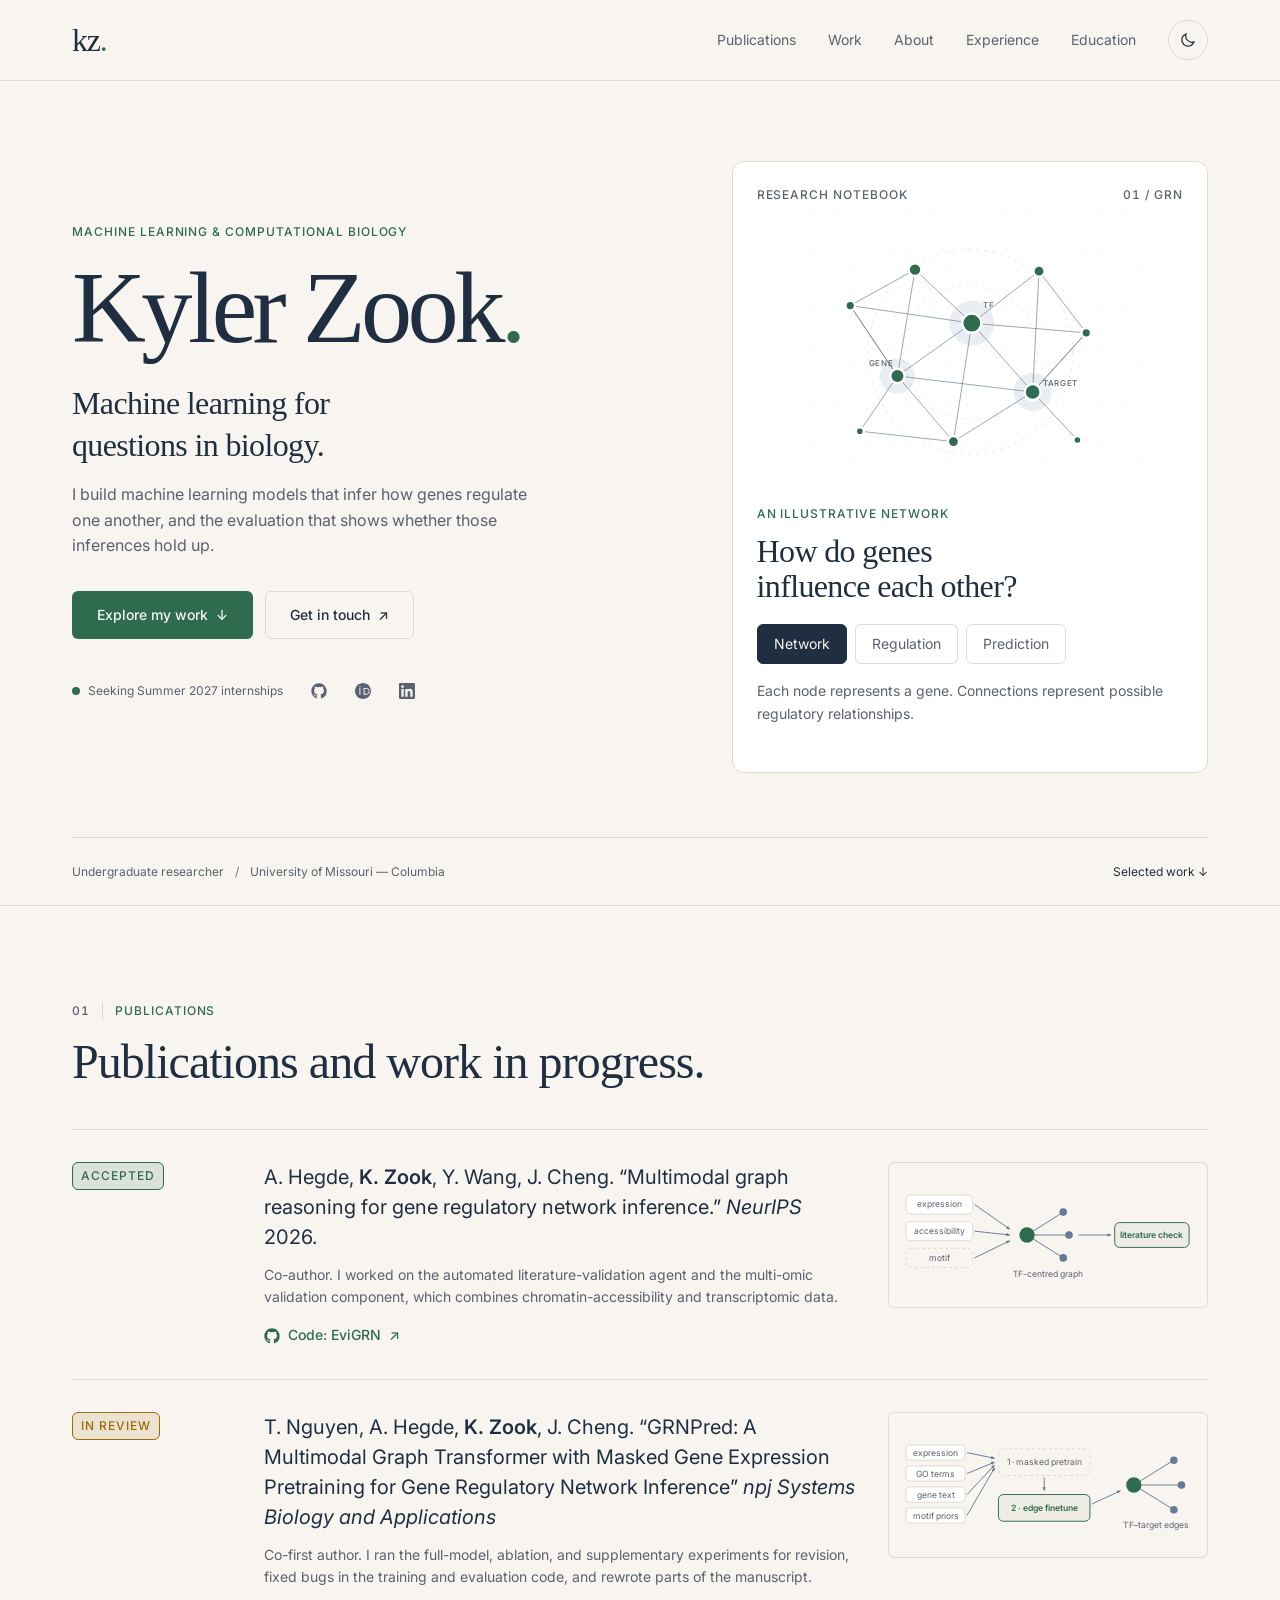
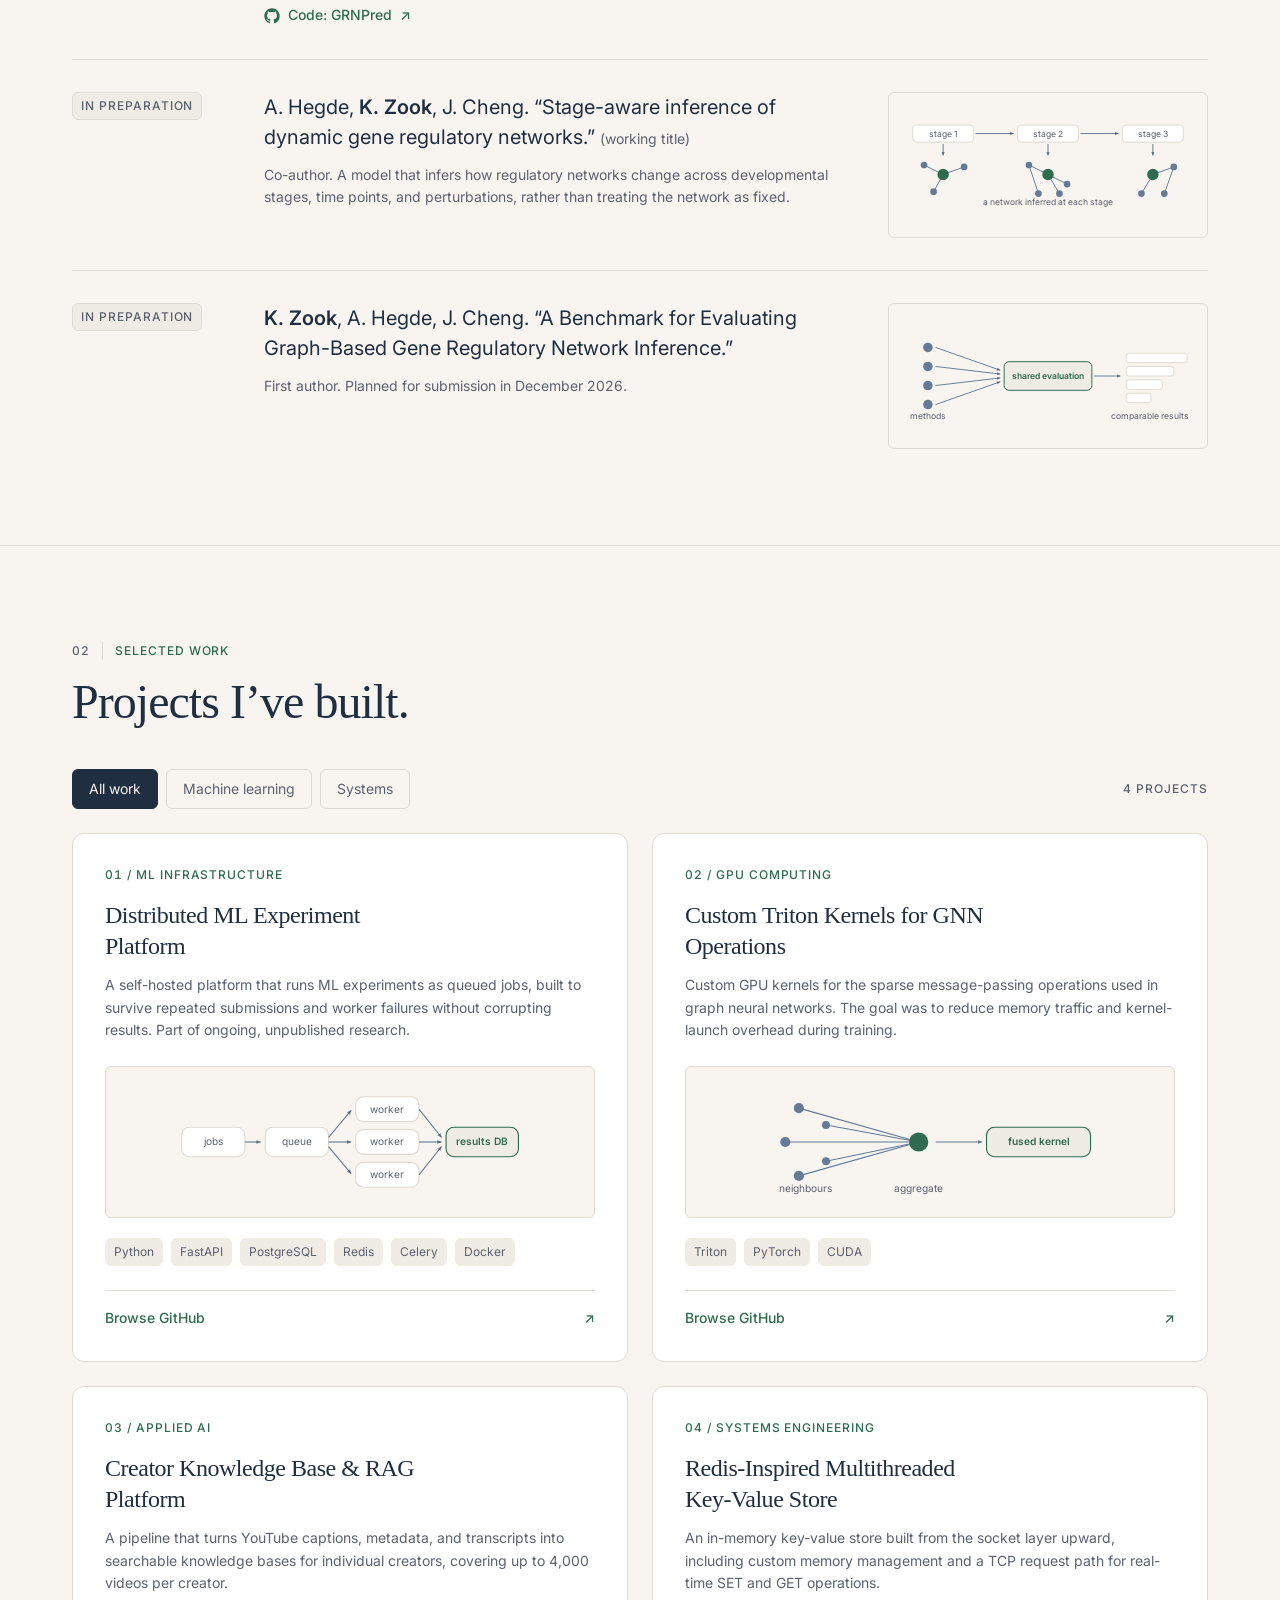
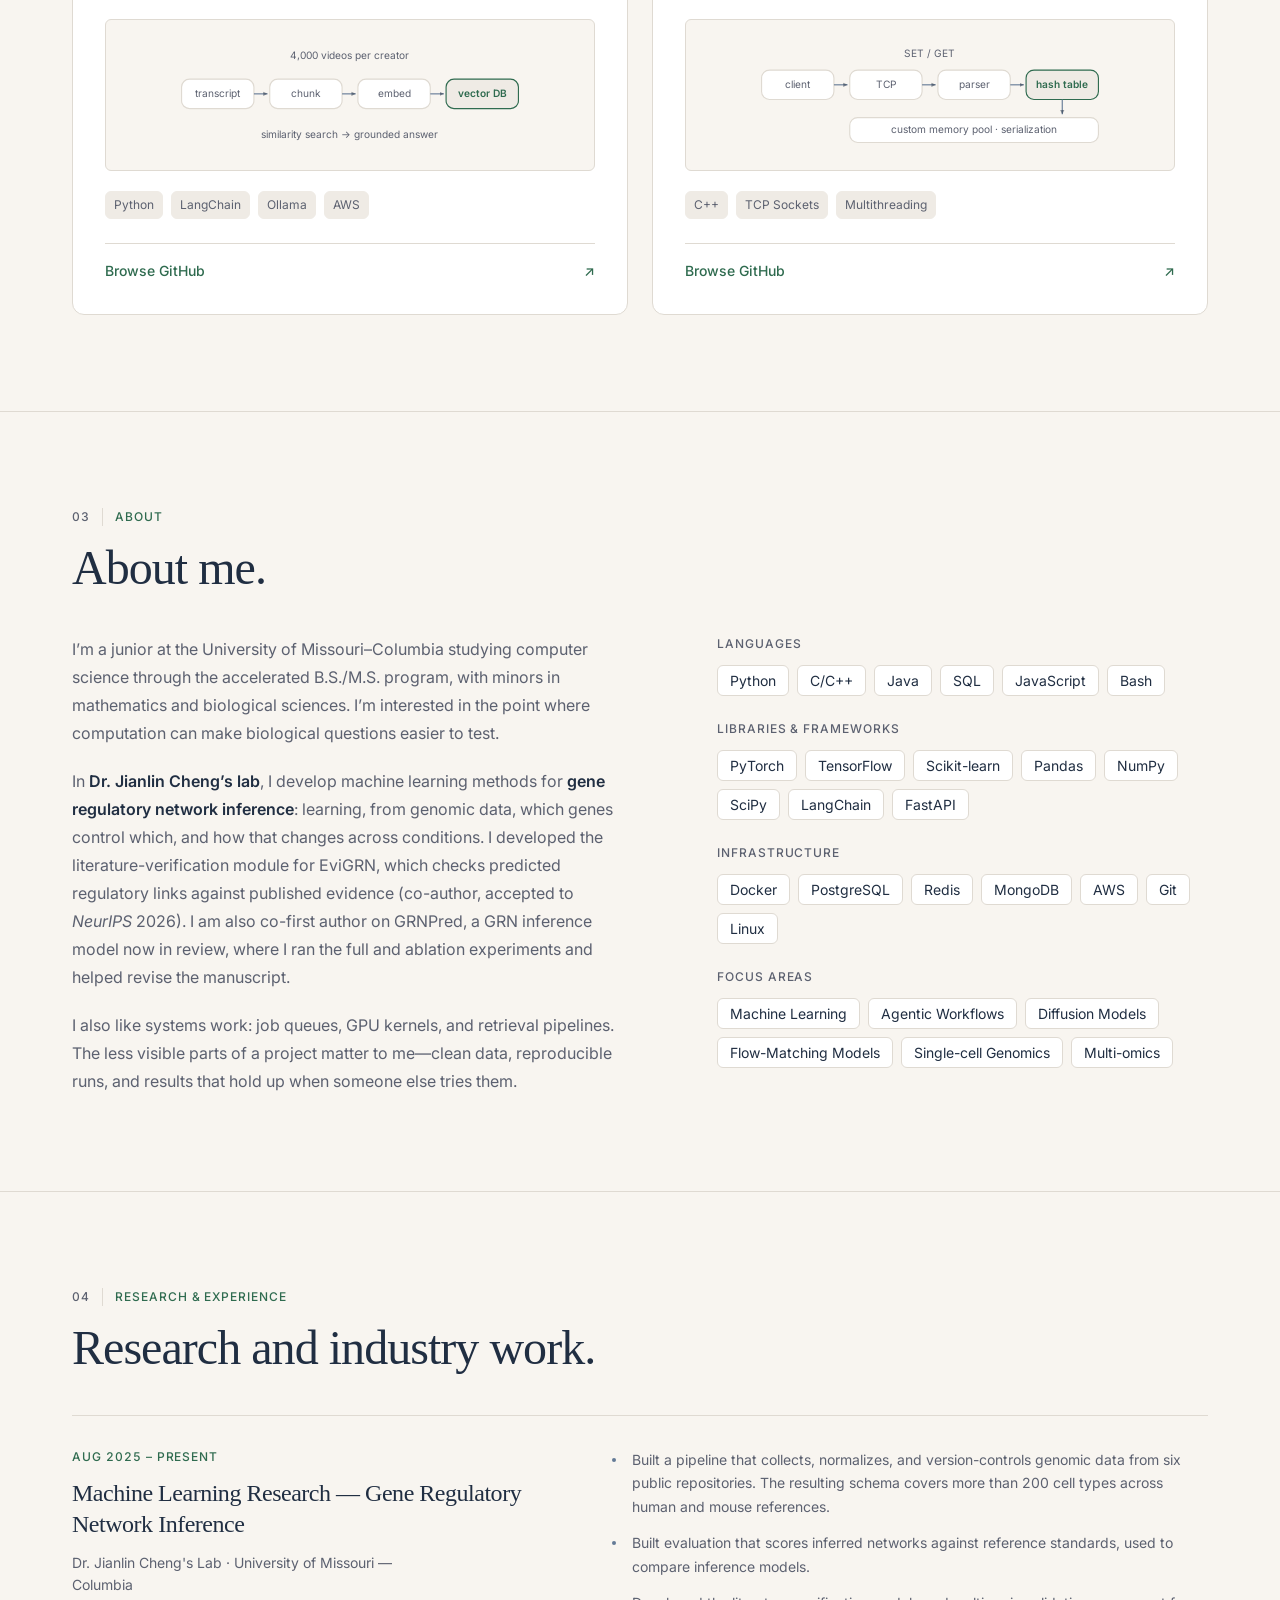
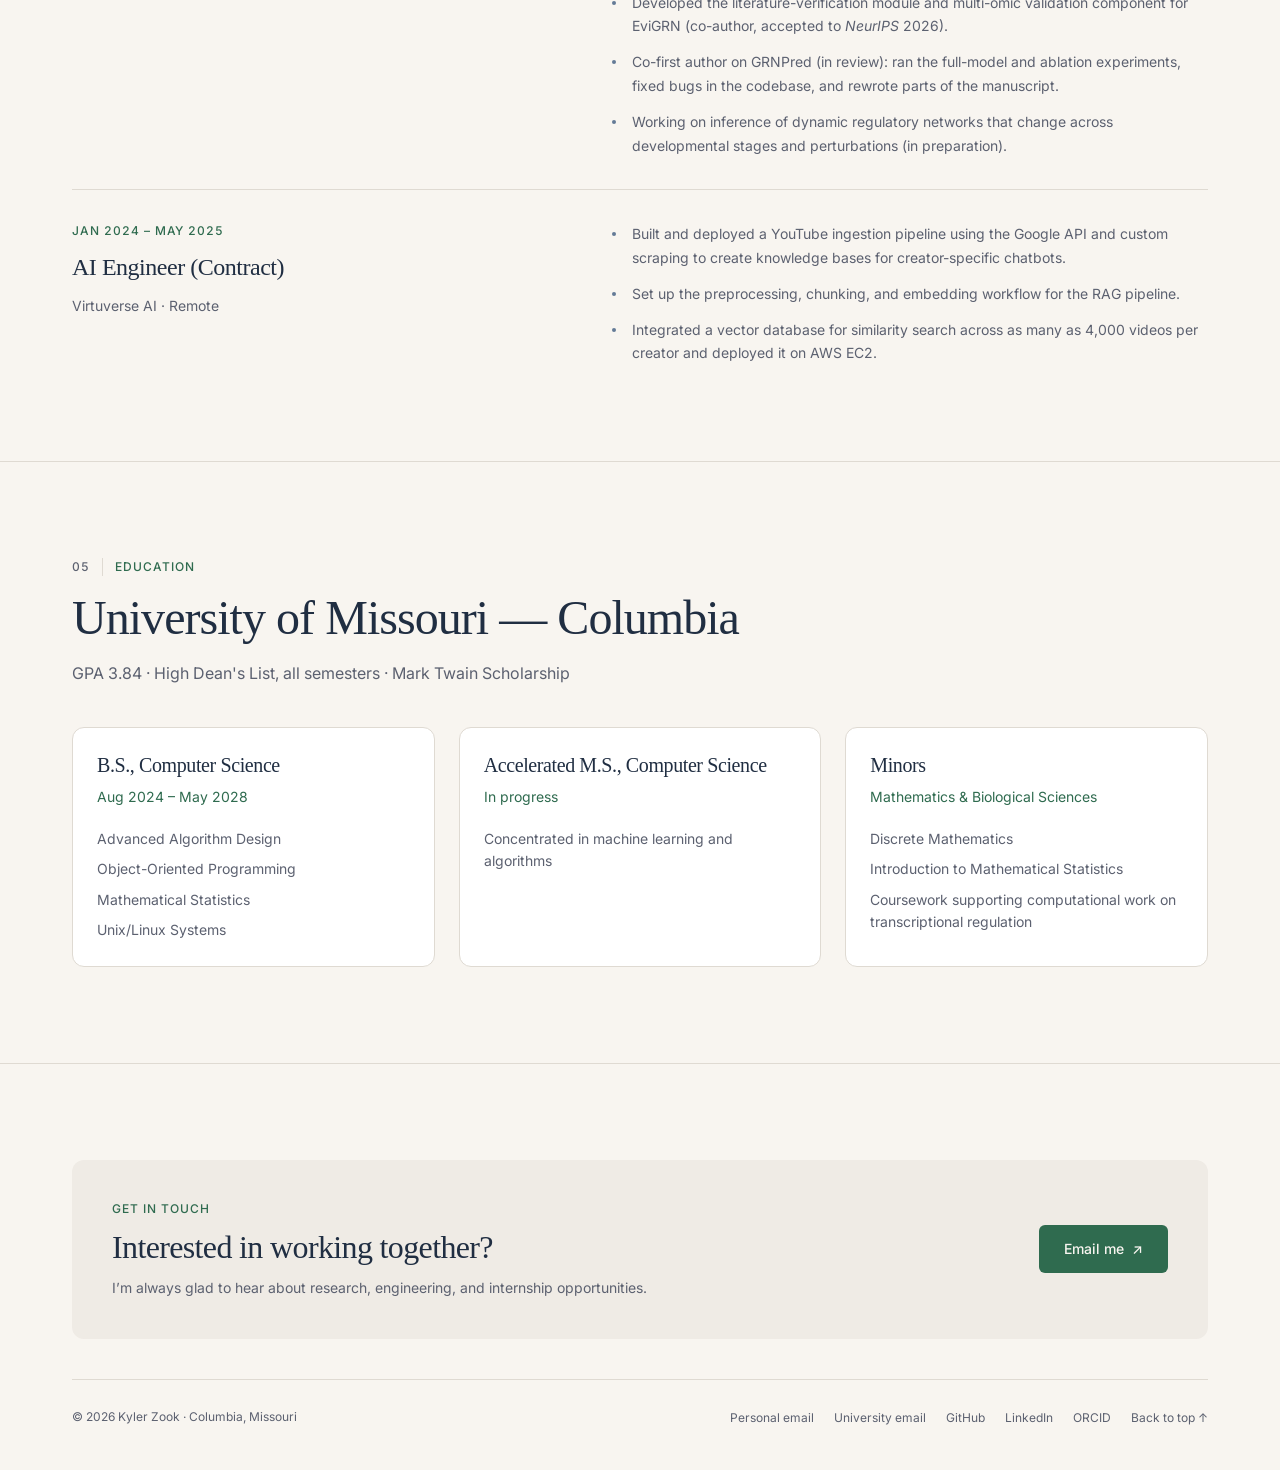
==== index.html @ ded6bf27 "fixes and new project + reframing" ====
<!DOCTYPE html>
<html lang="en">
<head>
<meta charset="UTF-8" />
<meta name="viewport" content="width=device-width, initial-scale=1.0" />
<title>Kyler Zook — Machine Learning &amp; Computational Biology</title>
<meta name="theme-color" content="#f8f5f0" />
<link rel="canonical" href="https://www.kylerzook.com/" />
<script>try{const t=localStorage.getItem("theme");if(t==="light"||t==="dark")document.documentElement.dataset.theme=t;}catch(e){}</script>
<meta name="description" content="Kyler Zook — machine learning for gene regulatory network inference: models that learn how genes regulate one another, and how to tell when they are right." />
<meta name="author" content="Kyler Zook" />
<meta property="og:type" content="website" />
<meta property="og:site_name" content="Kyler Zook" />
<meta property="og:title" content="Kyler Zook — Machine Learning &amp; Computational Biology" />
<meta property="og:description" content="Undergraduate researcher at the University of Missouri building machine learning models for gene regulatory network inference." />
<meta property="og:url" content="https://www.kylerzook.com/" />
<meta property="og:image" content="https://www.kylerzook.com/og-image.png?v=943b0782" />
<meta property="og:image:width" content="1200" />
<meta property="og:image:height" content="630" />
<meta property="og:image:alt" content="Kyler Zook — Machine learning for questions in biology." />
<meta name="twitter:card" content="summary_large_image" />
<meta name="twitter:title" content="Kyler Zook — Machine Learning &amp; Computational Biology" />
<meta name="twitter:description" content="Machine learning for gene regulatory network inference: models that learn how genes regulate one another, and how to tell when they are right." />
<meta name="twitter:image" content="https://www.kylerzook.com/og-image.png?v=943b0782" />
<link rel="icon" href="favicon.svg?v=05bfae7c" type="image/svg+xml" />
<link rel="apple-touch-icon" href="apple-touch-icon.png?v=b8648a87" />
<link rel="preconnect" href="https://fonts.googleapis.com" />
<link rel="preconnect" href="https://fonts.gstatic.com" crossorigin />
<link rel="stylesheet" href="https://fonts.googleapis.com/css2?family=Inter:wght@400;500;600&amp;display=swap" />
<link rel="stylesheet" href="portfolio.css?v=17e50e77" />
</head>
<body>

<a class="skip-link" href="#main">Skip to content</a>
<header class="site-header"><div class="wrap header-inner">
  <a class="wordmark" href="#hero" aria-label="Kyler Zook, home">kz<span>.</span></a>
  <nav class="site-nav" aria-label="Main navigation">
    <a href="#publications">Publications</a><a href="#projects">Work</a><a href="#about">About</a><a href="#research">Experience</a><a href="#education">Education</a>
  </nav>
  <button class="theme-btn" id="themeBtn" type="button" aria-label="Switch colour theme" title="Switch theme"><svg viewBox="0 0 24 24" id="themeIcon" aria-hidden="true"><circle cx="12" cy="12" r="4"/><path d="M12 2v2m0 16v2M2 12h2m16 0h2M5 5l2 2m10 10 2 2M5 19l2-2M17 7l2-2"/></svg></button>
</div><div class="reading-progress" aria-hidden="true"></div></header>

<main id="main" tabindex="-1">

  <section class="page hero" id="hero" aria-labelledby="hero-title">
    <div class="wrap hero-grid">
      <div class="hero-copy">
        <p class="eyebrow">MACHINE LEARNING &amp; COMPUTATIONAL BIOLOGY</p>
        <h1 id="hero-title">Kyler Zook<span class="accent">.</span></h1>
        <p class="hero-statement">Machine learning for<br>questions in biology.</p>
        <p class="hero-description">I build machine learning models that infer how genes regulate one another, and the evaluation that shows whether those inferences hold up.</p>
        <div class="cta-row"><a class="btn btn-primary" href="#projects">Explore my work <span aria-hidden="true">↓</span></a><a class="btn btn-ghost" href="mailto:kylerzook@gmail.com">Get in touch <span aria-hidden="true">↗</span></a></div>
        <div class="hero-meta"><span class="status"><span class="dot" aria-hidden="true"></span>Seeking Summer 2027 internships</span><div class="socials">
          <a href="https://github.com/kylerzook" target="_blank" rel="noopener" aria-label="GitHub" title="GitHub">
            <svg viewBox="0 0 24 24" aria-hidden="true"><path d="M12 .5C5.65.5.5 5.65.5 12c0 5.08 3.29 9.39 7.86 10.91.58.11.79-.25.79-.55 0-.27-.01-1.17-.02-2.12-3.2.7-3.88-1.36-3.88-1.36-.52-1.33-1.28-1.68-1.28-1.68-1.04-.71.08-.7.08-.7 1.15.08 1.76 1.19 1.76 1.19 1.03 1.75 2.69 1.25 3.35.95.1-.74.4-1.25.72-1.54-2.55-.29-5.24-1.28-5.24-5.68 0-1.26.45-2.28 1.19-3.09-.12-.29-.52-1.46.11-3.05 0 0 .97-.31 3.18 1.18a11.1 11.1 0 0 1 2.9-.39c.98 0 1.97.13 2.9.39 2.2-1.49 3.17-1.18 3.17-1.18.63 1.59.23 2.76.11 3.05.74.81 1.19 1.83 1.19 3.09 0 4.41-2.69 5.38-5.25 5.67.41.35.77 1.05.77 2.12 0 1.53-.01 2.76-.01 3.14 0 .31.2.67.8.55A11.51 11.51 0 0 0 23.5 12C23.5 5.65 18.35.5 12 .5z"/></svg>
          </a>
          <a href="https://orcid.org/0009-0006-4837-5372" target="_blank" rel="noopener" aria-label="ORCID" title="ORCID">
            <svg viewBox="0 0 256 256" aria-hidden="true"><path d="M128 0C57.3 0 0 57.3 0 128s57.3 128 128 128 128-57.3 128-128S198.7 0 128 0zM86.3 186.2H70.9V79.1h15.4v107.1zm-7.7-116.8c-5.5 0-10-4.5-10-10s4.5-10 10-10 10 4.5 10 10-4.5 10-10 10zm101.1 116.8h-42.8V79.1h41.6c39.6 0 57 28.3 57 53.6 0 27.5-21.5 53.5-55.8 53.5zm-1.2-93.2h-26.2v79.3h25.6c34.9 0 42.9-26.5 42.9-39.7 0-21.5-13.7-39.6-42.3-39.6z"/></svg>
          </a>
          <a href="https://www.linkedin.com/in/kylerzook" target="_blank" rel="noopener" aria-label="LinkedIn" title="LinkedIn">
            <svg viewBox="0 0 24 24" aria-hidden="true"><path d="M20.45 20.45h-3.55v-5.57c0-1.33-.03-3.04-1.85-3.04-1.85 0-2.14 1.45-2.14 2.94v5.67H9.35V9h3.41v1.56h.05c.48-.9 1.64-1.85 3.37-1.85 3.6 0 4.27 2.37 4.27 5.46v6.28zM5.34 7.43a2.06 2.06 0 1 1 0-4.12 2.06 2.06 0 0 1 0 4.12zM7.12 20.45H3.56V9h3.56v11.45zM22.22 0H1.77C.79 0 0 .77 0 1.72v20.55C0 23.23.79 24 1.77 24h20.45c.98 0 1.78-.77 1.78-1.73V1.72C24 .77 23.2 0 22.22 0z"/></svg>
          </a>
        </div></div>
      </div>
      <figure class="network-panel" data-view="network">
        <div class="panel-heading"><span>RESEARCH NOTEBOOK</span><span>01 / GRN</span></div>
        <svg class="network-art" viewBox="0 0 440 350" role="img" aria-labelledby="network-title"><title id="network-title">An illustrative gene regulatory network, connecting genes across biological pathways</title>
          <defs><pattern id="grid" width="24" height="24" patternUnits="userSpaceOnUse"><circle cx="1" cy="1" r="1" fill="currentColor" opacity=".14"/></pattern></defs>
          <rect width="440" height="350" fill="url(#grid)"/>
          <g class="network-orbits" fill="none"><circle cx="220" cy="175" r="128"/><circle cx="220" cy="175" r="84"/></g>
          <g class="network-lines"><path d="M70 117 151 72 222 139 306 74 365 151 298 225 354 285M70 117 129 205 82 274 199 287 298 225 222 139 129 205 199 287M151 72 129 205 298 225 306 74M70 117 222 139 365 151M199 287 222 139M129 205 70 117M298 225 365 151"/></g>
          <g class="network-focus" aria-hidden="true"><path d="M151 72 222 139 365 151M70 117 222 139 298 225M222 139 199 287M222 139 129 205"/></g>
          <g class="network-halos"><circle cx="222" cy="139" r="28"/><circle cx="129" cy="205" r="22"/><circle cx="298" cy="225" r="24"/></g>
          <g class="network-nodes"><circle cx="70" cy="117" r="6"/><circle cx="151" cy="72" r="8"/><circle cx="222" cy="139" r="12"/><circle cx="306" cy="74" r="7"/><circle cx="365" cy="151" r="6"/><circle cx="129" cy="205" r="9"/><circle cx="82" cy="274" r="5"/><circle cx="199" cy="287" r="7"/><circle cx="298" cy="225" r="10"/><circle cx="354" cy="285" r="5"/></g>
          <g class="network-labels"><text x="236" y="120">TF</text><text x="93" y="192">GENE</text><text x="311" y="218">TARGET</text></g>
        </svg>
        <figcaption><span class="figure-index">AN ILLUSTRATIVE NETWORK</span><strong>How do genes<br>influence each other?</strong></figcaption>
        <div class="network-controls" role="group" aria-label="Explore the network illustration" hidden>
          <button type="button" data-view="network" aria-pressed="true">Network</button>
          <button type="button" data-view="regulation" aria-pressed="false">Regulation</button>
          <button type="button" data-view="prediction" aria-pressed="false">Prediction</button>
        </div>
        <p class="network-note" id="network-note" aria-live="polite">Each node represents a gene. Connections represent possible regulatory relationships.</p>
      </figure>
    </div>
    <div class="wrap hero-bottom"><span>Undergraduate researcher <span aria-hidden="true">/</span> University of Missouri — Columbia</span><a href="#projects">Selected work <span aria-hidden="true">↓</span></a></div>
  </section>

  <!-- Publications -->
  <section class="page" id="publications">
    <div class="wrap">
      <div class="section-head">
        <p class="eyebrow"><span class="idx">01</span> Publications</p>
        <h2 class="section-title"><span>Publications and work in progress.</span></h2>
      </div>
      <div class="pub">
        <span class="pub-status is-accepted">Accepted</span>
        <p class="pub-cite">A. Hegde, <strong>K. Zook</strong>, Y. Wang, J. Cheng. “Multimodal graph reasoning for gene regulatory network inference.” <em>NeurIPS</em> 2026.</p>
        <p class="pub-note">Co-author. I worked on the automated literature-validation agent and the multi-omic validation component, which combines chromatin-accessibility and transcriptomic data.</p>
        <div class="pub-links"><a class="pub-link" href="https://github.com/BioinfoMachineLearning/EviGRN" target="_blank" rel="noopener"><svg viewBox="0 0 24 24" aria-hidden="true"><path d="M12 .5C5.65.5.5 5.65.5 12c0 5.08 3.29 9.39 7.86 10.91.58.11.79-.25.79-.55 0-.27-.01-1.17-.02-2.12-3.2.7-3.88-1.36-3.88-1.36-.52-1.33-1.28-1.68-1.28-1.68-1.04-.71.08-.7.08-.7 1.15.08 1.76 1.19 1.76 1.19 1.03 1.75 2.69 1.25 3.35.95.1-.74.4-1.25.72-1.54-2.55-.29-5.24-1.28-5.24-5.68 0-1.26.45-2.28 1.19-3.09-.12-.29-.52-1.46.11-3.05 0 0 .97-.31 3.18 1.18a11.1 11.1 0 0 1 2.9-.39c.98 0 1.97.13 2.9.39 2.2-1.49 3.17-1.18 3.17-1.18.63 1.59.23 2.76.11 3.05.74.81 1.19 1.83 1.19 3.09 0 4.41-2.69 5.38-5.25 5.67.41.35.77 1.05.77 2.12 0 1.53-.01 2.76-.01 3.14 0 .31.2.67.8.55A11.51 11.51 0 0 0 23.5 12C23.5 5.65 18.35.5 12 .5z"/></svg>Code: EviGRN <span aria-hidden="true">↗</span></a></div>
        <figure class="card-vis pub-fig">
          <svg class="diagram" viewBox="0 0 300 92" role="img" aria-label="Expression, accessibility, and motif evidence feed a transcription-factor-centred graph model; predictions are then checked against the literature">
            <defs><marker id="a5" viewBox="0 0 8 8" refX="6" refY="4" markerWidth="5" markerHeight="5" orient="auto"><path d="M0 1 L6 4 L0 7 z" fill="currentColor" opacity=".5"/></marker></defs>
            <g color="var(--muted)">
              <rect class="bx" x="1" y="4" width="70" height="20" rx="5"/><rect class="bx" x="1" y="32" width="70" height="20" rx="5"/><rect class="bx bx-miss" x="1" y="60" width="70" height="20" rx="5"/>
              <text class="lbl" x="36" y="17" text-anchor="middle">expression</text><text class="lbl" x="36" y="45" text-anchor="middle">accessibility</text><text class="lbl" x="36" y="73" text-anchor="middle">motif</text>
              <line class="arw-l" x1="73" y1="14" x2="110" y2="40" marker-end="url(#a5)"/><line class="arw-l" x1="73" y1="42" x2="110" y2="46" marker-end="url(#a5)"/><line class="arw-l" x1="73" y1="70" x2="110" y2="52" marker-end="url(#a5)"/>
              <line class="edge" x1="128" y1="46" x2="166" y2="22"/><line class="edge" x1="128" y1="46" x2="172" y2="46"/><line class="edge" x1="128" y1="46" x2="166" y2="70"/>
              <circle class="nd-a" cx="128" cy="46" r="8"/><circle class="nd" cx="166" cy="22" r="4"/><circle class="nd" cx="172" cy="46" r="4"/><circle class="nd" cx="166" cy="70" r="4"/>
              <text class="lbl" x="150" y="90" text-anchor="middle">TF-centred graph</text>
              <line class="arw-l" x1="182" y1="46" x2="216" y2="46" marker-end="url(#a5)"/>
              <rect class="bx-a" x="220" y="33" width="78" height="26" rx="5"/>
              <text class="lbl-a" x="259" y="49" text-anchor="middle">literature check</text>
            </g>
          </svg>
        </figure>
      </div>
      <div class="pub">
        <span class="pub-status in-review">In Review</span>
        <p class="pub-cite">T. Nguyen, A. Hegde, <strong>K. Zook</strong>, J. Cheng. “GRNPred: A Multimodal Graph Transformer with Masked Gene Expression Pretraining for Gene Regulatory Network Inference” <em>npj Systems Biology and Applications</em></p>
        <p class="pub-note">Co-first author. I ran the full-model, ablation, and supplementary experiments for revision, fixed bugs in the training and evaluation code, and rewrote parts of the manuscript.</p>
        <div class="pub-links"><a class="pub-link" href="https://github.com/jianlin-cheng/GRNPred/" target="_blank" rel="noopener"><svg viewBox="0 0 24 24" aria-hidden="true"><path d="M12 .5C5.65.5.5 5.65.5 12c0 5.08 3.29 9.39 7.86 10.91.58.11.79-.25.79-.55 0-.27-.01-1.17-.02-2.12-3.2.7-3.88-1.36-3.88-1.36-.52-1.33-1.28-1.68-1.28-1.68-1.04-.71.08-.7.08-.7 1.15.08 1.76 1.19 1.76 1.19 1.03 1.75 2.69 1.25 3.35.95.1-.74.4-1.25.72-1.54-2.55-.29-5.24-1.28-5.24-5.68 0-1.26.45-2.28 1.19-3.09-.12-.29-.52-1.46.11-3.05 0 0 .97-.31 3.18 1.18a11.1 11.1 0 0 1 2.9-.39c.98 0 1.97.13 2.9.39 2.2-1.49 3.17-1.18 3.17-1.18.63 1.59.23 2.76.11 3.05.74.81 1.19 1.83 1.19 3.09 0 4.41-2.69 5.38-5.25 5.67.41.35.77 1.05.77 2.12 0 1.53-.01 2.76-.01 3.14 0 .31.2.67.8.55A11.51 11.51 0 0 0 23.5 12C23.5 5.65 18.35.5 12 .5z"/></svg>Code: GRNPred <span aria-hidden="true">↗</span></a></div>
        <figure class="card-vis pub-fig">
          <svg class="diagram" viewBox="0 0 300 92" role="img" aria-label="Expression, GO annotations, gene descriptions, and motif priors feed a graph transformer that is pretrained by masked expression reconstruction, then finetuned to predict TF–target edges">
            <defs><marker id="a7" viewBox="0 0 8 8" refX="6" refY="4" markerWidth="5" markerHeight="5" orient="auto"><path d="M0 1 L6 4 L0 7 z" fill="currentColor" opacity=".5"/></marker></defs>
            <g color="var(--muted)">
              <rect class="bx" x="1" y="4" width="62" height="16" rx="4"/><rect class="bx" x="1" y="26" width="62" height="16" rx="4"/><rect class="bx" x="1" y="48" width="62" height="16" rx="4"/><rect class="bx" x="1" y="70" width="62" height="16" rx="4"/>
              <text class="lbl" x="32" y="15.5" text-anchor="middle">expression</text><text class="lbl" x="32" y="37.5" text-anchor="middle">GO terms</text><text class="lbl" x="32" y="59.5" text-anchor="middle">gene text</text><text class="lbl" x="32" y="81.5" text-anchor="middle">motif priors</text>
              <line class="arw-l" x1="65" y1="12" x2="94" y2="18" marker-end="url(#a7)"/><line class="arw-l" x1="65" y1="34" x2="94" y2="22" marker-end="url(#a7)"/><line class="arw-l" x1="65" y1="56" x2="94" y2="25" marker-end="url(#a7)"/><line class="arw-l" x1="65" y1="78" x2="94" y2="28" marker-end="url(#a7)"/>
              <rect class="bx bx-miss" x="98" y="8" width="96" height="28" rx="5"/>
              <text class="lbl" x="146" y="25" text-anchor="middle">1 · masked pretrain</text>
              <line class="arw-l" x1="146" y1="38" x2="146" y2="52" marker-end="url(#a7)"/>
              <rect class="bx-a" x="98" y="56" width="96" height="28" rx="5"/>
              <text class="lbl-a" x="146" y="73" text-anchor="middle">2 · edge finetune</text>
              <line class="arw-l" x1="196" y1="66" x2="226" y2="52" marker-end="url(#a7)"/>
              <line class="edge" x1="240" y1="46" x2="282" y2="20"/><line class="edge" x1="240" y1="46" x2="290" y2="46"/><line class="edge" x1="240" y1="46" x2="282" y2="72"/>
              <circle class="nd-a" cx="240" cy="46" r="8"/><circle class="nd" cx="282" cy="20" r="4"/><circle class="nd" cx="290" cy="46" r="4"/><circle class="nd" cx="282" cy="72" r="4"/>
              <text class="lbl" x="298" y="91" text-anchor="end">TF–target edges</text>
            </g>
          </svg>
        </figure>
      </div>
      <div class="pub">
        <span class="pub-status">In Preparation</span>
        <p class="pub-cite">A. Hegde, <strong>K. Zook</strong>, J. Cheng. “Stage-aware inference of dynamic gene regulatory networks.” <span class="pub-wt">(working title)</span></p>
        <p class="pub-note">Co-author. A model that infers how regulatory networks change across developmental stages, time points, and perturbations, rather than treating the network as fixed.</p>
        <figure class="card-vis pub-fig">
          <svg class="diagram" viewBox="0 0 300 92" role="img" aria-label="Expression snapshots at three successive stages each yield their own inferred network, with context carried forward from one stage to the next">
            <defs><marker id="a8" viewBox="0 0 8 8" refX="6" refY="4" markerWidth="5" markerHeight="5" orient="auto"><path d="M0 1 L6 4 L0 7 z" fill="currentColor" opacity=".5"/></marker></defs>
            <g color="var(--muted)">
              <rect class="bx" x="8" y="4" width="64" height="18" rx="4"/><rect class="bx" x="118" y="4" width="64" height="18" rx="4"/><rect class="bx" x="228" y="4" width="64" height="18" rx="4"/>
              <text class="lbl" x="40" y="16.5" text-anchor="middle">stage 1</text><text class="lbl" x="150" y="16.5" text-anchor="middle">stage 2</text><text class="lbl" x="260" y="16.5" text-anchor="middle">stage 3</text>
              <line class="arw-l" x1="74" y1="13" x2="114" y2="13" marker-end="url(#a8)"/><line class="arw-l" x1="184" y1="13" x2="224" y2="13" marker-end="url(#a8)"/>
              <line class="arw-l" x1="40" y1="24" x2="40" y2="36" marker-end="url(#a8)"/><line class="arw-l" x1="150" y1="24" x2="150" y2="36" marker-end="url(#a8)"/><line class="arw-l" x1="260" y1="24" x2="260" y2="36" marker-end="url(#a8)"/>
              <line class="edge" x1="40" y1="56" x2="20" y2="46"/><line class="edge" x1="40" y1="56" x2="62" y2="48"/><line class="edge" x1="40" y1="56" x2="30" y2="74"/>
              <line class="edge" x1="150" y1="56" x2="130" y2="46"/><line class="edge" x1="150" y1="56" x2="170" y2="66"/><line class="edge" x1="150" y1="56" x2="162" y2="76"/><line class="edge" x1="130" y1="46" x2="140" y2="76"/>
              <line class="edge" x1="260" y1="56" x2="282" y2="48"/><line class="edge" x1="260" y1="56" x2="248" y2="76"/><line class="edge" x1="282" y1="48" x2="272" y2="76"/>
              <circle class="nd-a" cx="40" cy="56" r="6"/><circle class="nd" cx="20" cy="46" r="3.5"/><circle class="nd" cx="62" cy="48" r="3.5"/><circle class="nd" cx="30" cy="74" r="3.5"/>
              <circle class="nd-a" cx="150" cy="56" r="6"/><circle class="nd" cx="130" cy="46" r="3.5"/><circle class="nd" cx="170" cy="66" r="3.5"/><circle class="nd" cx="162" cy="76" r="3.5"/><circle class="nd" cx="140" cy="76" r="3.5"/>
              <circle class="nd-a" cx="260" cy="56" r="6"/><circle class="nd" cx="282" cy="48" r="3.5"/><circle class="nd" cx="248" cy="76" r="3.5"/><circle class="nd" cx="272" cy="76" r="3.5"/>
              <text class="lbl" x="150" y="88" text-anchor="middle">a network inferred at each stage</text>
            </g>
          </svg>
        </figure>
      </div>
      <div class="pub">
        <span class="pub-status">In Preparation</span>
        <p class="pub-cite"><strong>K. Zook</strong>, A. Hegde, J. Cheng. “A Benchmark for Evaluating Graph-Based Gene Regulatory Network Inference.”</p>
        <p class="pub-note">First author. Planned for submission in December 2026.</p>
        <figure class="card-vis pub-fig">
          <svg class="diagram" viewBox="0 0 300 92" role="img" aria-label="Several inference methods pass through one shared evaluation and come out as comparable results">
            <defs><marker id="a6" viewBox="0 0 8 8" refX="6" refY="4" markerWidth="5" markerHeight="5" orient="auto"><path d="M0 1 L6 4 L0 7 z" fill="currentColor" opacity=".5"/></marker></defs>
            <g color="var(--muted)">
              <circle class="nd" cx="24" cy="16" r="5"/><circle class="nd" cx="24" cy="36" r="5"/><circle class="nd" cx="24" cy="56" r="5"/><circle class="nd" cx="24" cy="76" r="5"/>
              <line class="arw-l" x1="32" y1="16" x2="100" y2="40" marker-end="url(#a6)"/><line class="arw-l" x1="32" y1="36" x2="100" y2="44" marker-end="url(#a6)"/><line class="arw-l" x1="32" y1="56" x2="100" y2="48" marker-end="url(#a6)"/><line class="arw-l" x1="32" y1="76" x2="100" y2="52" marker-end="url(#a6)"/>
              <rect class="bx-a" x="104" y="31" width="92" height="30" rx="5"/>
              <text class="lbl-a" x="150" y="49" text-anchor="middle">shared evaluation</text>
              <line class="arw-l" x1="198" y1="46" x2="226" y2="46" marker-end="url(#a6)"/>
              <rect class="bx" x="232" y="22" width="64" height="10" rx="3"/><rect class="bx" x="232" y="36" width="50" height="10" rx="3"/><rect class="bx" x="232" y="50" width="38" height="10" rx="3"/><rect class="bx" x="232" y="64" width="26" height="10" rx="3"/>
              <text class="lbl" x="24" y="91" text-anchor="middle">methods</text><text class="lbl" x="298" y="91" text-anchor="end">comparable results</text>
            </g>
          </svg>
        </figure>
      </div>
    </div>
  </section>

  <!-- Selected work -->
  <section class="page" id="projects">
    <div class="wrap">
      <div class="section-head">
        <p class="eyebrow"><span class="idx">02</span> Selected Work</p>
        <h2 class="section-title"><span>Projects I’ve built.</span></h2>
      </div>
      <div class="project-toolbar" hidden>
        <div class="project-filters" role="group" aria-label="Filter projects">
          <button type="button" data-filter="all" aria-pressed="true">All work</button>
          <button type="button" data-filter="ml" aria-pressed="false">Machine learning</button>
          <button type="button" data-filter="systems" aria-pressed="false">Systems</button>
        </div>
        <p class="project-count" role="status">4 projects</p>
      </div>
      <div class="project-grid" id="project-grid">

        <article class="card" data-category="ml systems">
          <p class="num">01 / ML INFRASTRUCTURE</p>
          <h3>Distributed ML Experiment Platform</h3>
          <p>A self-hosted platform that runs ML experiments as queued jobs, built to survive repeated submissions and worker failures without corrupting results. Part of ongoing, unpublished research.</p>
          <div class="card-vis">
            <svg class="diagram" viewBox="0 0 300 92" role="img" aria-label="Jobs enter a queue, are picked up by parallel workers, and results are written to one store">
              <defs><marker id="a1" viewBox="0 0 8 8" refX="6" refY="4" markerWidth="5" markerHeight="5" orient="auto"><path d="M0 1 L6 4 L0 7 z" fill="currentColor" opacity=".5"/></marker></defs>
              <g color="var(--muted)">
                <rect class="bx" x="1" y="33" width="56" height="26" rx="7"/><text class="lbl" x="29" y="49" text-anchor="middle">jobs</text>
                <line class="arw-l" x1="57" y1="46" x2="71" y2="46" marker-end="url(#a1)"/>
                <rect class="bx" x="75" y="33" width="56" height="26" rx="7"/><text class="lbl" x="103" y="49" text-anchor="middle">queue</text>
                <line class="arw-l" x1="131" y1="42" x2="151" y2="18" marker-end="url(#a1)"/><line class="arw-l" x1="131" y1="46" x2="151" y2="46" marker-end="url(#a1)"/><line class="arw-l" x1="131" y1="50" x2="151" y2="74" marker-end="url(#a1)"/>
                <rect class="bx" x="155" y="6" width="56" height="22" rx="7"/><rect class="bx" x="155" y="35" width="56" height="22" rx="7"/><rect class="bx" x="155" y="64" width="56" height="22" rx="7"/>
                <text class="lbl" x="183" y="20" text-anchor="middle">worker</text><text class="lbl" x="183" y="49" text-anchor="middle">worker</text><text class="lbl" x="183" y="78" text-anchor="middle">worker</text>
                <line class="arw-l" x1="211" y1="17" x2="231" y2="42" marker-end="url(#a1)"/><line class="arw-l" x1="211" y1="46" x2="231" y2="46" marker-end="url(#a1)"/><line class="arw-l" x1="211" y1="75" x2="231" y2="50" marker-end="url(#a1)"/>
                <rect class="bx-a" x="235" y="33" width="64" height="26" rx="7"/><text class="lbl-a" x="267" y="49" text-anchor="middle">results DB</text>
              </g>
            </svg>
          </div>
          <ul class="stack"><li>Python</li><li>FastAPI</li><li>PostgreSQL</li><li>Redis</li><li>Celery</li><li>Docker</li></ul>
          <a class="btn-text card-link" href="https://github.com/kylerzook" target="_blank" rel="noopener">Browse GitHub <span class="arw" aria-hidden="true">↗</span></a>
        </article>

        <article class="card" data-category="ml systems">
          <p class="num">02 / GPU COMPUTING</p>
          <h3>Custom Triton Kernels for GNN Operations</h3>
          <p>Custom GPU kernels for the sparse message-passing operations used in graph neural networks. The goal was to reduce memory traffic and kernel-launch overhead during training.</p>
          <div class="card-vis">
            <svg class="diagram" viewBox="0 0 300 92" role="img" aria-label="Neighbour features gathered into a target node, then a fused kernel">
              <defs><marker id="a2" viewBox="0 0 8 8" refX="6" refY="4" markerWidth="5" markerHeight="5" orient="auto"><path d="M0 1 L6 4 L0 7 z" fill="currentColor" opacity=".5"/></marker></defs>
              <g color="var(--text-3)">
                <line class="edge" x1="34" y1="16" x2="140" y2="46"/><line class="edge" x1="22" y1="46" x2="140" y2="46"/>
                <line class="edge" x1="34" y1="76" x2="140" y2="46"/><line class="edge" x1="58" y1="31" x2="140" y2="46"/>
                <line class="edge" x1="58" y1="63" x2="140" y2="46"/>
                <circle class="nd" cx="34" cy="16" r="4.5"/><circle class="nd" cx="22" cy="46" r="4.5"/>
                <circle class="nd" cx="34" cy="76" r="4.5"/><circle class="nd" cx="58" cy="31" r="3.5"/>
                <circle class="nd" cx="58" cy="63" r="3.5"/><circle class="nd-a" cx="140" cy="46" r="8.5"/>
                <line class="arw-l flow" x1="155" y1="46" x2="196" y2="46" marker-end="url(#a2)"/>
                <rect class="bx-a" x="200" y="33" width="92" height="26" rx="7"/>
                <text class="lbl-a" x="246" y="49" text-anchor="middle">fused kernel</text>
                <text class="lbl" x="40" y="90" text-anchor="middle">neighbours</text>
                <text class="lbl" x="140" y="90" text-anchor="middle">aggregate</text>
              </g>
            </svg>
          </div>
          <ul class="stack"><li>Triton</li><li>PyTorch</li><li>CUDA</li></ul>
          <a class="btn-text card-link" href="https://github.com/kylerzook" target="_blank" rel="noopener">Browse GitHub <span class="arw" aria-hidden="true">↗</span></a>
        </article>

        <article class="card" data-category="ml">
          <p class="num">03 / APPLIED AI</p>
          <h3>Creator Knowledge Base &amp; RAG Platform</h3>
          <p>A pipeline that turns YouTube captions, metadata, and transcripts into searchable knowledge bases for individual creators, covering up to 4,000 videos per creator.</p>
          <div class="card-vis">
            <svg class="diagram" viewBox="0 0 300 92" role="img" aria-label="Pipeline: transcript, chunk, embed, vector database">
              <defs><marker id="a3" viewBox="0 0 8 8" refX="6" refY="4" markerWidth="5" markerHeight="5" orient="auto"><path d="M0 1 L6 4 L0 7 z" fill="currentColor" opacity=".5"/></marker></defs>
              <g color="var(--text-3)">
                <text class="lbl" x="150" y="14" text-anchor="middle">4,000 videos per creator</text>
                <rect class="bx" x="1" y="32" width="64" height="26" rx="7"/><rect class="bx" x="79" y="32" width="64" height="26" rx="7"/>
                <rect class="bx" x="157" y="32" width="64" height="26" rx="7"/><rect class="bx-a" x="235" y="32" width="64" height="26" rx="7"/>
                <text class="lbl" x="33" y="48" text-anchor="middle">transcript</text><text class="lbl" x="111" y="48" text-anchor="middle">chunk</text>
                <text class="lbl" x="189" y="48" text-anchor="middle">embed</text><text class="lbl-a" x="267" y="48" text-anchor="middle">vector DB</text>
                <line class="arw-l flow" x1="65" y1="45" x2="77" y2="45" marker-end="url(#a3)"/>
                <line class="arw-l flow" x1="143" y1="45" x2="155" y2="45" marker-end="url(#a3)"/>
                <line class="arw-l flow" x1="221" y1="45" x2="233" y2="45" marker-end="url(#a3)"/>
                <text class="lbl" x="150" y="84" text-anchor="middle">similarity search → grounded answer</text>
              </g>
            </svg>
          </div>
          <ul class="stack"><li>Python</li><li>LangChain</li><li>Ollama</li><li>AWS</li></ul>
          <a class="btn-text card-link" href="https://github.com/kylerzook" target="_blank" rel="noopener">Browse GitHub <span class="arw" aria-hidden="true">↗</span></a>
        </article>

        <article class="card" data-category="systems">
          <p class="num">04 / SYSTEMS ENGINEERING</p>
          <h3>Redis-Inspired Multithreaded Key-Value Store</h3>
          <p>An in-memory key-value store built from the socket layer upward, including custom memory management and a TCP request path for real-time SET and GET operations.</p>
          <div class="card-vis">
            <svg class="diagram" viewBox="0 0 300 92" role="img" aria-label="Request path: client, TCP, parser, hash table over a memory pool">
              <defs><marker id="a4" viewBox="0 0 8 8" refX="6" refY="4" markerWidth="5" markerHeight="5" orient="auto"><path d="M0 1 L6 4 L0 7 z" fill="currentColor" opacity=".5"/></marker></defs>
              <g color="var(--text-3)">
                <text class="lbl" x="150" y="12" text-anchor="middle">SET / GET</text>
                <rect class="bx" x="1" y="24" width="64" height="26" rx="7"/><rect class="bx" x="79" y="24" width="64" height="26" rx="7"/>
                <rect class="bx" x="157" y="24" width="64" height="26" rx="7"/><rect class="bx-a" x="235" y="24" width="64" height="26" rx="7"/>
                <text class="lbl" x="33" y="40" text-anchor="middle">client</text><text class="lbl" x="111" y="40" text-anchor="middle">TCP</text>
                <text class="lbl" x="189" y="40" text-anchor="middle">parser</text><text class="lbl-a" x="267" y="40" text-anchor="middle">hash table</text>
                <line class="arw-l flow" x1="65" y1="37" x2="77" y2="37" marker-end="url(#a4)"/>
                <line class="arw-l flow" x1="143" y1="37" x2="155" y2="37" marker-end="url(#a4)"/>
                <line class="arw-l flow" x1="221" y1="37" x2="233" y2="37" marker-end="url(#a4)"/>
                <line class="arw-l" x1="267" y1="50" x2="267" y2="63" marker-end="url(#a4)"/>
                <rect class="bx" x="79" y="66" width="220" height="22" rx="7"/>
                <text class="lbl" x="189" y="80" text-anchor="middle">custom memory pool · serialization</text>
              </g>
            </svg>
          </div>
          <ul class="stack"><li>C++</li><li>TCP Sockets</li><li>Multithreading</li></ul>
          <a class="btn-text card-link" href="https://github.com/kylerzook" target="_blank" rel="noopener">Browse GitHub <span class="arw" aria-hidden="true">↗</span></a>
        </article>

      </div>
    </div>
  </section>

  <!-- About -->
  <section class="page" id="about">
    <div class="wrap">
      <div class="section-head">
        <p class="eyebrow"><span class="idx">03</span> About</p>
        <h2 class="section-title"><span>About me.</span></h2>
      </div>
      <div class="about-grid">
        <div>
          <p>I’m a junior at the University of Missouri–Columbia studying computer science through the accelerated B.S./M.S. program, with minors in mathematics and biological sciences. I’m interested in the point where computation can make biological questions easier to test.</p>
          <p>In <strong>Dr. Jianlin Cheng’s lab</strong>, I develop machine learning methods for <strong>gene regulatory network inference</strong>: learning, from genomic data, which genes control which, and how that changes across conditions. I developed the literature-verification module for EviGRN, which checks predicted regulatory links against published evidence (co-author, accepted to <em>NeurIPS</em> 2026). I am also co-first author on GRNPred, a GRN inference model now in review, where I ran the full and ablation experiments and helped revise the manuscript.</p>
          <p>I also like systems work: job queues, GPU kernels, and retrieval pipelines. The less visible parts of a project matter to me—clean data, reproducible runs, and results that hold up when someone else tries them.</p>
        </div>
        <div>
          <div class="skill-block"><h3>Languages</h3>
            <ul class="pills"><li>Python</li><li>C/C++</li><li>Java</li><li>SQL</li><li>JavaScript</li><li>Bash</li></ul></div>
          <div class="skill-block"><h3>Libraries &amp; Frameworks</h3>
            <ul class="pills"><li>PyTorch</li><li>TensorFlow</li><li>Scikit-learn</li><li>Pandas</li><li>NumPy</li><li>SciPy</li><li>LangChain</li><li>FastAPI</li></ul></div>
          <div class="skill-block"><h3>Infrastructure</h3>
            <ul class="pills"><li>Docker</li><li>PostgreSQL</li><li>Redis</li><li>MongoDB</li><li>AWS</li><li>Git</li><li>Linux</li></ul></div>
          <div class="skill-block"><h3>Focus Areas</h3>
            <ul class="pills"><li>Machine Learning</li><li>Agentic Workflows</li><li>Diffusion Models</li><li>Flow-Matching Models</li><li>Single-cell Genomics</li><li>Multi-omics</li></ul></div>
        </div>
      </div>
    </div>
  </section>

  <!-- Research and experience -->
  <section class="page" id="research">
    <div class="wrap">
      <div class="section-head">
        <p class="eyebrow"><span class="idx">04</span> Research &amp; Experience</p>
        <h2 class="section-title"><span>Research and industry work.</span></h2>
      </div>
      <div class="timeline">
        <div class="t-item">
          <span class="marker" aria-hidden="true"></span>
          <div class="t-head">
            <h3>Machine Learning Research — Gene Regulatory Network Inference</h3>
            <span class="t-date">Aug 2025 – Present</span>
            <span class="t-org">Dr. Jianlin Cheng's Lab · University of Missouri — Columbia</span>
          </div>
          <ul>
            <li>Built a pipeline that collects, normalizes, and version-controls genomic data from six public repositories. The resulting schema covers more than 200 cell types across human and mouse references.</li>
            <li>Built evaluation that scores inferred networks against reference standards, used to compare inference models.</li>
            <li>Developed the literature-verification module and multi-omic validation component for EviGRN (co-author, accepted to <em>NeurIPS</em> 2026).</li>
            <li>Co-first author on GRNPred (in review): ran the full-model and ablation experiments, fixed bugs in the codebase, and rewrote parts of the manuscript.</li>
            <li>Working on inference of dynamic regulatory networks that change across developmental stages and perturbations (in preparation).</li>
          </ul>
        </div>
        <div class="t-item">
          <span class="marker" aria-hidden="true"></span>
          <div class="t-head">
            <h3>AI Engineer (Contract)</h3>
            <span class="t-date">Jan 2024 – May 2025</span>
            <span class="t-org">Virtuverse AI · Remote</span>
          </div>
          <ul>
            <li>Built and deployed a YouTube ingestion pipeline using the Google API and custom scraping to create knowledge bases for creator-specific chatbots.</li>
            <li>Set up the preprocessing, chunking, and embedding workflow for the RAG pipeline.</li>
            <li>Integrated a vector database for similarity search across as many as 4,000 videos per creator and deployed it on AWS EC2.</li>
          </ul>
        </div>
      </div>
    </div>
  </section>

  <!-- Education -->
  <section class="page" id="education">
    <div class="wrap">
      <div class="section-head">
        <p class="eyebrow"><span class="idx">05</span> Education</p>
        <h2 class="section-title"><span>University of Missouri — Columbia</span></h2>
        <p class="section-lede">GPA 3.84 · High Dean's List, all semesters · Mark Twain Scholarship</p>
      </div>
      <div class="edu-grid">
        <article class="edu">
          <h3>B.S., Computer Science</h3>
          <p class="org">Aug 2024 – May 2028</p>
          <ul><li>Advanced Algorithm Design</li><li>Object-Oriented Programming</li><li>Mathematical Statistics</li><li>Unix/Linux Systems</li></ul>
        </article>
        <article class="edu">
          <h3>Accelerated M.S., Computer Science</h3>
          <p class="org">In progress</p>
          <ul><li>Concentrated in machine learning and algorithms</li></ul>
        </article>
        <article class="edu">
          <h3>Minors</h3>
          <p class="org">Mathematics &amp; Biological Sciences</p>
          <ul><li>Discrete Mathematics</li><li>Introduction to Mathematical Statistics</li><li>Coursework supporting computational work on transcriptional regulation</li></ul>
        </article>
      </div>
    </div>
  </section>

</main>

<footer class="site-footer">
  <div class="wrap">
    <div class="contact-banner">
      <div>
        <p class="eyebrow">Get in touch</p>
        <h2>Interested in working together?</h2>
        <p>I’m always glad to hear about research, engineering, and internship opportunities.</p>
      </div>
      <a class="btn btn-primary" href="mailto:kylerzook@gmail.com">Email me <span aria-hidden="true">↗</span></a>
    </div>
    <div class="foot-note">
      <span class="small">© 2026 Kyler Zook · Columbia, Missouri</span>
      <ul class="foot-links">
        <li><a href="mailto:kylerzook@gmail.com">Personal email</a></li>
        <li><a href="mailto:kjz6f3@umsystem.edu">University email</a></li>
        <li><a href="https://github.com/kylerzook" target="_blank" rel="noopener">GitHub</a></li>
        <li><a href="https://www.linkedin.com/in/kylerzook" target="_blank" rel="noopener">LinkedIn</a></li>
        <li><a href="https://orcid.org/0009-0006-4837-5372" target="_blank" rel="noopener">ORCID</a></li>
        <li><a href="#hero">Back to top ↑</a></li>
      </ul>
    </div>
  </div>
</footer>

<script src="portfolio.js?v=3a30e4c8" defer></script>
</body>
</html>
---- portfolio.css ----
/* ==========================================================================
   Design tokens
   Spacing: 4pt scale. Type: Georgia headings, Inter body. Radii: 6 / 12 / full.
   ========================================================================== */

:root {
  color-scheme:light;

  --bg:#f8f5f0;
  --surface:#fff;
  --surface-2:#efebe5;
  --text:#202e42;
  --muted:#5c6170;
  --accent:#2f6b4f;
  --review:#9a6a0b;
  --accent-hover:#24563f;
  --line:#dfdad2;
  --graph:#647a96;

  --space-1:4px;
  --space-2:8px;
  --space-3:12px;
  --space-4:16px;
  --space-5:20px;
  --space-6:24px;
  --space-8:32px;
  --space-10:40px;
  --space-12:48px;
  --space-16:64px;
  --space-20:80px;
  --space-24:96px;

  --font-heading:Georgia,"Times New Roman",serif;
  --font-body:Inter,-apple-system,BlinkMacSystemFont,"Segoe UI",sans-serif;

  --fs-xs:12px;
  --fs-sm:14px;
  --fs-md:16px;
  --fs-lg:20px;
  --fs-xl:24px;
  --fs-2xl:32px;
  --fs-3xl:clamp(32px,4vw,48px);
  --fs-display:clamp(56px,8vw,104px);

  --lh-tight:1.1;
  --lh-snug:1.3;
  --lh-body:1.6;

  --r-sm:6px;
  --r-lg:12px;
  --r-full:999px;

  --ease:cubic-bezier(.2,0,0,1);
  --dur:.2s;

  --header-h:80px;
}

:root[data-theme=dark] {
  color-scheme:dark;
  --bg:#111b2b;
  --surface:#182538;
  --surface-2:#1d2b40;
  --text:#f3ede3;
  --muted:#b5bfcd;
  --accent:#8fcaa9;
  --review:#f8de7e;
  --accent-hover:#b0dcc3;
  --line:#344055;
  --graph:#91aac9;
}

@media(prefers-color-scheme:dark) {
  :root:not([data-theme=light]) {
    color-scheme:dark;
    --bg:#111b2b;
    --surface:#182538;
    --surface-2:#1d2b40;
    --text:#f3ede3;
    --muted:#b5bfcd;
    --accent:#8fcaa9;
    --review:#f8de7e;
    --accent-hover:#b0dcc3;
    --line:#344055;
    --graph:#91aac9;
  }
}

/* ==========================================================================
   Base
   ========================================================================== */

* {
  box-sizing:border-box;
  margin:0;
  padding:0;
}

html {
  scroll-behavior:smooth;
  scroll-padding-top:calc(var(--header-h) + var(--space-6));
  -webkit-text-size-adjust:100%;
}

body {
  font-family:var(--font-body);
  font-size:var(--fs-md);
  line-height:var(--lh-body);
  background:var(--bg);
  color:var(--text);
  -webkit-font-smoothing:antialiased;
}

a {
  color:inherit;
  text-decoration:none;
}

button {
  font:inherit;
}

svg {
  display:block;
}

ul {
  list-style:none;
}

[hidden] {
  display:none !important;
}

::selection {
  background:var(--accent);
  color:var(--bg);
}

:focus-visible {
  outline:2px solid var(--accent);
  outline-offset:4px;
  border-radius:var(--r-sm);
}

h1,h2,h3 {
  font-family:var(--font-heading);
  font-weight:400;
  line-height:var(--lh-tight);
  letter-spacing:-.02em;
}

h1 {
  font-size:var(--fs-display);
  line-height:1;
  letter-spacing:-.045em;
}

h2 {
  font-size:var(--fs-3xl);
}

h3 {
  font-size:var(--fs-xl);
  line-height:var(--lh-snug);
}

strong {
  font-weight:600;
}

.wrap {
  width:min(1136px,100% - 2 * var(--space-12));
  margin-inline:auto;
}

/* Label style: eyebrows, indices, dates, status tags */
.eyebrow,.panel-heading,.figure-index,.num,.t-date,.pub-status,.project-count,.skill-block h3 {
  font-family:var(--font-body);
  font-size:var(--fs-xs);
  font-weight:500;
  line-height:1.5;
  letter-spacing:.08em;
  text-transform:uppercase;
  font-variant-numeric:tabular-nums;
}

.accent {
  color:var(--accent);
}

/* ==========================================================================
   Header
   ========================================================================== */

.skip-link {
  position:fixed;
  top:var(--space-2);
  left:var(--space-3);
  z-index:100;
  padding:var(--space-2) var(--space-4);
  border-radius:var(--r-sm);
  background:var(--text);
  color:var(--bg);
  font-size:var(--fs-sm);
  transform:translateY(-200%);
}

.skip-link:focus {
  transform:none;
}

.site-header {
  position:sticky;
  top:0;
  z-index:20;
  background:var(--bg);
  border-bottom:1px solid var(--line);
}

.header-inner {
  height:var(--header-h);
  display:flex;
  align-items:center;
  gap:var(--space-8);
}

.wordmark {
  font-family:var(--font-heading);
  font-size:var(--fs-2xl);
  line-height:1;
  letter-spacing:-.04em;
}

.wordmark span {
  color:var(--accent);
}

.site-nav {
  margin-left:auto;
  display:flex;
  align-items:center;
  gap:var(--space-8);
}

.site-nav a {
  position:relative;
  padding:var(--space-3) 0;
  font-size:var(--fs-sm);
  color:var(--muted);
  white-space:nowrap;
  transition:color var(--dur) var(--ease);
}

.site-nav a:hover,.site-nav a[aria-current] {
  color:var(--text);
}

.site-nav a[aria-current]::after {
  content:"";
  position:absolute;
  left:0;
  right:0;
  bottom:var(--space-1);
  height:2px;
  background:var(--accent);
}

.theme-btn {
  width:40px;
  height:40px;
  flex:none;
  display:grid;
  place-items:center;
  border:1px solid var(--line);
  border-radius:var(--r-full);
  background:transparent;
  color:var(--text);
  cursor:pointer;
  transition:background var(--dur) var(--ease);
}

.theme-btn:hover {
  background:var(--surface-2);
}

.theme-btn svg {
  width:18px;
  height:18px;
  fill:none;
  stroke:currentColor;
  stroke-width:1.6;
  stroke-linecap:round;
}

.reading-progress {
  position:absolute;
  left:0;
  bottom:-1px;
  width:100%;
  height:2px;
  background:var(--accent);
  transform:scaleX(var(--reading-progress,0));
  transform-origin:left;
  pointer-events:none;
}

/* ==========================================================================
   Sections
   ========================================================================== */

.page {
  padding:var(--space-24) 0;
  border-bottom:1px solid var(--line);
}

.section-head {
  margin-bottom:var(--space-10);
}

.eyebrow {
  display:flex;
  align-items:center;
  gap:var(--space-3);
  margin-bottom:var(--space-4);
  color:var(--accent);
}

.idx {
  padding-right:var(--space-3);
  border-right:1px solid var(--line);
  color:var(--muted);
}

.section-lede {
  max-width:64ch;
  margin-top:var(--space-4);
  font-size:var(--fs-md);
  color:var(--muted);
}

/* ==========================================================================
   Buttons
   ========================================================================== */

.btn {
  min-height:48px;
  display:inline-flex;
  align-items:center;
  justify-content:center;
  gap:var(--space-2);
  padding:var(--space-3) var(--space-6);
  border:1px solid transparent;
  border-radius:var(--r-sm);
  font-size:var(--fs-sm);
  font-weight:500;
  line-height:1;
  transition:background var(--dur) var(--ease),border-color var(--dur) var(--ease),color var(--dur) var(--ease);
}

.btn-primary {
  background:var(--accent);
  color:var(--bg);
}

.btn-primary:hover {
  background:var(--accent-hover);
}

.btn-ghost {
  border-color:var(--line);
  color:var(--text);
}

.btn-ghost:hover {
  background:var(--surface-2);
}

/* Segmented controls (network views, project filters) */
.network-controls button,.project-filters button {
  min-height:40px;
  padding:var(--space-2) var(--space-4);
  border:1px solid var(--line);
  border-radius:var(--r-sm);
  background:transparent;
  color:var(--muted);
  font-size:var(--fs-sm);
  cursor:pointer;
  transition:background var(--dur) var(--ease),color var(--dur) var(--ease),border-color var(--dur) var(--ease);
}

.network-controls button:hover,.project-filters button:hover {
  border-color:var(--text);
  color:var(--text);
}

.network-controls button[aria-pressed=true],.project-filters button[aria-pressed=true] {
  background:var(--text);
  border-color:var(--text);
  color:var(--bg);
}

/* ==========================================================================
   Hero
   ========================================================================== */

.hero {
  padding:var(--space-20) 0 0;
}

.hero-grid {
  display:grid;
  grid-template-columns:1.25fr 1fr;
  gap:var(--space-16);
  align-items:center;
}

.hero-statement {
  margin-top:var(--space-6);
  font-family:var(--font-heading);
  font-size:var(--fs-2xl);
  line-height:var(--lh-snug);
  letter-spacing:-.02em;
}

.hero-description {
  max-width:48ch;
  margin-top:var(--space-4);
  color:var(--muted);
}

.cta-row {
  display:flex;
  flex-wrap:wrap;
  gap:var(--space-3);
  margin-top:var(--space-8);
}

.hero-meta {
  display:flex;
  flex-wrap:wrap;
  align-items:center;
  gap:var(--space-4);
  margin-top:var(--space-8);
}

.status {
  display:flex;
  align-items:center;
  gap:var(--space-2);
  font-size:var(--fs-xs);
  color:var(--muted);
}

.dot {
  width:8px;
  height:8px;
  flex:none;
  border-radius:var(--r-full);
  background:var(--accent);
}

.socials {
  display:flex;
  gap:var(--space-1);
}

.socials a {
  width:40px;
  height:40px;
  display:grid;
  place-items:center;
  border-radius:var(--r-full);
  color:var(--muted);
  transition:background var(--dur) var(--ease),color var(--dur) var(--ease);
}

.socials a:hover {
  background:var(--surface-2);
  color:var(--text);
}

.socials svg {
  width:16px;
  height:16px;
  fill:currentColor;
}

.network-panel {
  min-width:0;
  padding:var(--space-6);
  background:var(--surface);
  border:1px solid var(--line);
  border-radius:var(--r-lg);
}

.panel-heading {
  display:flex;
  justify-content:space-between;
  color:var(--muted);
}

.network-art {
  width:100%;
  height:auto;
  max-height:280px;
  margin:var(--space-2) 0;
  color:var(--graph);
}

.network-orbits {
  stroke:var(--graph);
  stroke-dasharray:3 7;
  opacity:.22;
}

.network-lines {
  fill:none;
  stroke:var(--graph);
  stroke-width:1.25;
  opacity:.65;
  transition:opacity .3s var(--ease);
}

.network-focus {
  fill:none;
  stroke:var(--accent);
  stroke-width:2;
  opacity:0;
  transition:opacity .3s var(--ease);
}

.network-halos {
  fill:var(--graph);
  opacity:.13;
  transition:opacity .3s var(--ease);
}

.network-nodes {
  fill:var(--accent);
  stroke:var(--surface);
  stroke-width:3;
}

.network-labels {
  fill:var(--muted);
  font:500 10px var(--font-body);
  letter-spacing:.08em;
}

.network-panel[data-view=regulation] .network-focus,
.network-panel[data-view=prediction] .network-focus {
  opacity:1;
}

.network-panel[data-view=regulation] .network-lines,
.network-panel[data-view=prediction] .network-lines {
  opacity:.16;
}

.network-panel[data-view=prediction] .network-focus {
  stroke-dasharray:5 7;
}

.network-panel[data-view=regulation] .network-halos {
  opacity:.3;
}

.figure-index {
  color:var(--accent);
}

.network-panel strong {
  display:block;
  margin-top:var(--space-2);
  font-family:var(--font-heading);
  font-size:var(--fs-2xl);
  font-weight:400;
  line-height:var(--lh-tight);
  letter-spacing:-.02em;
}

.network-controls {
  display:flex;
  flex-wrap:wrap;
  gap:var(--space-2);
  margin-top:var(--space-5);
}

.network-note {
  min-height:calc(3 * var(--fs-sm) * var(--lh-body));
  margin-top:var(--space-4);
  font-size:var(--fs-sm);
  color:var(--muted);
}

.hero-bottom {
  display:flex;
  justify-content:space-between;
  gap:var(--space-6);
  margin-top:var(--space-16);
  padding-block:var(--space-6);
  border-top:1px solid var(--line);
  font-size:var(--fs-xs);
  color:var(--muted);
}

.hero-bottom span span {
  margin-inline:var(--space-2);
  color:var(--graph);
}

.hero-bottom a {
  color:var(--text);
  white-space:nowrap;
}

.hero-bottom a:hover {
  color:var(--accent);
}

/* ==========================================================================
   Projects
   ========================================================================== */

.project-toolbar {
  display:flex;
  align-items:center;
  justify-content:space-between;
  gap:var(--space-4);
  margin-bottom:var(--space-6);
}

.project-filters {
  display:flex;
  flex-wrap:wrap;
  gap:var(--space-2);
}

.project-count {
  color:var(--muted);
  white-space:nowrap;
}

.project-grid {
  display:grid;
  grid-template-columns:repeat(2,minmax(0,1fr));
  gap:var(--space-6);
}

.card {
  min-width:0;
  display:flex;
  flex-direction:column;
  padding:var(--space-8);
  background:var(--surface);
  border:1px solid var(--line);
  border-radius:var(--r-lg);
  transition:border-color var(--dur) var(--ease);
  animation:fade-in var(--dur) var(--ease);
}

.card:hover,.card:focus-within {
  border-color:var(--graph);
}

@keyframes fade-in {
  from { opacity:0; }
}

.card .num {
  margin-bottom:var(--space-4);
  color:var(--accent);
}

.card h3 {
  max-width:26ch;
  margin-bottom:var(--space-3);
}

.card>p:not(.num) {
  margin-bottom:var(--space-6);
  font-size:var(--fs-sm);
  color:var(--muted);
}

.card-vis,.mini-stats {
  min-height:152px;
  margin-top:auto;
  padding:var(--space-5) var(--space-4);
  background:var(--bg);
  border:1px solid var(--line);
  border-radius:var(--r-sm);
}

.card-vis {
  display:flex;
  align-items:center;
}

.diagram {
  width:100%;
  height:104px;
}

.diagram .bx {
  fill:var(--surface);
  stroke:var(--line);
  stroke-width:1;
}

.diagram .bx-a {
  fill:var(--surface-2);
  stroke:var(--accent);
  stroke-width:1;
}

.diagram .lbl,.diagram .lbl-a {
  fill:var(--muted);
  font:9px var(--font-body);
}

.diagram .lbl-a {
  fill:var(--accent);
  font-weight:600;
}

.diagram .arw-l,.diagram .edge {
  fill:none;
  stroke:var(--graph);
  stroke-width:1;
}

.diagram .nd {
  fill:var(--graph);
}

.diagram .nd-a {
  fill:var(--accent);
}

.mini-stats {
  display:grid;
  grid-template-columns:repeat(2,1fr);
  gap:var(--space-4);
  padding:var(--space-5) var(--space-6);
}

.n {
  display:block;
  font-size:var(--fs-2xl);
  font-weight:500;
  line-height:var(--lh-tight);
  letter-spacing:-.03em;
  font-variant-numeric:tabular-nums;
}

.l {
  display:block;
  margin-top:var(--space-1);
  font-size:var(--fs-xs);
  color:var(--muted);
}

.stack {
  display:flex;
  flex-wrap:wrap;
  gap:var(--space-2);
  margin-top:var(--space-5);
}

.stack li,.pills li {
  padding:var(--space-1) var(--space-2);
  border:1px solid var(--line);
  border-radius:var(--r-sm);
  font-size:var(--fs-xs);
  line-height:1.5;
  color:var(--muted);
}

.stack li {
  background:var(--surface-2);
  border-color:var(--surface-2);
}

.card-link {
  display:flex;
  align-items:center;
  justify-content:space-between;
  margin-top:var(--space-6);
  padding-top:var(--space-4);
  border-top:1px solid var(--line);
  font-size:var(--fs-sm);
  font-weight:500;
  color:var(--accent);
}

.card-link:hover {
  color:var(--accent-hover);
  text-decoration:underline;
  text-underline-offset:4px;
}

/* ==========================================================================
   About
   ========================================================================== */

.about-grid {
  display:grid;
  grid-template-columns:1.15fr 1fr;
  gap:var(--space-20);
}

.about-grid p {
  color:var(--muted);
  line-height:1.75;
}

.about-grid p+p {
  margin-top:var(--space-5);
}

.about-grid strong {
  color:var(--text);
}

.skill-block+.skill-block {
  margin-top:var(--space-6);
}

.skill-block h3 {
  margin-bottom:var(--space-3);
  color:var(--muted);
}

.pills {
  display:flex;
  flex-wrap:wrap;
  gap:var(--space-2);
}

.pills li {
  padding:var(--space-1) var(--space-3);
  background:var(--surface);
  font-size:var(--fs-sm);
  color:var(--text);
}

/* ==========================================================================
   Experience
   ========================================================================== */

.t-item {
  display:grid;
  grid-template-columns:1fr 1.25fr;
  gap:var(--space-16);
  padding:var(--space-8) 0;
  border-top:1px solid var(--line);
}

.t-item:last-child {
  padding-bottom:0;
}

.t-head {
  display:flex;
  flex-direction:column;
  align-items:flex-start;
  gap:var(--space-3);
}

.t-head h3 {
  order:1;
}

.t-date {
  color:var(--accent);
}

.t-org {
  order:2;
  max-width:36ch;
  font-size:var(--fs-sm);
  color:var(--muted);
}

.t-item ul {
  display:grid;
  gap:var(--space-3);
}

.t-item li {
  position:relative;
  padding-left:var(--space-5);
  font-size:var(--fs-sm);
  line-height:1.7;
  color:var(--muted);
}

.t-item li::before {
  content:"";
  position:absolute;
  top:10px;
  left:0;
  width:4px;
  height:4px;
  border-radius:var(--r-full);
  background:var(--graph);
}

.marker {
  display:none;
}

/* ==========================================================================
   Publications
   ========================================================================== */

.pub {
  display:grid;
  grid-template-columns:160px minmax(0,1fr) 320px;
  column-gap:var(--space-8);
  align-items:start;
  padding:var(--space-8) 0;
  border-top:1px solid var(--line);
}

.pub:last-child {
  padding-bottom:0;
}

.pub-status {
  justify-self:start;
  padding:var(--space-1) var(--space-2);
  border:1px solid var(--line);
  border-radius:var(--r-sm);
  background:var(--surface-2);
  color:var(--muted);
}
.pub-status.in-review {
  border-color:var(--review);
  background:color-mix(in srgb, var(--review) 14%, transparent);
  color:var(--review);
}

.pub-status.is-accepted {
  border-color:var(--accent);
  background:color-mix(in srgb, var(--accent) 14%, transparent);
  color:var(--accent);
}

.pub-cite {
  grid-column:2;
  font-size:var(--fs-lg);
  line-height:1.5;
}

.pub-note {
  grid-column:2;
  max-width:80ch;
  margin-top:var(--space-3);
  font-size:var(--fs-sm);
  color:var(--muted);
}

.pub-links {
  grid-column:2;
  display:flex;
  flex-wrap:wrap;
  gap:var(--space-5);
  margin-top:var(--space-4);
}

.pub-link {
  display:inline-flex;
  align-items:center;
  gap:var(--space-2);
  font-size:var(--fs-sm);
  font-weight:500;
  color:var(--accent);
}

.pub-link:hover {
  color:var(--accent-hover);
  text-decoration:underline;
  text-underline-offset:4px;
}

.pub-link svg {
  width:16px;
  height:16px;
  fill:currentColor;
}

.pub-fig {
  grid-column:3;
  grid-row:1 / span 4;
  min-height:0;
  margin-top:0;
}

.diagram .bx-miss {
  stroke-dasharray:3 3;
  fill:transparent;
}

/* ==========================================================================
   Education
   ========================================================================== */

.edu-grid {
  display:grid;
  grid-template-columns:repeat(3,minmax(0,1fr));
  gap:var(--space-6);
}

.edu {
  padding:var(--space-6);
  background:var(--surface);
  border:1px solid var(--line);
  border-radius:var(--r-lg);
}

.edu h3 {
  font-size:var(--fs-lg);
}

.edu .org {
  margin:var(--space-2) 0 var(--space-5);
  font-size:var(--fs-sm);
  color:var(--accent);
}

.edu ul {
  display:grid;
  gap:var(--space-2);
}

.edu li {
  font-size:var(--fs-sm);
  color:var(--muted);
}

/* ==========================================================================
   Footer
   ========================================================================== */

.site-footer {
  padding:var(--space-24) 0 var(--space-10);
}

.contact-banner {
  display:flex;
  align-items:center;
  justify-content:space-between;
  gap:var(--space-8);
  padding:var(--space-10);
  background:var(--surface-2);
  border-radius:var(--r-lg);
}

.contact-banner .eyebrow {
  margin-bottom:var(--space-3);
}

.contact-banner h2 {
  font-size:var(--fs-2xl);
}

.contact-banner p:not(.eyebrow) {
  margin-top:var(--space-3);
  font-size:var(--fs-sm);
  color:var(--muted);
}

.contact-banner .btn {
  flex:none;
}

.foot-note {
  display:flex;
  align-items:center;
  justify-content:space-between;
  gap:var(--space-6);
  margin-top:var(--space-10);
  padding-top:var(--space-6);
  border-top:1px solid var(--line);
}

.small {
  font-size:var(--fs-xs);
  color:var(--muted);
}

.foot-links {
  display:flex;
  flex-wrap:wrap;
  gap:var(--space-5);
}

.foot-links a {
  font-size:var(--fs-xs);
  color:var(--muted);
  transition:color var(--dur) var(--ease);
}

.foot-links a:hover {
  color:var(--text);
}

/* ==========================================================================
   Responsive
   ========================================================================== */

@media(max-width:1050px) {
  .wrap {
    width:calc(100% - 2 * var(--space-8));
  }
  .header-inner {
    gap:var(--space-6);
  }
  .site-nav {
    gap:var(--space-5);
  }
  .hero-grid {
    gap:var(--space-10);
  }
  .about-grid {
    gap:var(--space-10);
  }
  .t-item {
    gap:var(--space-8);
  }
  .edu-grid {
    grid-template-columns:repeat(2,minmax(0,1fr));
  }
  .pub {
    grid-template-columns:160px minmax(0,1fr);
  }
  .pub-fig {
    grid-column:2;
    grid-row:auto;
    max-width:440px;
    margin-top:var(--space-5);
  }
}

@media(max-width:760px) {
  :root {
    --header-h:112px;
    --fs-2xl:28px;
  }
  .wrap {
    width:calc(100% - 2 * var(--space-5));
  }
  .header-inner {
    height:auto;
    flex-wrap:wrap;
    justify-content:space-between;
    gap:0;
    padding-top:var(--space-4);
  }
  .site-nav {
    order:3;
    flex-basis:100%;
    justify-content:space-between;
    gap:var(--space-4);
    margin-top:var(--space-2);
    overflow-x:auto;
    scrollbar-width:none;
  }
  .site-nav a {
    font-size:var(--fs-xs);
  }
  .page {
    padding:var(--space-16) 0;
  }
  .hero {
    padding-top:var(--space-12);
  }
  .hero-grid,.project-grid,.about-grid,.edu-grid,.t-item {
    grid-template-columns:1fr;
  }
  .hero-grid {
    gap:var(--space-10);
  }
  .network-art {
    max-height:240px;
  }
  .hero-bottom {
    flex-direction:column;
    gap:var(--space-3);
    margin-top:var(--space-12);
  }
  .section-head {
    margin-bottom:var(--space-8);
  }
  .project-toolbar {
    flex-direction:column;
    align-items:flex-start;
  }
  .card {
    padding:var(--space-6);
  }
  .card h3 {
    max-width:none;
  }
  .card-vis,.mini-stats {
    min-height:0;
  }
  .about-grid {
    gap:var(--space-10);
  }
  .t-item {
    gap:var(--space-5);
    padding:var(--space-6) 0;
  }
  .t-org {
    max-width:none;
  }
  .pub {
    grid-template-columns:1fr;
    row-gap:var(--space-4);
    padding:var(--space-6) 0;
  }
  .pub-cite,.pub-note,.pub-links,.pub-fig {
    grid-column:1;
  }
  .pub-note,.pub-links,.pub-fig {
    margin-top:0;
  }
  .pub-fig {
    max-width:none;
  }
  .edu-grid {
    gap:var(--space-4);
  }
  .site-footer {
    padding-top:var(--space-16);
  }
  .contact-banner {
    flex-direction:column;
    align-items:flex-start;
    gap:var(--space-6);
    padding:var(--space-6);
  }
  .foot-note {
    flex-direction:column;
    align-items:flex-start;
    gap:var(--space-3);
  }
}

@media(max-width:380px) {
  .btn {
    padding-inline:var(--space-4);
  }
  .network-panel,.card {
    padding:var(--space-5);
  }
}

@media(prefers-reduced-motion:reduce) {
  html {
    scroll-behavior:auto;
  }
  *,*::before,*::after {
    transition:none !important;
    animation:none !important;
  }
}

.pub-wt {
  color:var(--muted);
  font-size:var(--fs-sm);
}
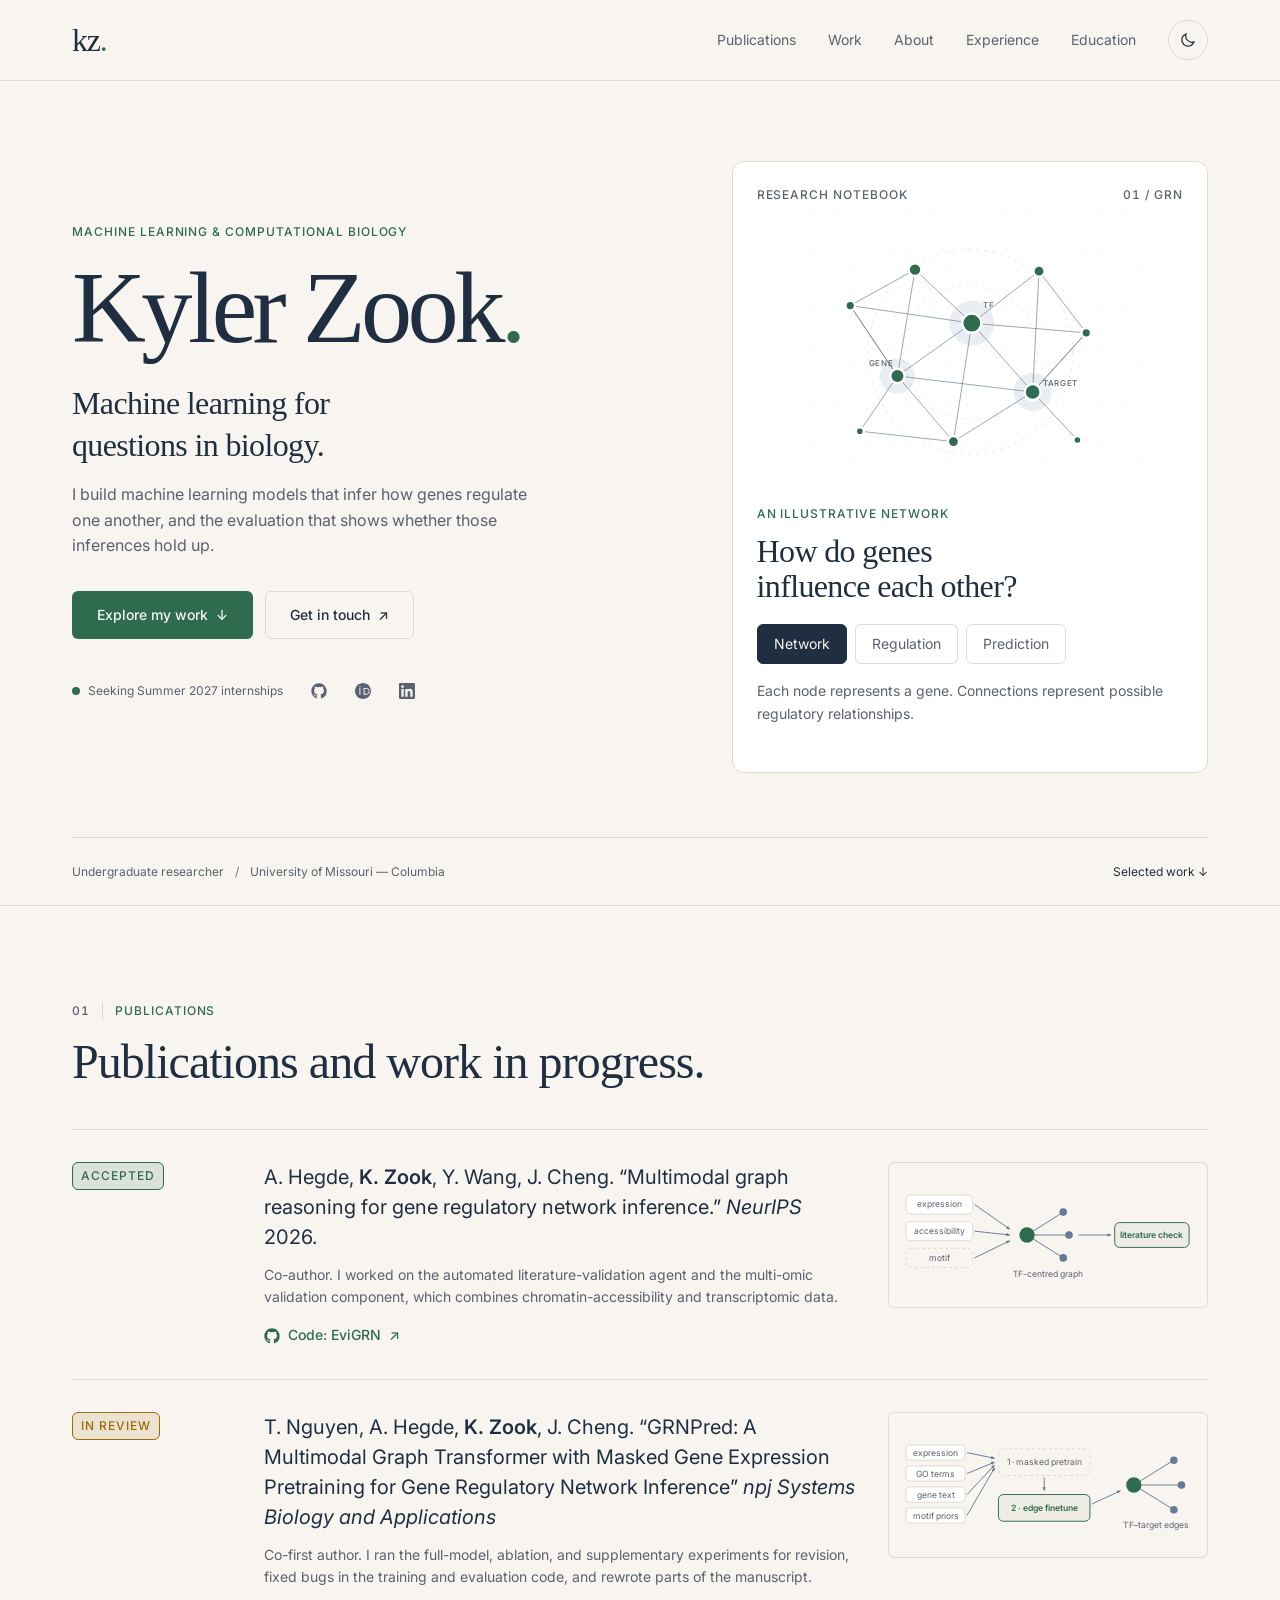
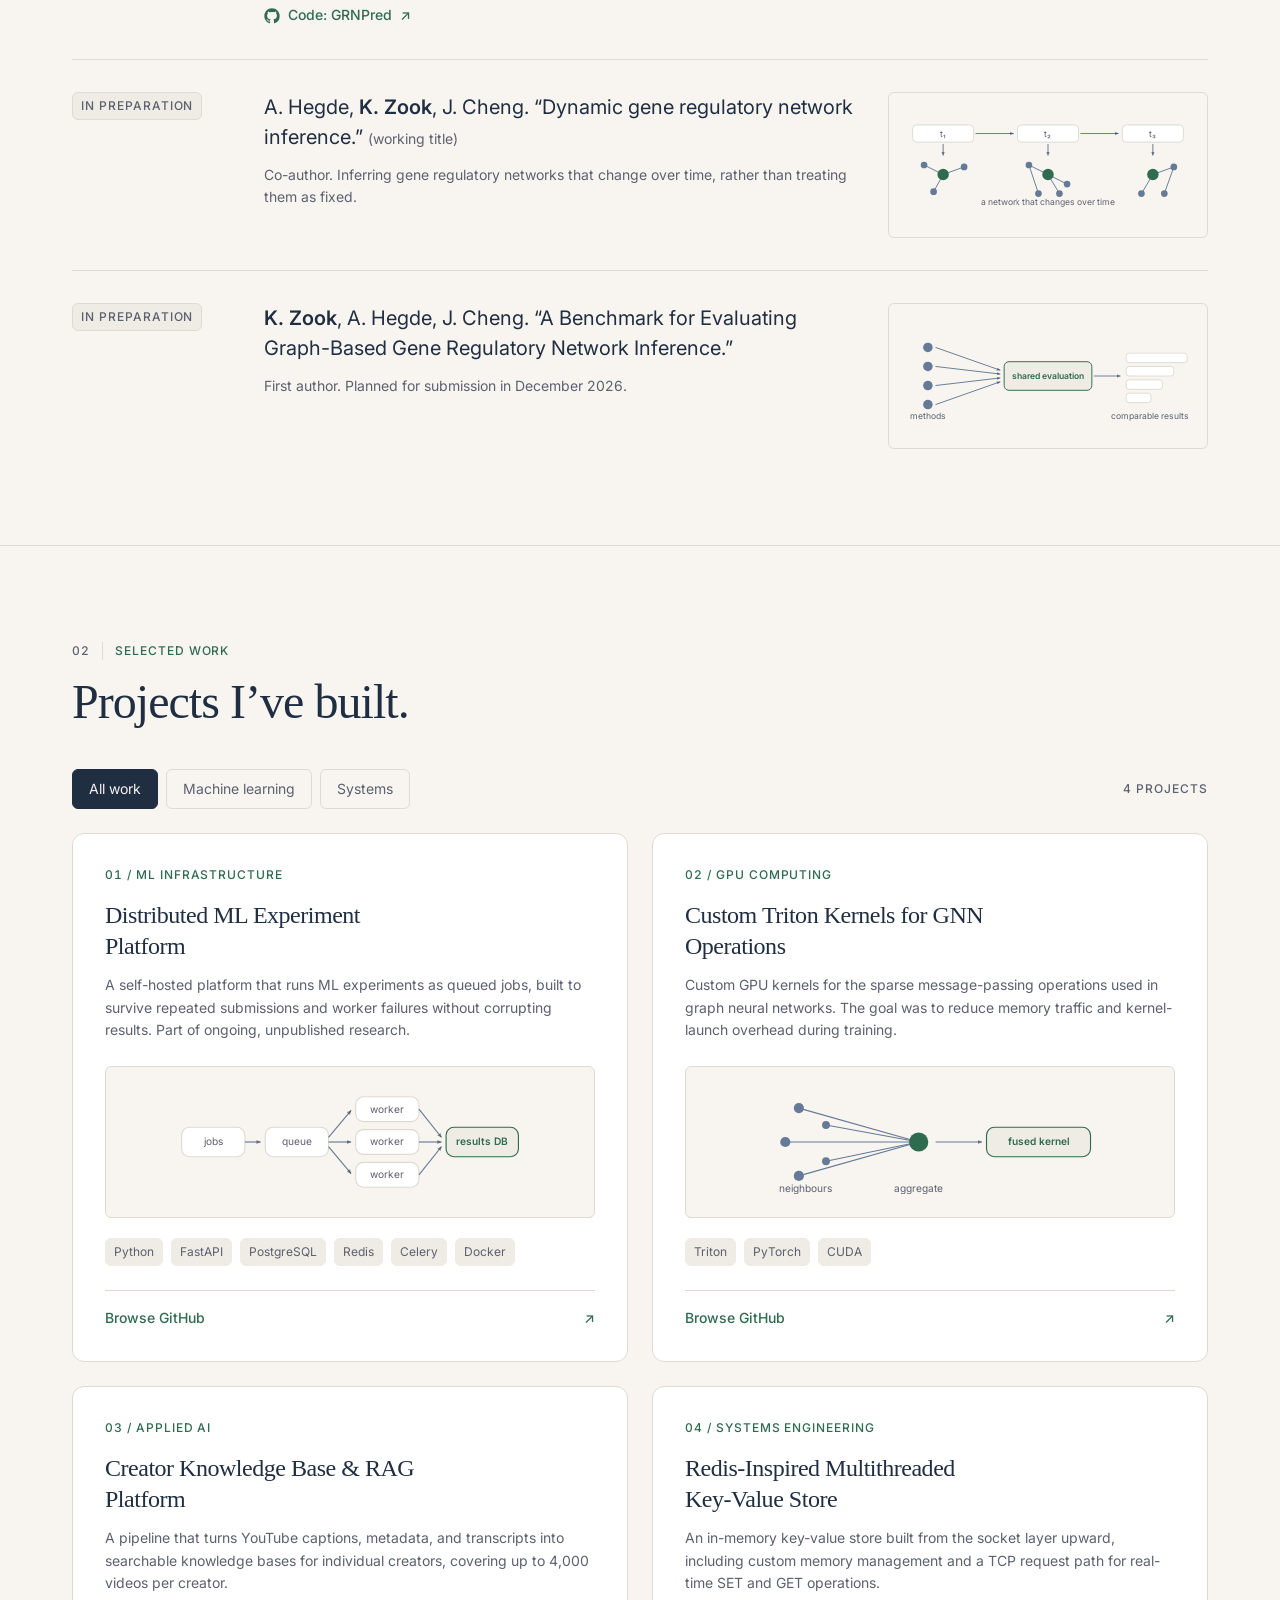
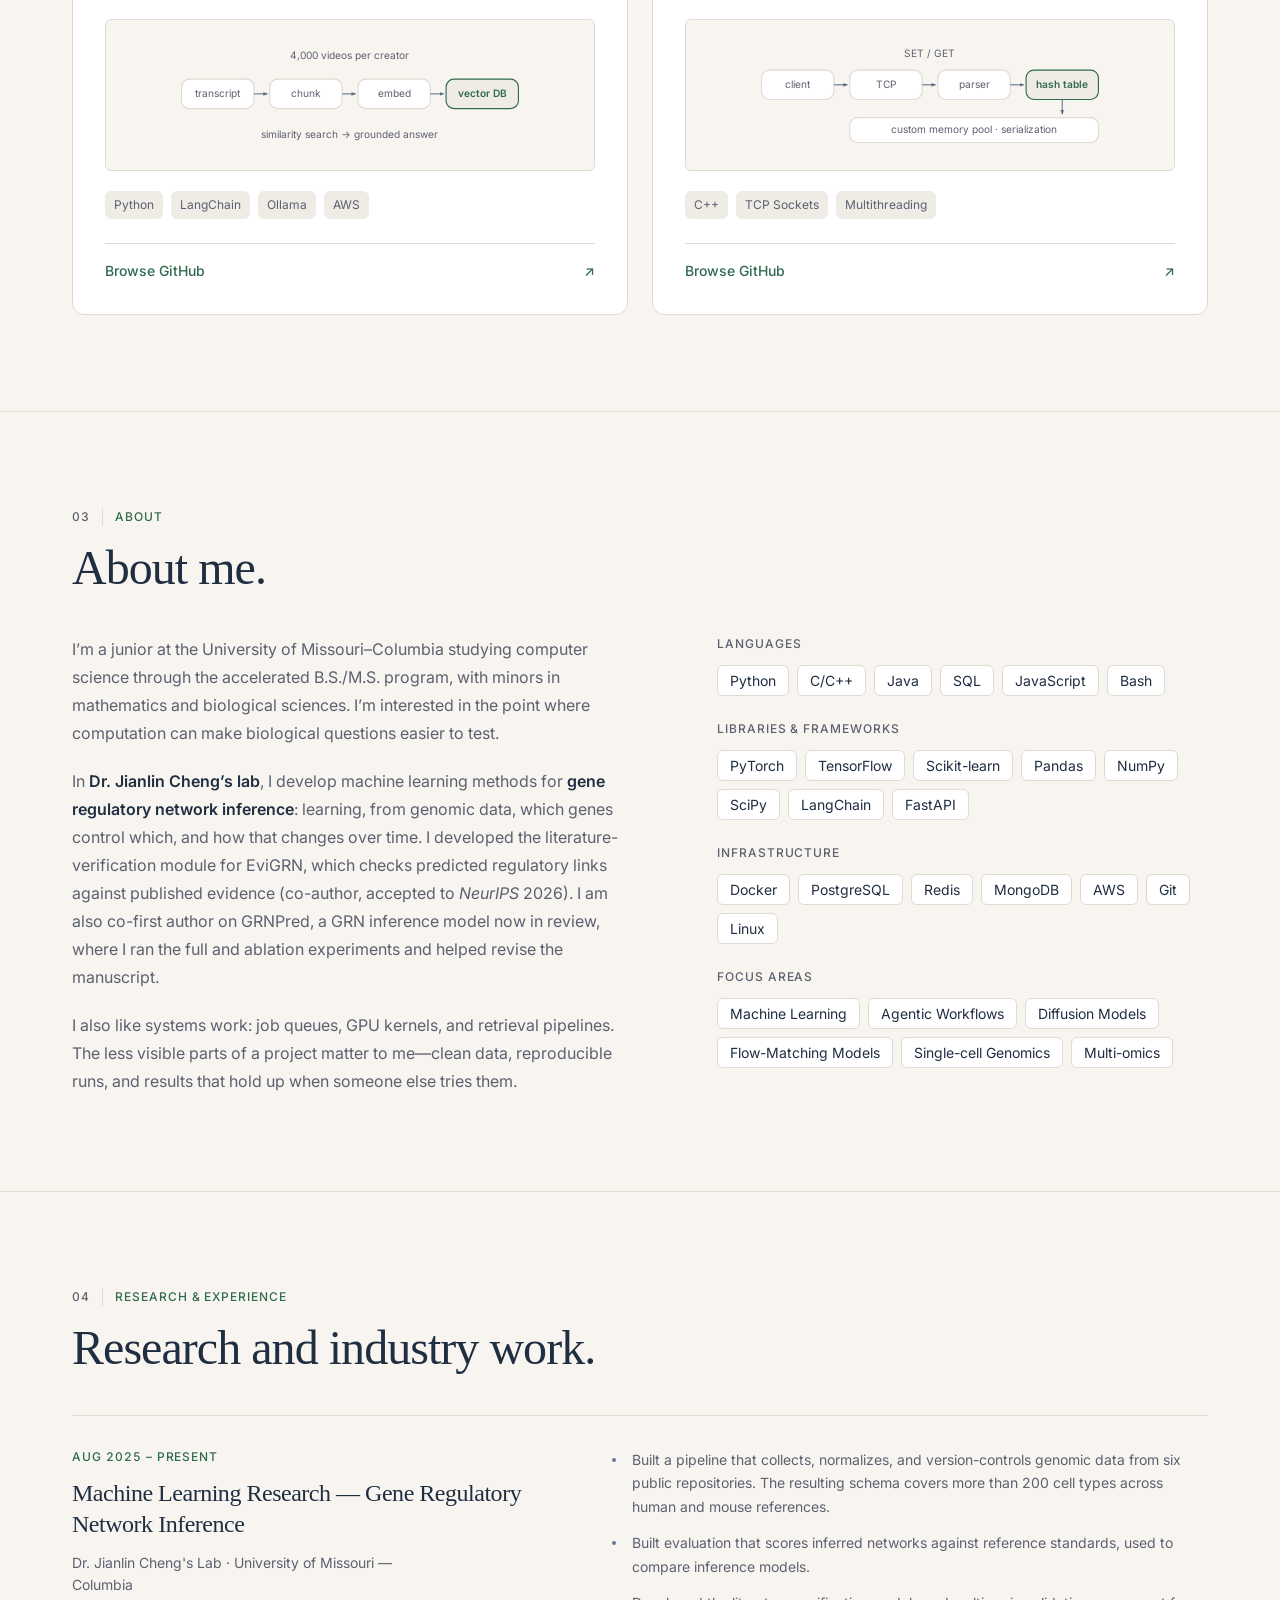
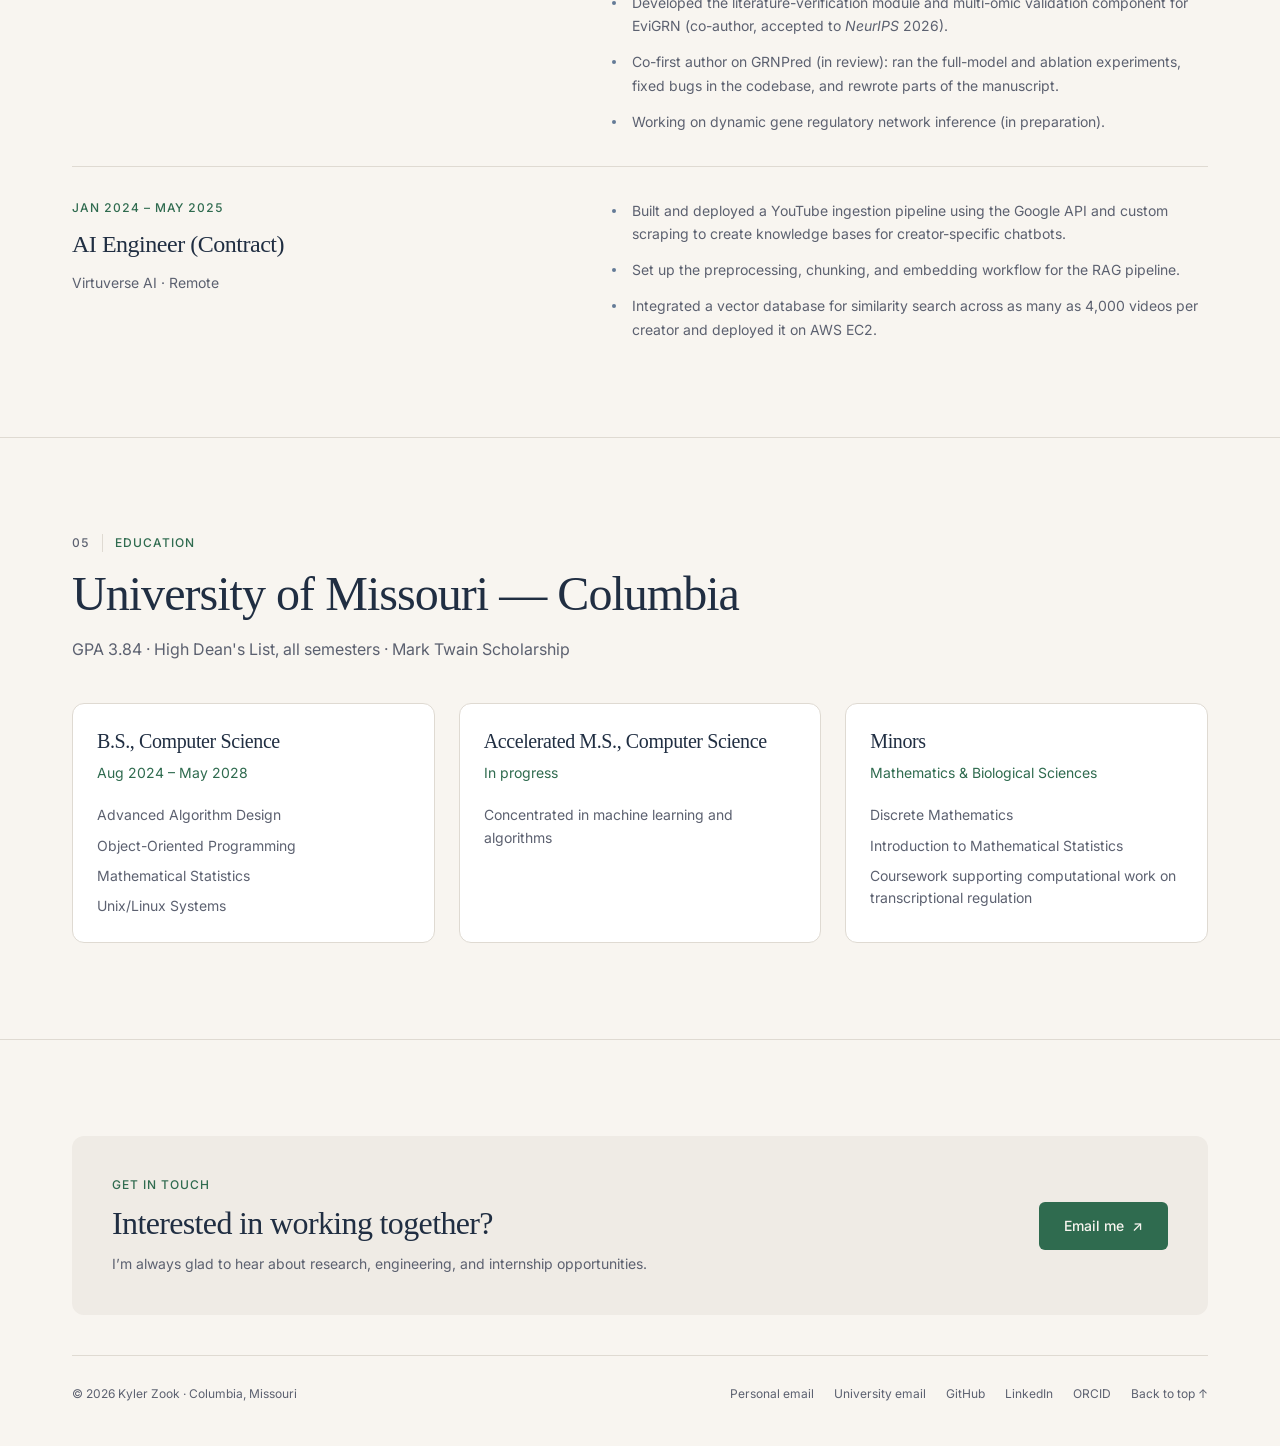
==== commit ac86166f: "reframming" ====
--- a/index.html
+++ b/index.html
@@ -142,14 +142,14 @@
       </div>
       <div class="pub">
         <span class="pub-status">In Preparation</span>
-        <p class="pub-cite">A. Hegde, <strong>K. Zook</strong>, J. Cheng. “Stage-aware inference of dynamic gene regulatory networks.” <span class="pub-wt">(working title)</span></p>
-        <p class="pub-note">Co-author. A model that infers how regulatory networks change across developmental stages, time points, and perturbations, rather than treating the network as fixed.</p>
+        <p class="pub-cite">A. Hegde, <strong>K. Zook</strong>, J. Cheng. “Dynamic gene regulatory network inference.” <span class="pub-wt">(working title)</span></p>
+        <p class="pub-note">Co-author. Inferring gene regulatory networks that change over time, rather than treating them as fixed.</p>
         <figure class="card-vis pub-fig">
-          <svg class="diagram" viewBox="0 0 300 92" role="img" aria-label="Expression snapshots at three successive stages each yield their own inferred network, with context carried forward from one stage to the next">
+          <svg class="diagram" viewBox="0 0 300 92" role="img" aria-label="A gene regulatory network that changes over time">
             <defs><marker id="a8" viewBox="0 0 8 8" refX="6" refY="4" markerWidth="5" markerHeight="5" orient="auto"><path d="M0 1 L6 4 L0 7 z" fill="currentColor" opacity=".5"/></marker></defs>
             <g color="var(--muted)">
               <rect class="bx" x="8" y="4" width="64" height="18" rx="4"/><rect class="bx" x="118" y="4" width="64" height="18" rx="4"/><rect class="bx" x="228" y="4" width="64" height="18" rx="4"/>
-              <text class="lbl" x="40" y="16.5" text-anchor="middle">stage 1</text><text class="lbl" x="150" y="16.5" text-anchor="middle">stage 2</text><text class="lbl" x="260" y="16.5" text-anchor="middle">stage 3</text>
+              <text class="lbl" x="40" y="16.5" text-anchor="middle">t₁</text><text class="lbl" x="150" y="16.5" text-anchor="middle">t₂</text><text class="lbl" x="260" y="16.5" text-anchor="middle">t₃</text>
               <line class="arw-l" x1="74" y1="13" x2="114" y2="13" marker-end="url(#a8)"/><line class="arw-l" x1="184" y1="13" x2="224" y2="13" marker-end="url(#a8)"/>
               <line class="arw-l" x1="40" y1="24" x2="40" y2="36" marker-end="url(#a8)"/><line class="arw-l" x1="150" y1="24" x2="150" y2="36" marker-end="url(#a8)"/><line class="arw-l" x1="260" y1="24" x2="260" y2="36" marker-end="url(#a8)"/>
               <line class="edge" x1="40" y1="56" x2="20" y2="46"/><line class="edge" x1="40" y1="56" x2="62" y2="48"/><line class="edge" x1="40" y1="56" x2="30" y2="74"/>
@@ -158,7 +158,7 @@
               <circle class="nd-a" cx="40" cy="56" r="6"/><circle class="nd" cx="20" cy="46" r="3.5"/><circle class="nd" cx="62" cy="48" r="3.5"/><circle class="nd" cx="30" cy="74" r="3.5"/>
               <circle class="nd-a" cx="150" cy="56" r="6"/><circle class="nd" cx="130" cy="46" r="3.5"/><circle class="nd" cx="170" cy="66" r="3.5"/><circle class="nd" cx="162" cy="76" r="3.5"/><circle class="nd" cx="140" cy="76" r="3.5"/>
               <circle class="nd-a" cx="260" cy="56" r="6"/><circle class="nd" cx="282" cy="48" r="3.5"/><circle class="nd" cx="248" cy="76" r="3.5"/><circle class="nd" cx="272" cy="76" r="3.5"/>
-              <text class="lbl" x="150" y="88" text-anchor="middle">a network inferred at each stage</text>
+              <text class="lbl" x="150" y="88" text-anchor="middle">a network that changes over time</text>
             </g>
           </svg>
         </figure>
@@ -315,7 +315,7 @@
       <div class="about-grid">
         <div>
           <p>I’m a junior at the University of Missouri–Columbia studying computer science through the accelerated B.S./M.S. program, with minors in mathematics and biological sciences. I’m interested in the point where computation can make biological questions easier to test.</p>
-          <p>In <strong>Dr. Jianlin Cheng’s lab</strong>, I develop machine learning methods for <strong>gene regulatory network inference</strong>: learning, from genomic data, which genes control which, and how that changes across conditions. I developed the literature-verification module for EviGRN, which checks predicted regulatory links against published evidence (co-author, accepted to <em>NeurIPS</em> 2026). I am also co-first author on GRNPred, a GRN inference model now in review, where I ran the full and ablation experiments and helped revise the manuscript.</p>
+          <p>In <strong>Dr. Jianlin Cheng’s lab</strong>, I develop machine learning methods for <strong>gene regulatory network inference</strong>: learning, from genomic data, which genes control which, and how that changes over time. I developed the literature-verification module for EviGRN, which checks predicted regulatory links against published evidence (co-author, accepted to <em>NeurIPS</em> 2026). I am also co-first author on GRNPred, a GRN inference model now in review, where I ran the full and ablation experiments and helped revise the manuscript.</p>
           <p>I also like systems work: job queues, GPU kernels, and retrieval pipelines. The less visible parts of a project matter to me—clean data, reproducible runs, and results that hold up when someone else tries them.</p>
         </div>
         <div>
@@ -352,7 +352,7 @@
             <li>Built evaluation that scores inferred networks against reference standards, used to compare inference models.</li>
             <li>Developed the literature-verification module and multi-omic validation component for EviGRN (co-author, accepted to <em>NeurIPS</em> 2026).</li>
             <li>Co-first author on GRNPred (in review): ran the full-model and ablation experiments, fixed bugs in the codebase, and rewrote parts of the manuscript.</li>
-            <li>Working on inference of dynamic regulatory networks that change across developmental stages and perturbations (in preparation).</li>
+            <li>Working on dynamic gene regulatory network inference (in preparation).</li>
           </ul>
         </div>
         <div class="t-item">
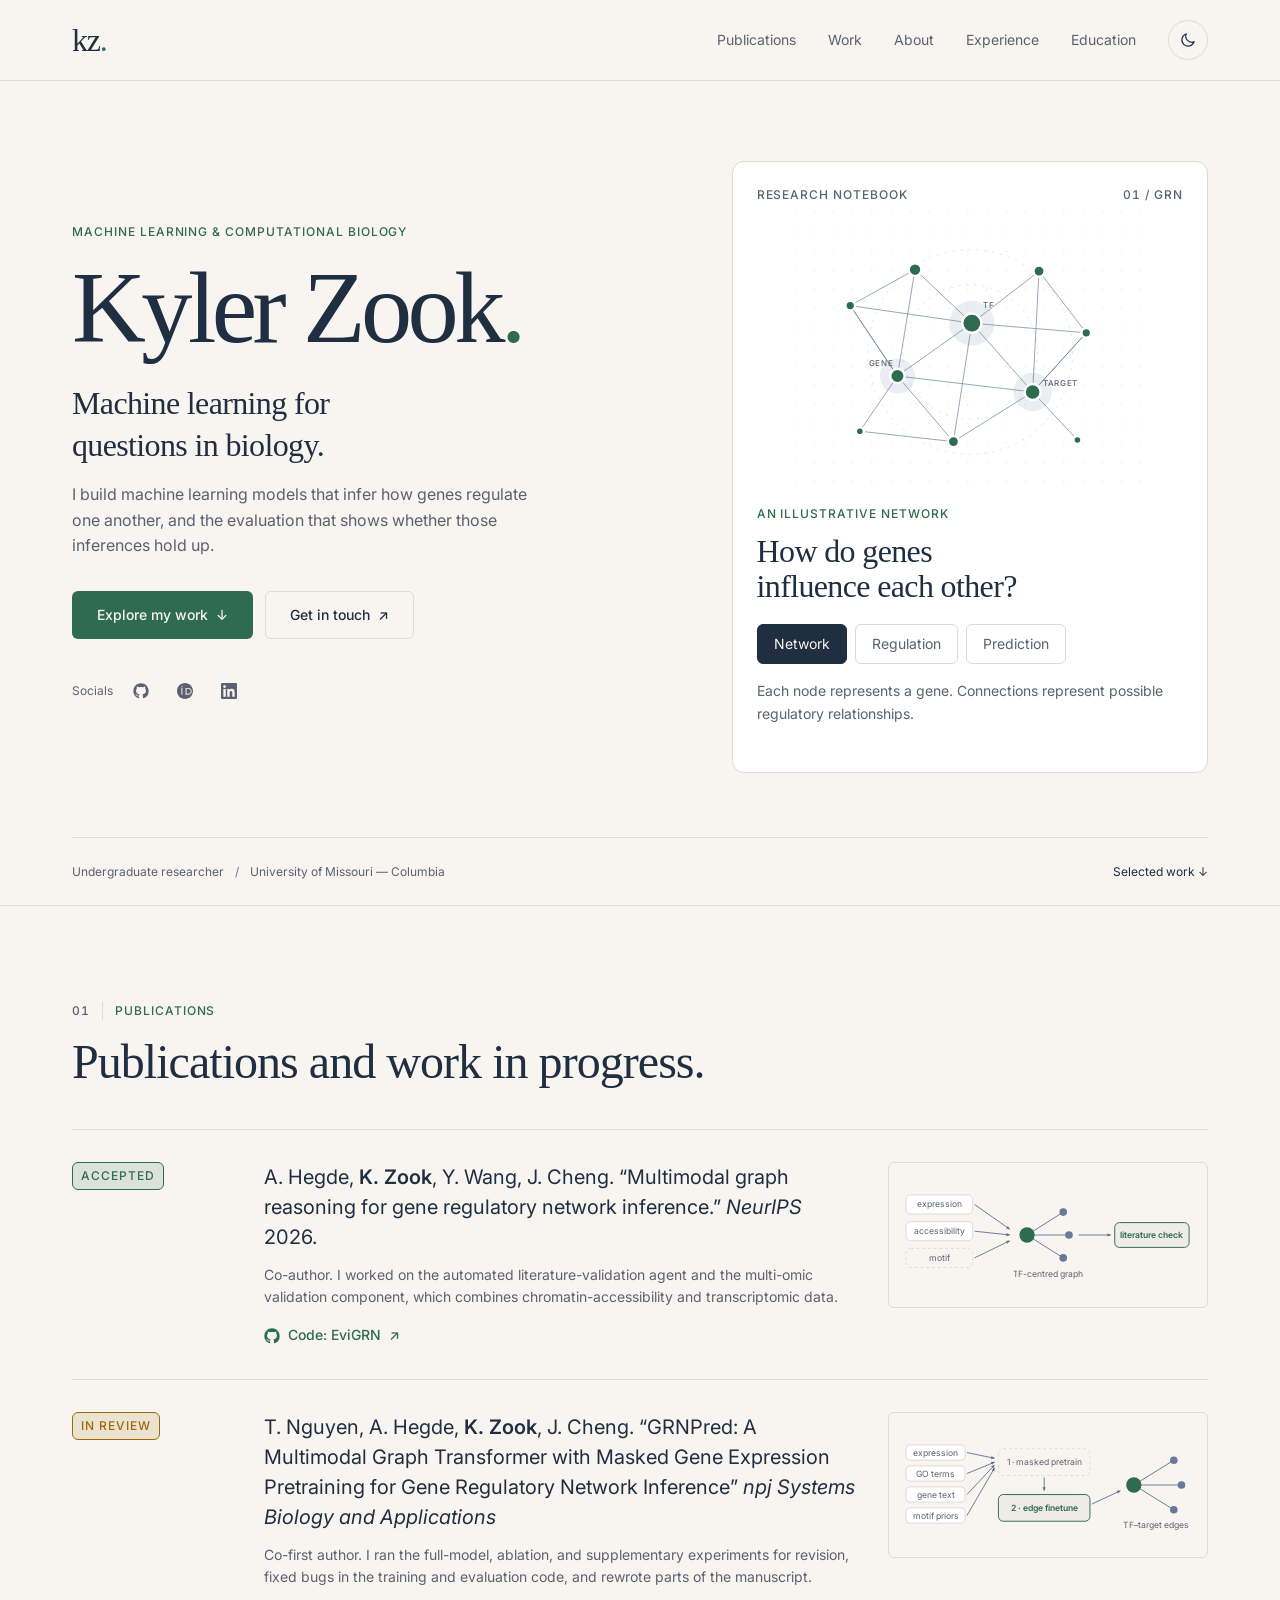
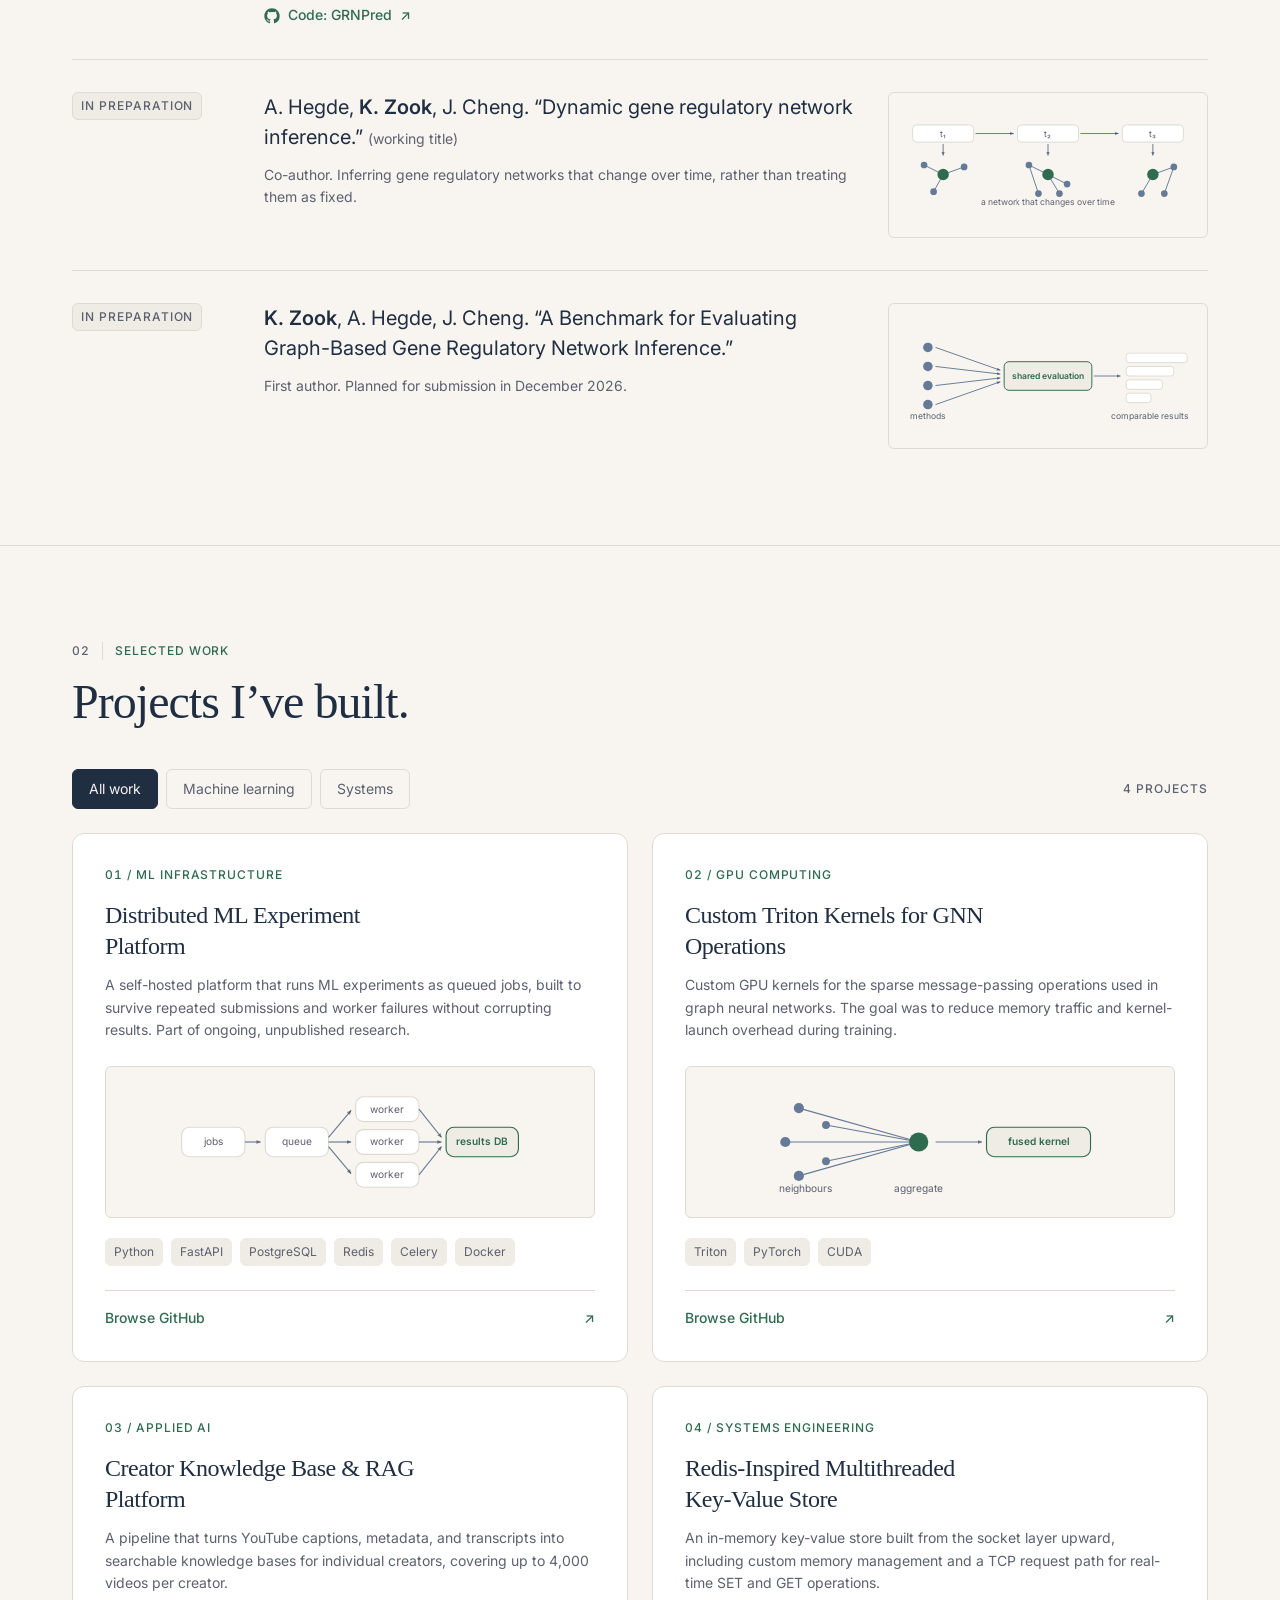
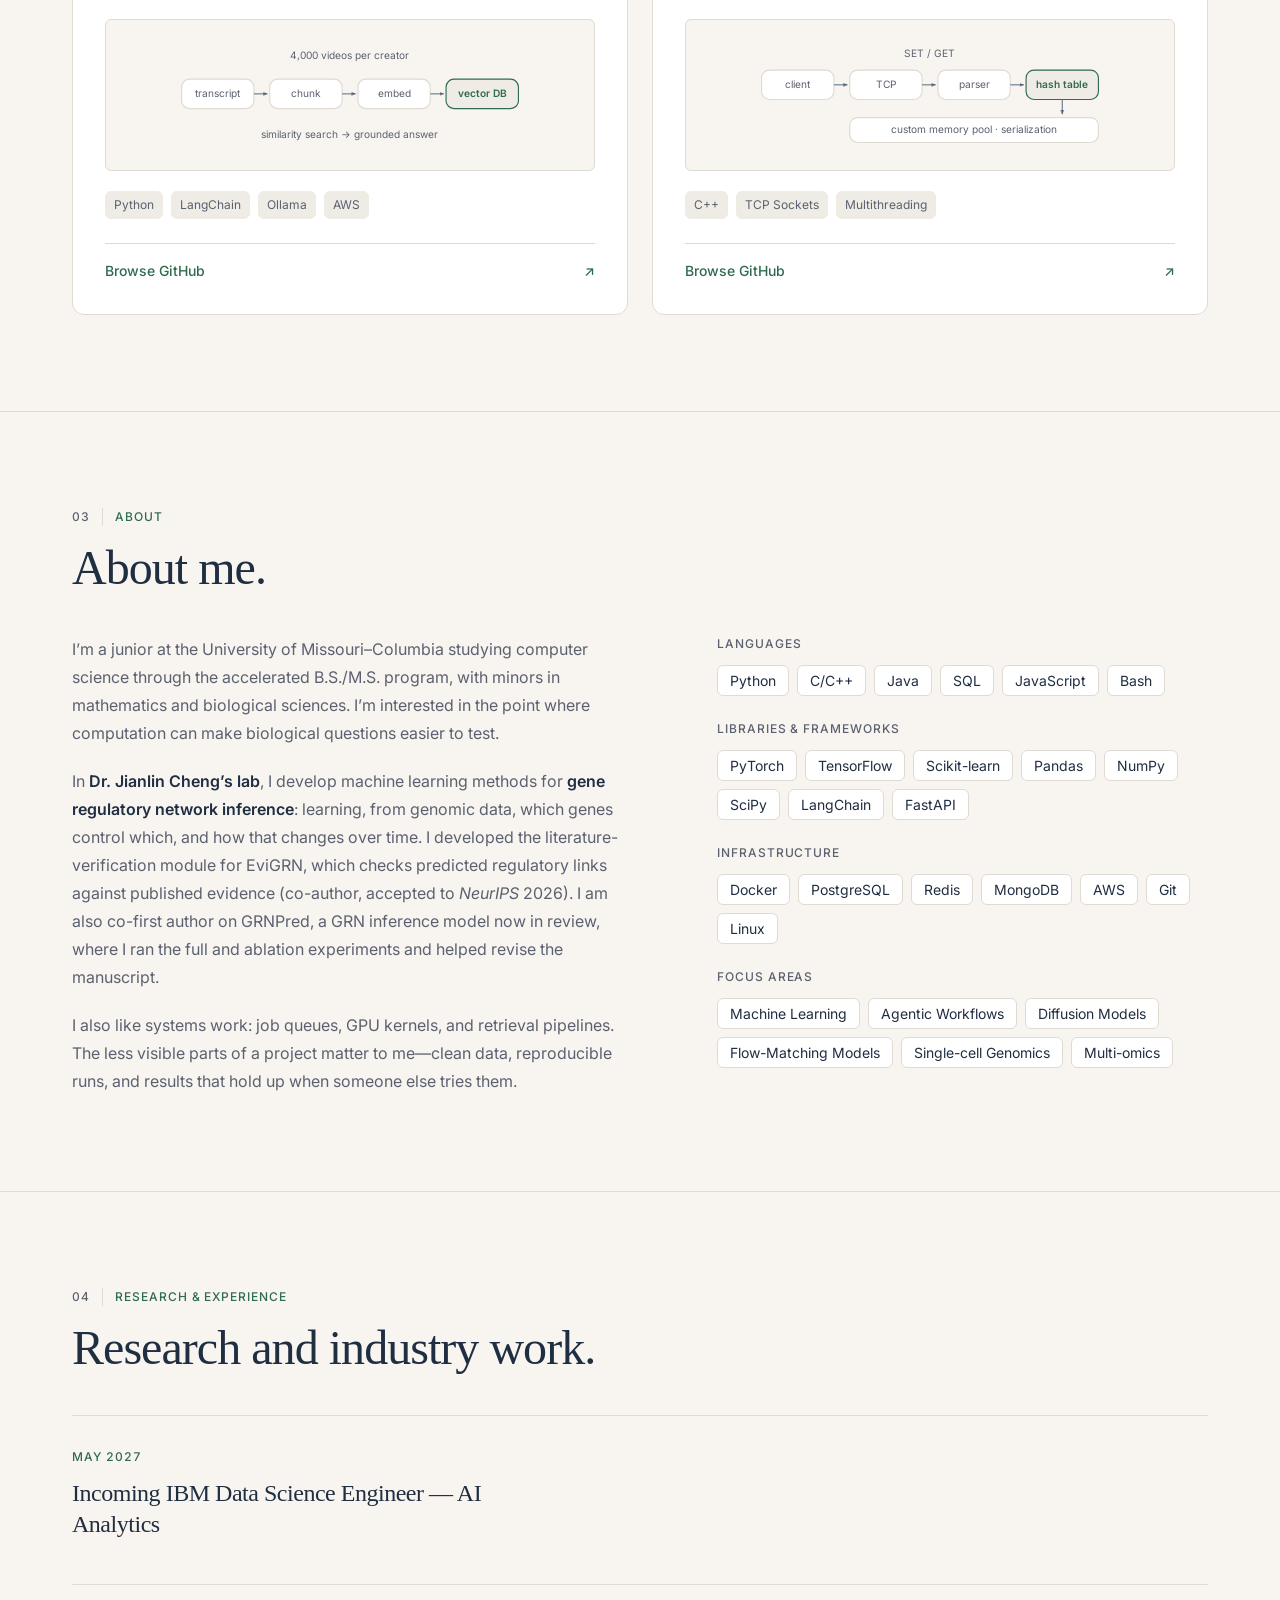
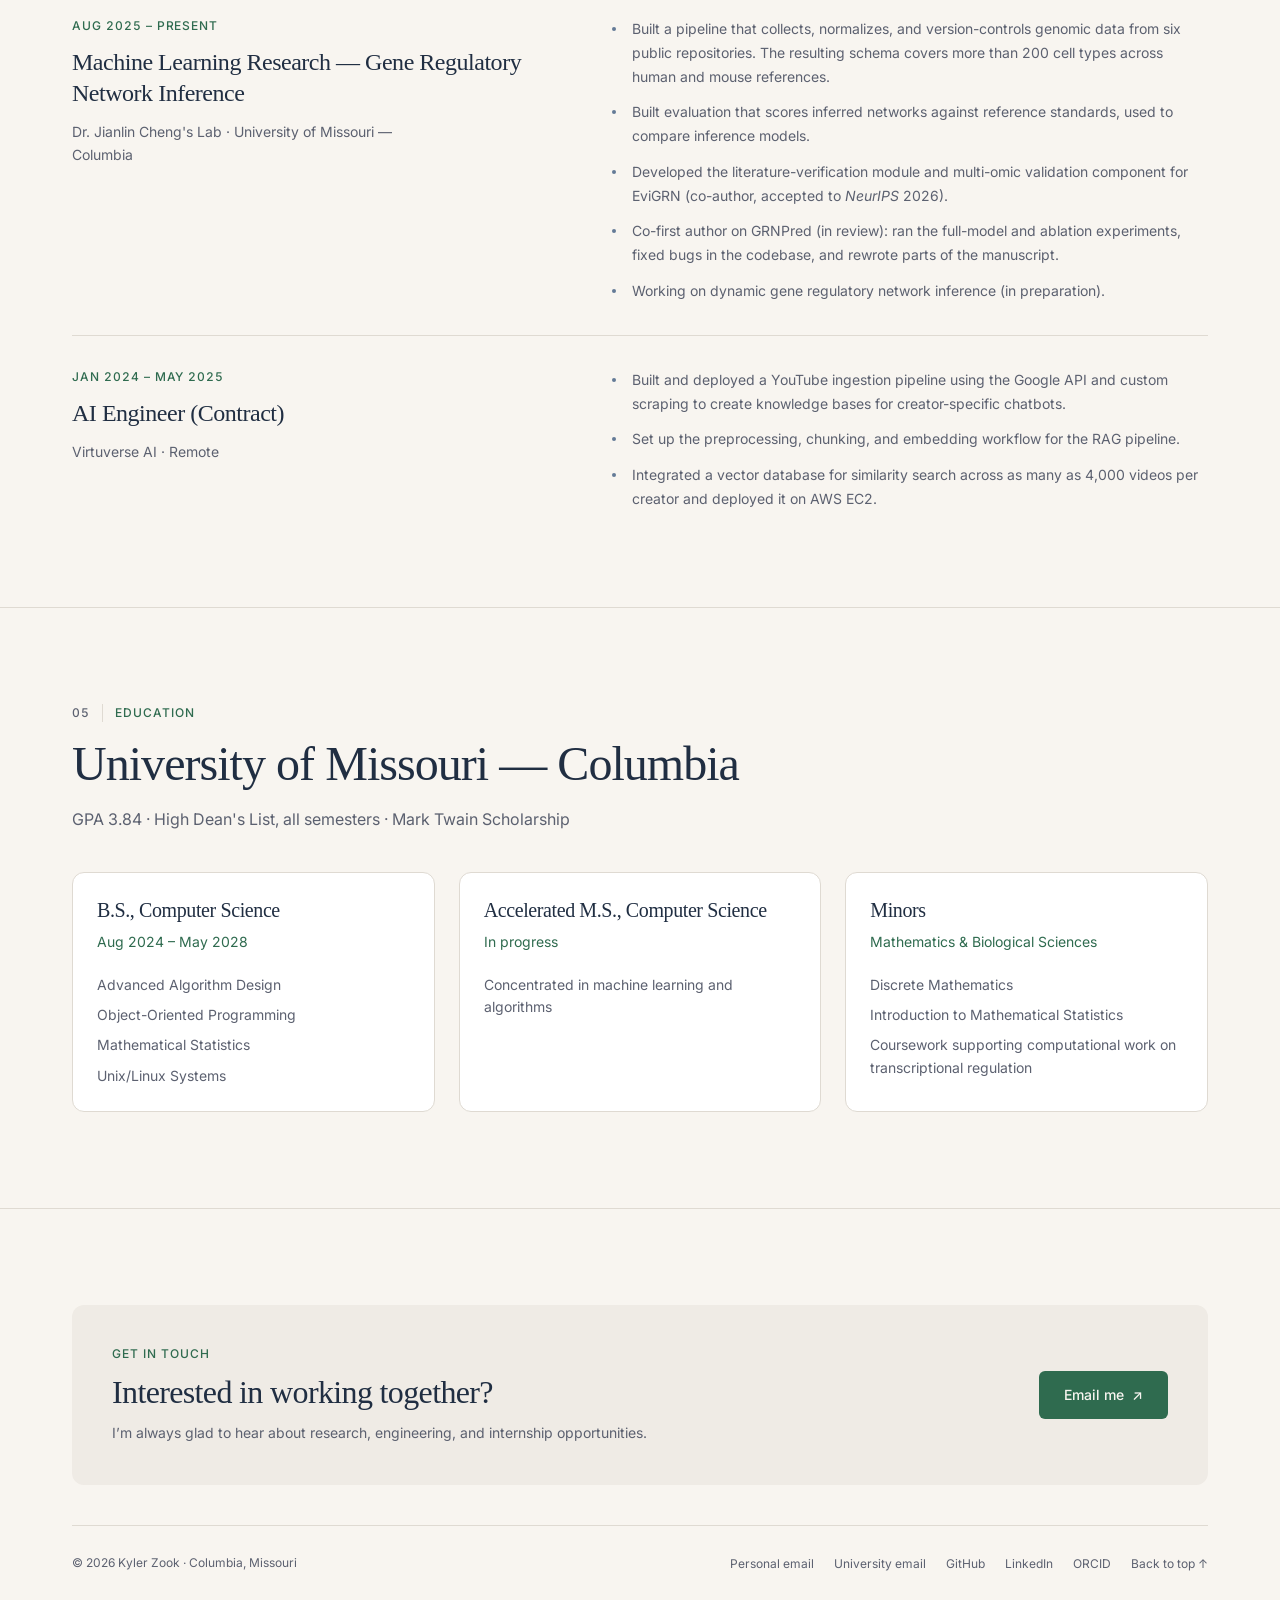
==== commit f96b59f3: "updated experience section" ====
--- a/index.html
+++ b/index.html
@@ -50,7 +50,7 @@
         <p class="hero-statement">Machine learning for<br>questions in biology.</p>
         <p class="hero-description">I build machine learning models that infer how genes regulate one another, and the evaluation that shows whether those inferences hold up.</p>
         <div class="cta-row"><a class="btn btn-primary" href="#projects">Explore my work <span aria-hidden="true">↓</span></a><a class="btn btn-ghost" href="mailto:kylerzook@gmail.com">Get in touch <span aria-hidden="true">↗</span></a></div>
-        <div class="hero-meta"><span class="status"><span class="dot" aria-hidden="true"></span>Seeking Summer 2027 internships</span><div class="socials">
+        <div class="hero-meta"><span class="status"><span>Socials</span><div class="socials">
           <a href="https://github.com/kylerzook" target="_blank" rel="noopener" aria-label="GitHub" title="GitHub">
             <svg viewBox="0 0 24 24" aria-hidden="true"><path d="M12 .5C5.65.5.5 5.65.5 12c0 5.08 3.29 9.39 7.86 10.91.58.11.79-.25.79-.55 0-.27-.01-1.17-.02-2.12-3.2.7-3.88-1.36-3.88-1.36-.52-1.33-1.28-1.68-1.28-1.68-1.04-.71.08-.7.08-.7 1.15.08 1.76 1.19 1.76 1.19 1.03 1.75 2.69 1.25 3.35.95.1-.74.4-1.25.72-1.54-2.55-.29-5.24-1.28-5.24-5.68 0-1.26.45-2.28 1.19-3.09-.12-.29-.52-1.46.11-3.05 0 0 .97-.31 3.18 1.18a11.1 11.1 0 0 1 2.9-.39c.98 0 1.97.13 2.9.39 2.2-1.49 3.17-1.18 3.17-1.18.63 1.59.23 2.76.11 3.05.74.81 1.19 1.83 1.19 3.09 0 4.41-2.69 5.38-5.25 5.67.41.35.77 1.05.77 2.12 0 1.53-.01 2.76-.01 3.14 0 .31.2.67.8.55A11.51 11.51 0 0 0 23.5 12C23.5 5.65 18.35.5 12 .5z"/></svg>
           </a>
@@ -343,6 +343,16 @@
         <div class="t-item">
           <span class="marker" aria-hidden="true"></span>
           <div class="t-head">
+            <h3>Incoming IBM Data Science Engineer — AI Analytics</h3>
+            <span class="t-date">May 2027</span>
+            <span class="t-org"></span>
+          </div>
+          <ul>
+          </ul>
+        </div>
+        <div class="t-item">
+          <span class="marker" aria-hidden="true"></span>
+          <div class="t-head">
             <h3>Machine Learning Research — Gene Regulatory Network Inference</h3>
             <span class="t-date">Aug 2025 – Present</span>
             <span class="t-org">Dr. Jianlin Cheng's Lab · University of Missouri — Columbia</span>
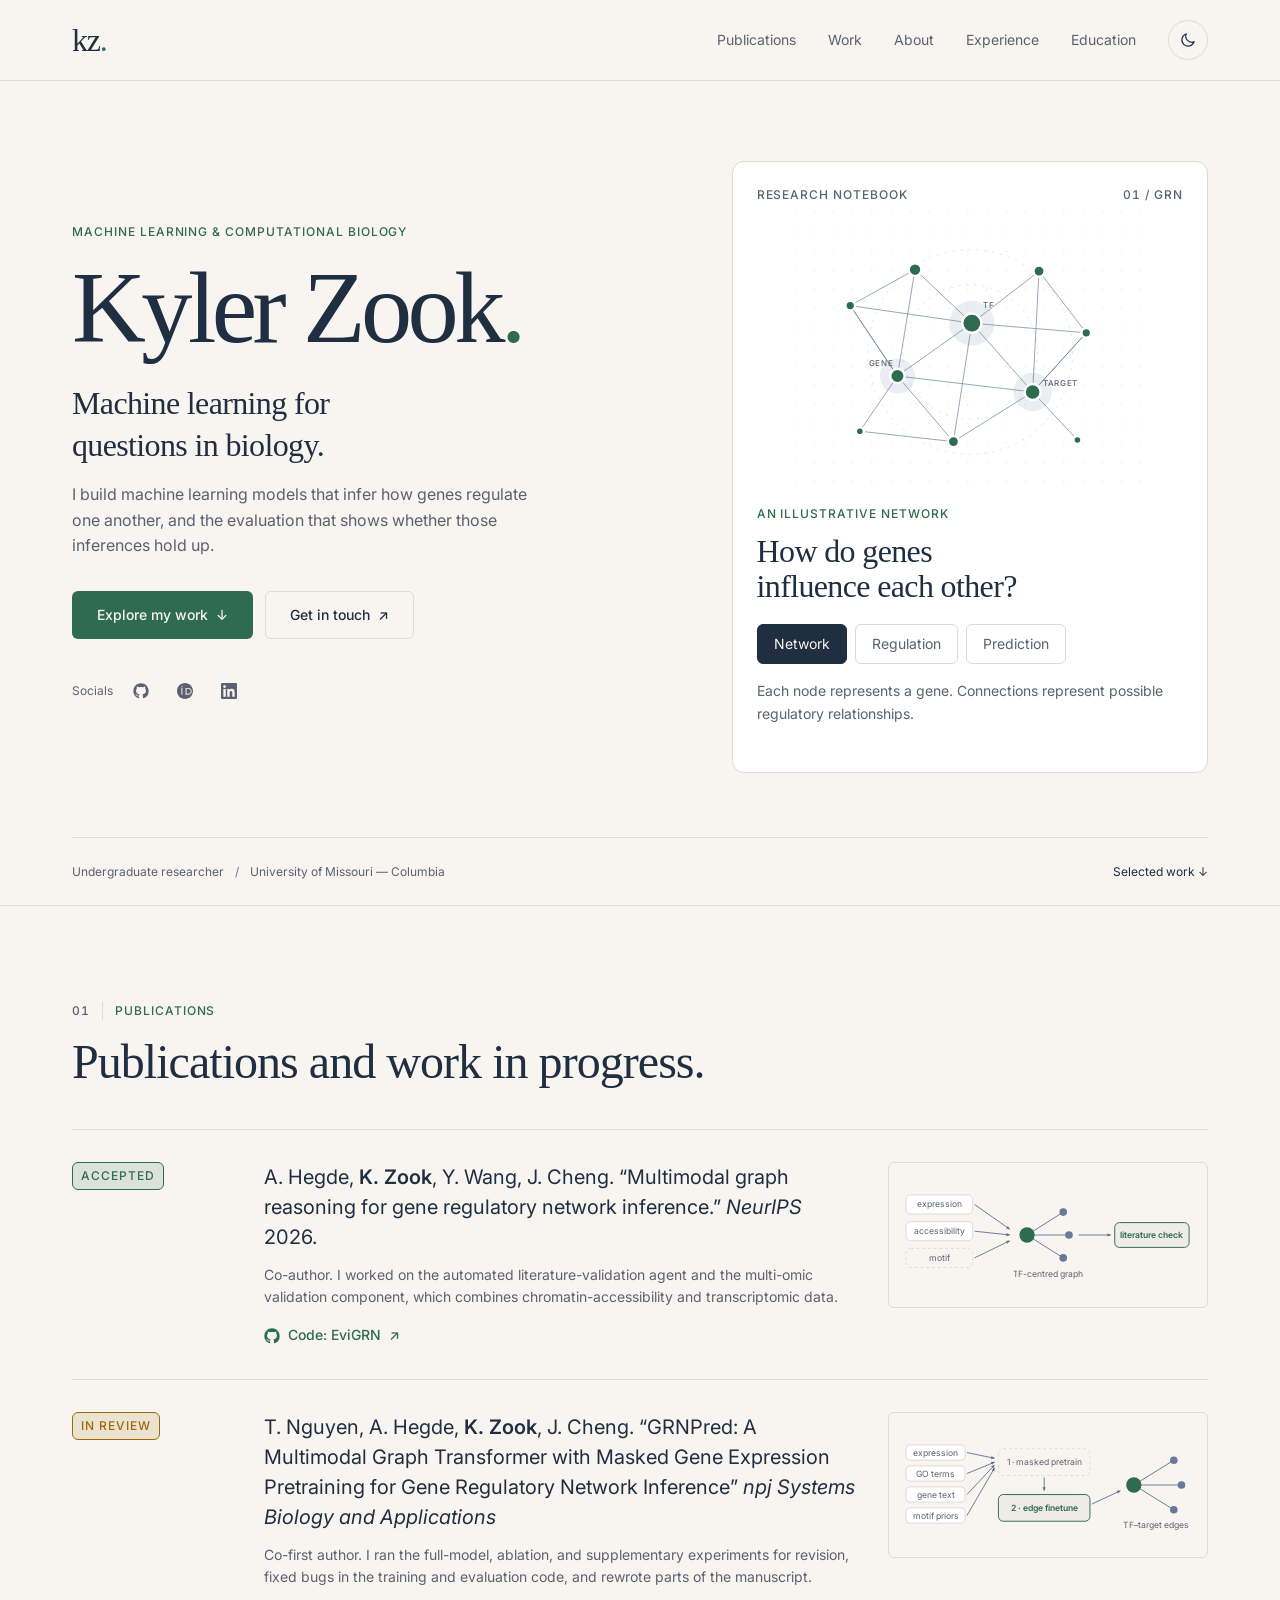
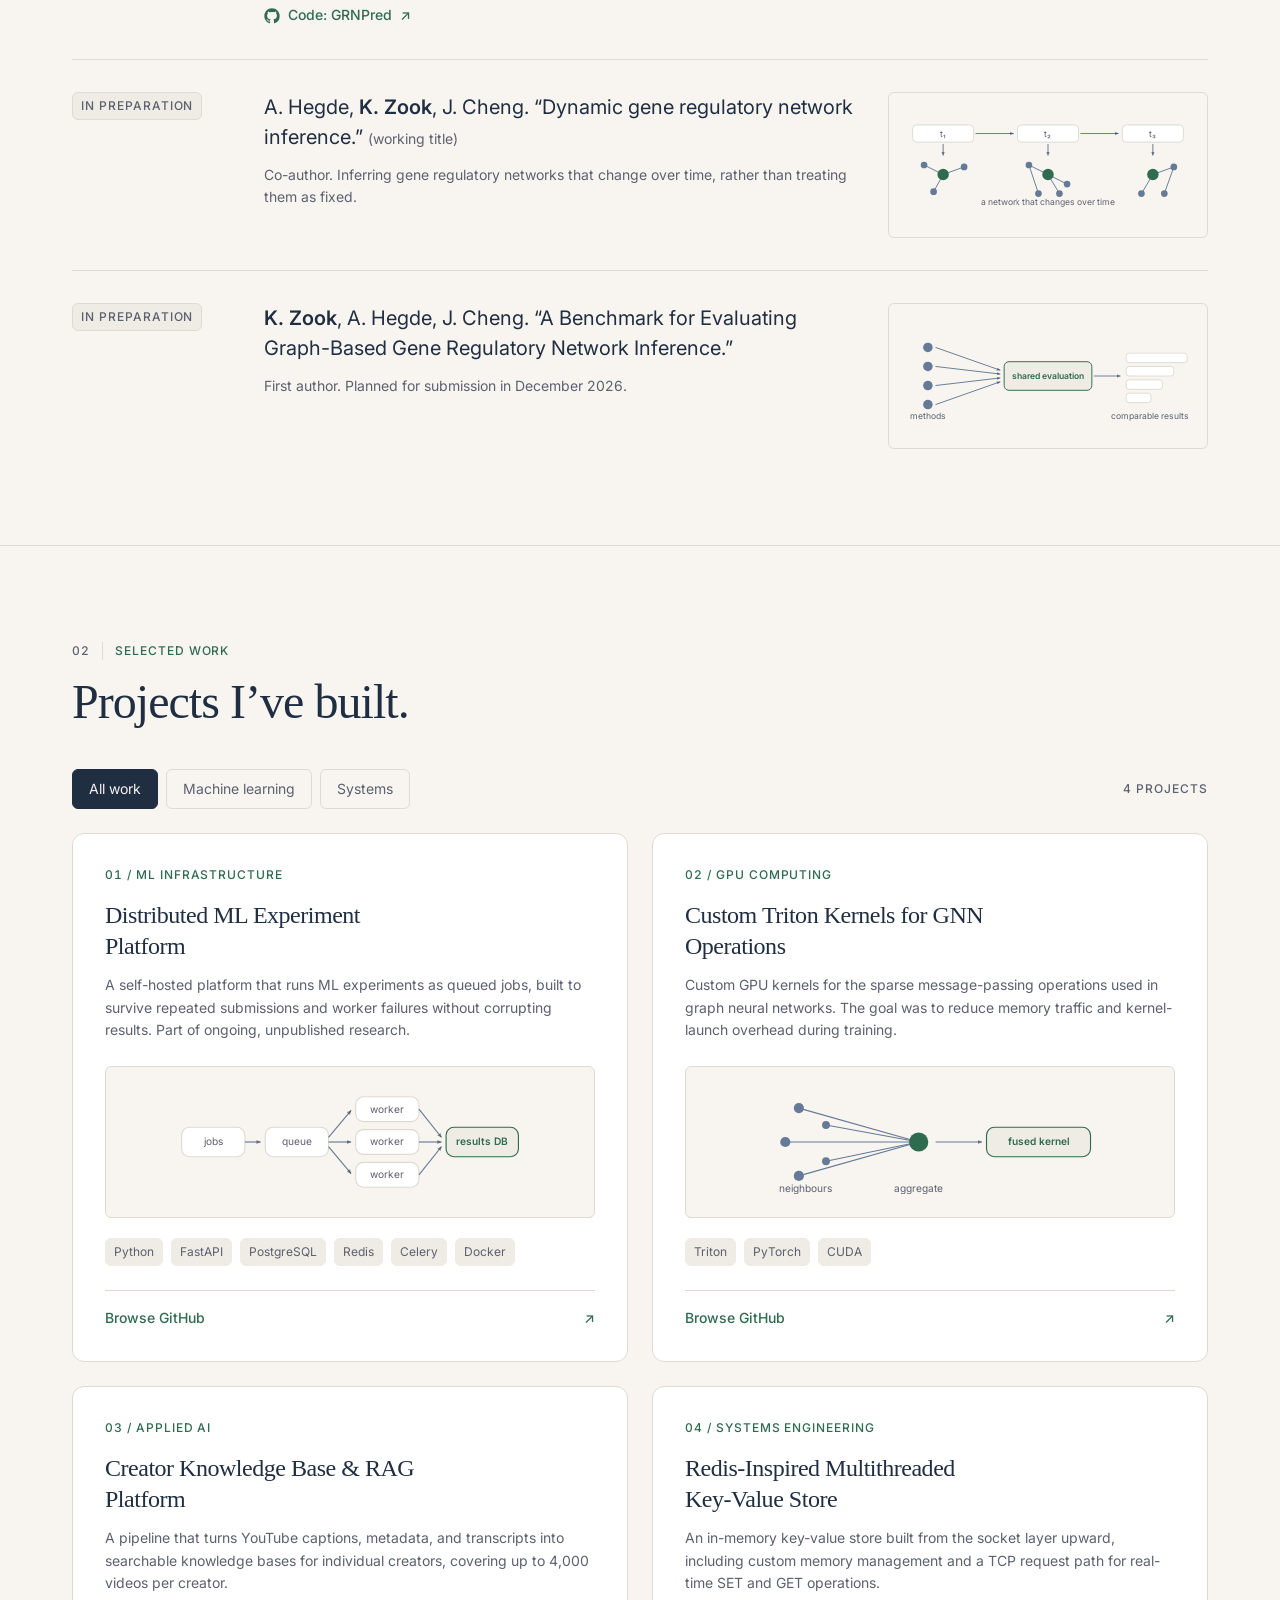
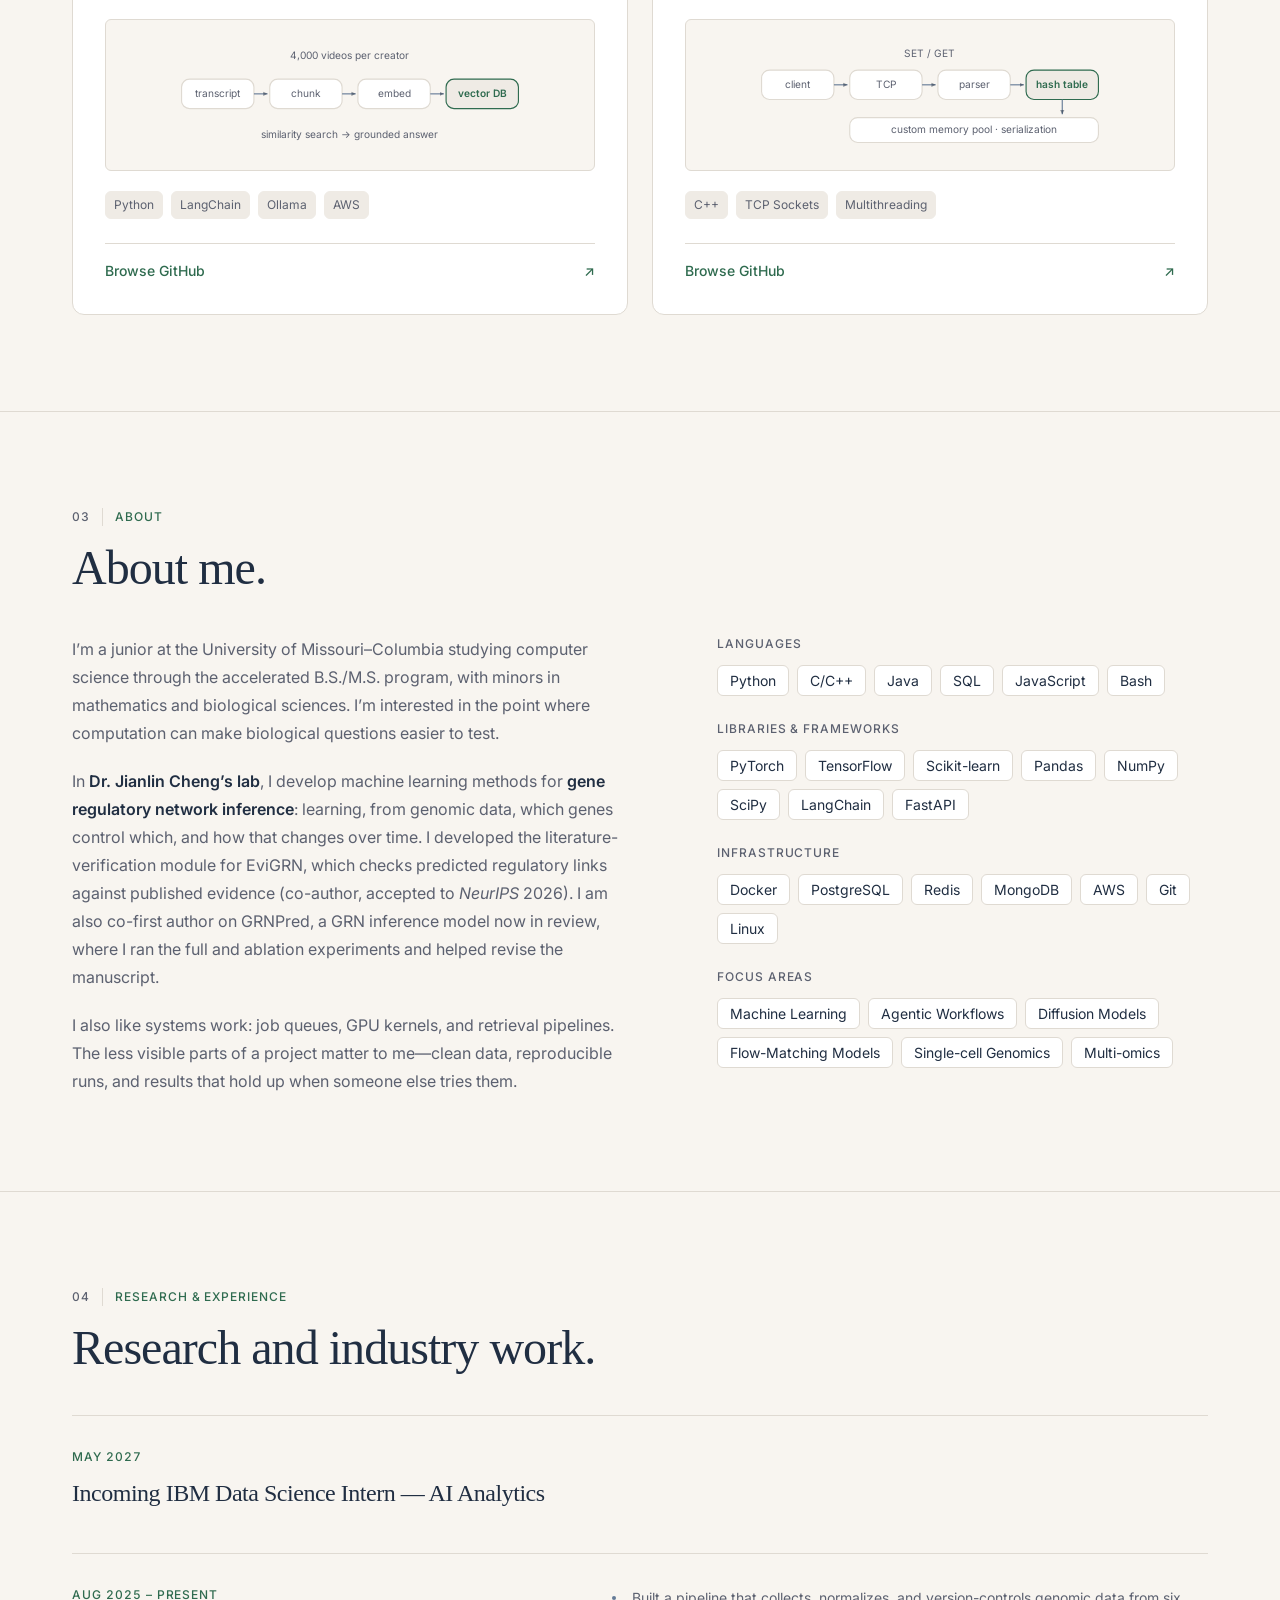
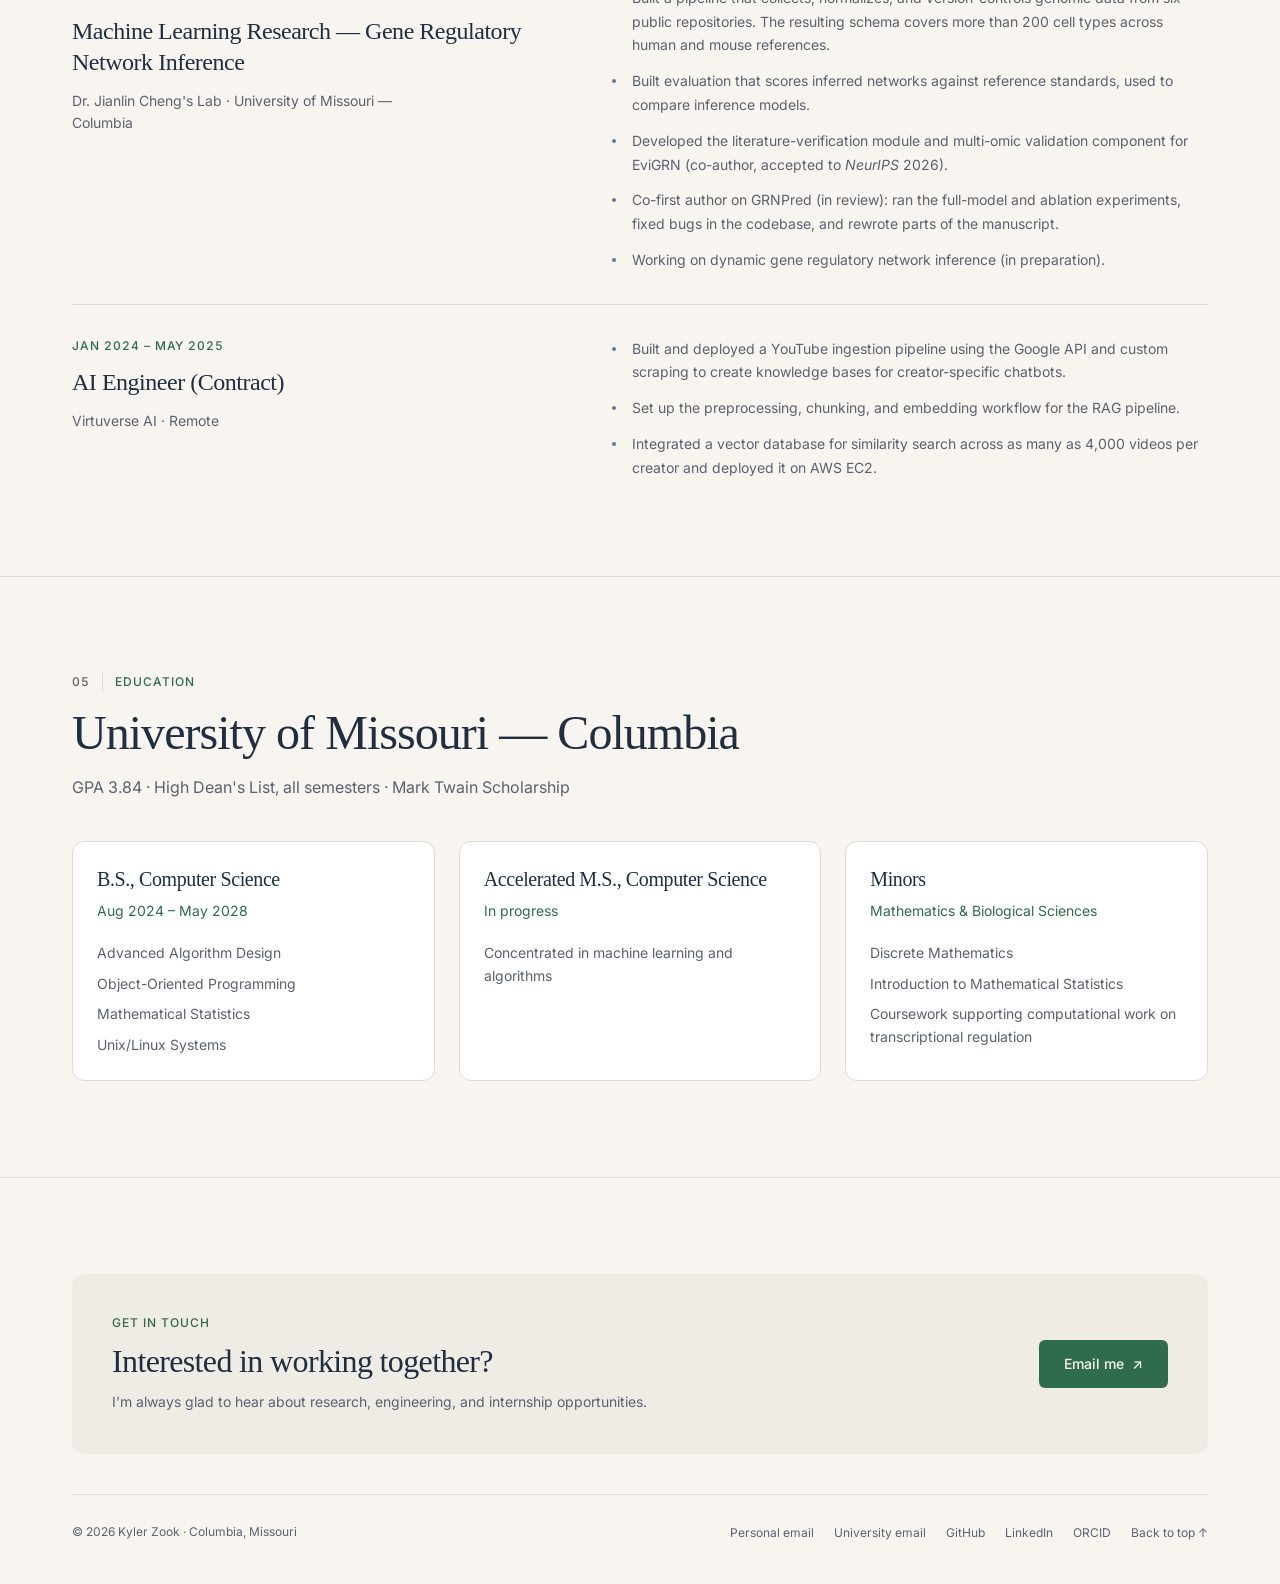
==== commit 7c747dc0: "fixed" ====
--- a/index.html
+++ b/index.html
@@ -343,7 +343,7 @@
         <div class="t-item">
           <span class="marker" aria-hidden="true"></span>
           <div class="t-head">
-            <h3>Incoming IBM Data Science Engineer — AI Analytics</h3>
+            <h3>Incoming IBM Data Science Intern — AI Analytics</h3>
             <span class="t-date">May 2027</span>
             <span class="t-org"></span>
           </div>
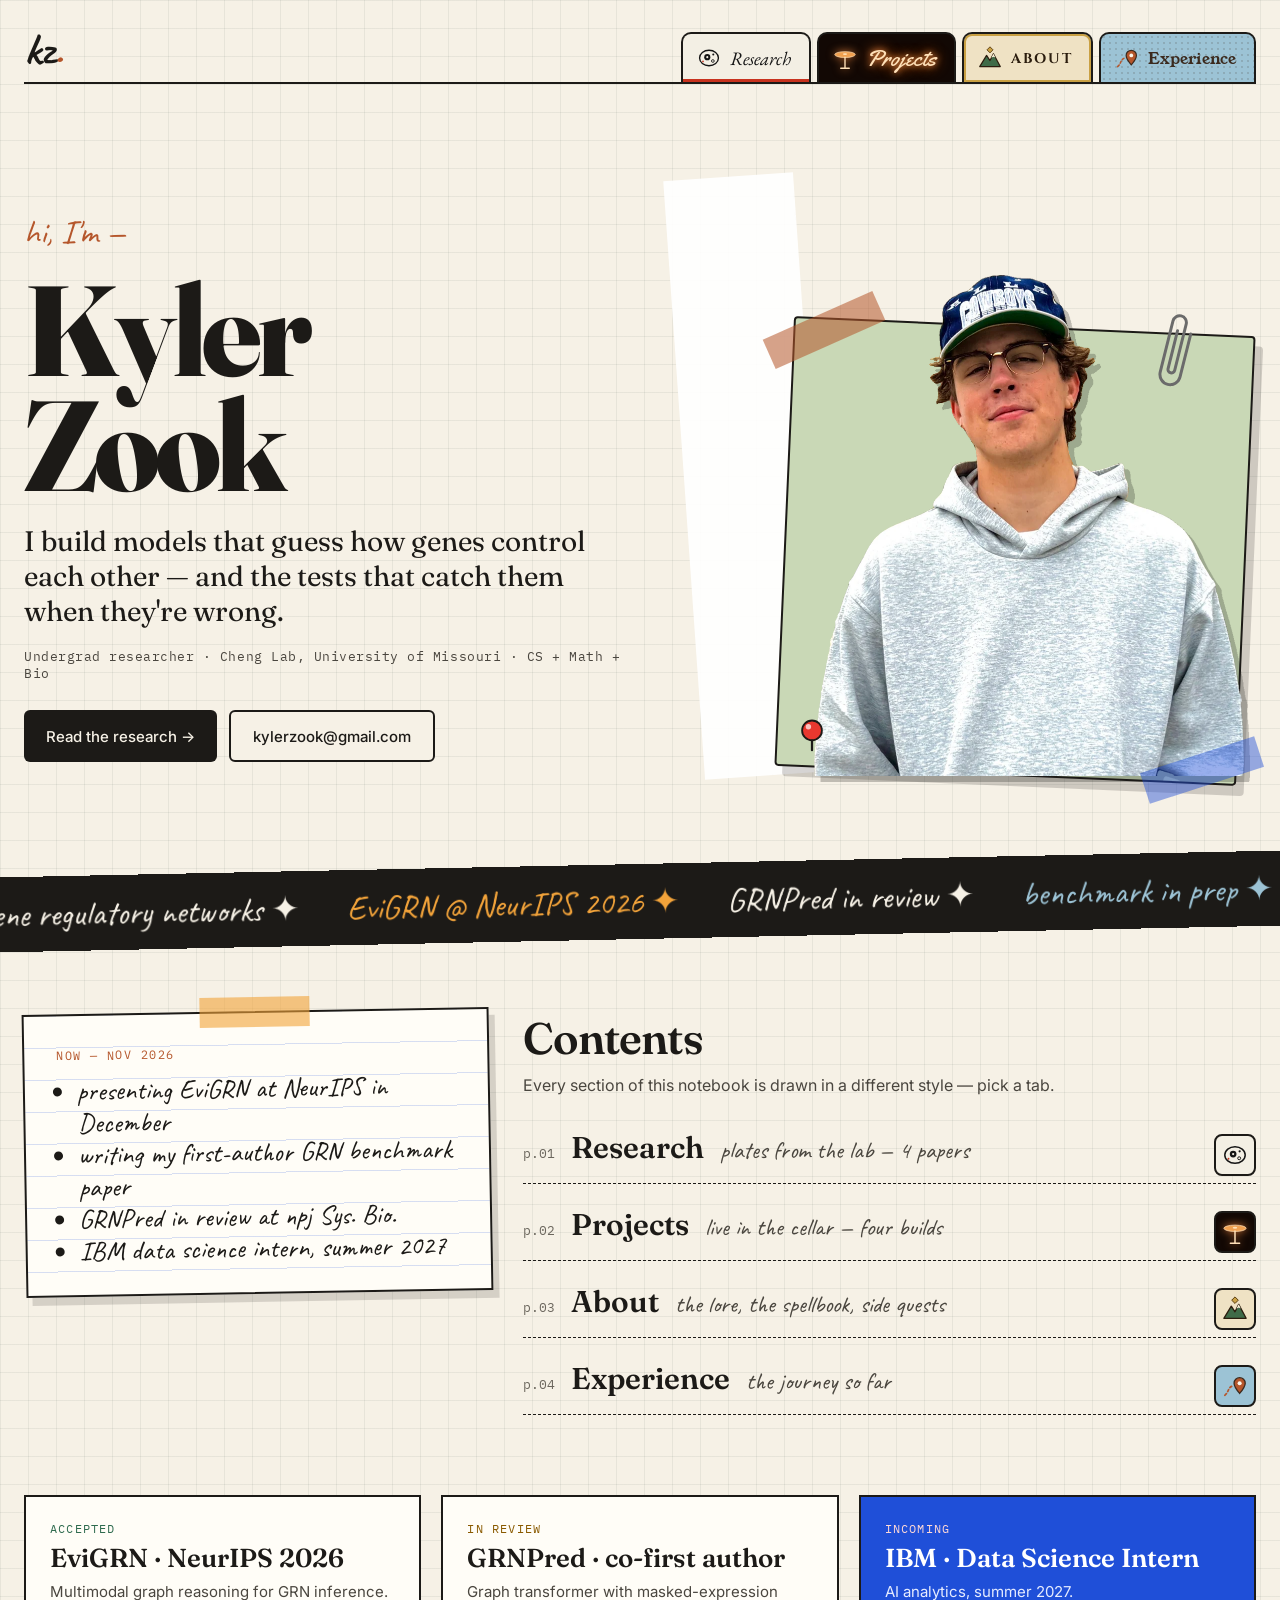
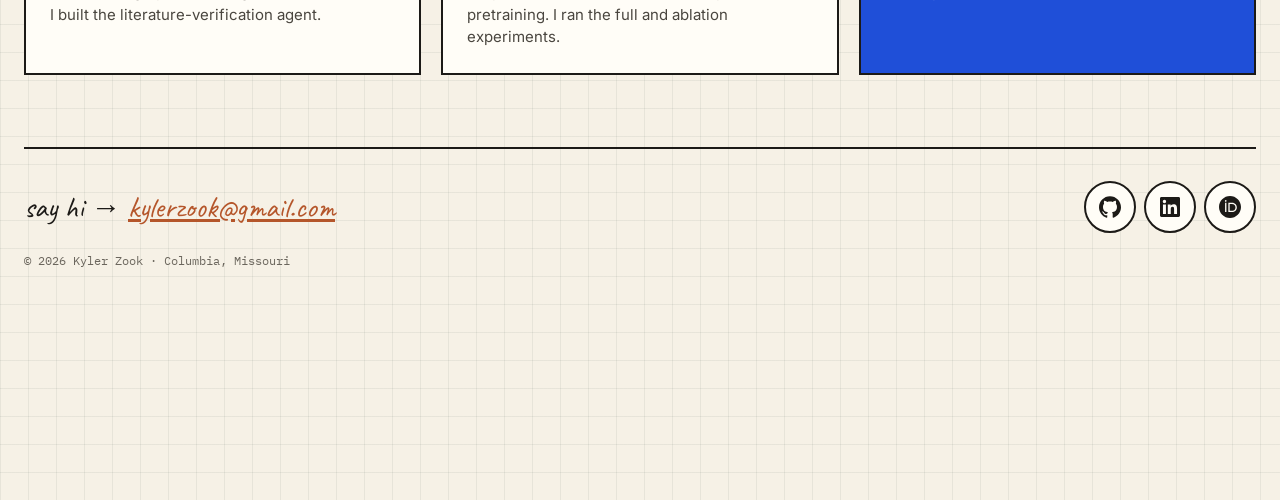
==== commit 1b37550b: "Redesign: notebook home with themed research, projects, about and experience pages" ====
--- a/index.html
+++ b/index.html
@@ -1,441 +1,169 @@
-<!DOCTYPE html>
+<!doctype html>
 <html lang="en">
 <head>
-<meta charset="UTF-8" />
-<meta name="viewport" content="width=device-width, initial-scale=1.0" />
+<meta charset="utf-8">
+<meta name="viewport" content="width=device-width, initial-scale=1">
 <title>Kyler Zook — Machine Learning &amp; Computational Biology</title>
-<meta name="theme-color" content="#f8f5f0" />
-<link rel="canonical" href="https://www.kylerzook.com/" />
-<script>try{const t=localStorage.getItem("theme");if(t==="light"||t==="dark")document.documentElement.dataset.theme=t;}catch(e){}</script>
-<meta name="description" content="Kyler Zook — machine learning for gene regulatory network inference: models that learn how genes regulate one another, and how to tell when they are right." />
-<meta name="author" content="Kyler Zook" />
-<meta property="og:type" content="website" />
-<meta property="og:site_name" content="Kyler Zook" />
-<meta property="og:title" content="Kyler Zook — Machine Learning &amp; Computational Biology" />
-<meta property="og:description" content="Undergraduate researcher at the University of Missouri building machine learning models for gene regulatory network inference." />
-<meta property="og:url" content="https://www.kylerzook.com/" />
-<meta property="og:image" content="https://www.kylerzook.com/og-image.png?v=943b0782" />
-<meta property="og:image:width" content="1200" />
-<meta property="og:image:height" content="630" />
-<meta property="og:image:alt" content="Kyler Zook — Machine learning for questions in biology." />
-<meta name="twitter:card" content="summary_large_image" />
-<meta name="twitter:title" content="Kyler Zook — Machine Learning &amp; Computational Biology" />
-<meta name="twitter:description" content="Machine learning for gene regulatory network inference: models that learn how genes regulate one another, and how to tell when they are right." />
-<meta name="twitter:image" content="https://www.kylerzook.com/og-image.png?v=943b0782" />
-<link rel="icon" href="favicon.svg?v=05bfae7c" type="image/svg+xml" />
-<link rel="apple-touch-icon" href="apple-touch-icon.png?v=b8648a87" />
-<link rel="preconnect" href="https://fonts.googleapis.com" />
-<link rel="preconnect" href="https://fonts.gstatic.com" crossorigin />
-<link rel="stylesheet" href="https://fonts.googleapis.com/css2?family=Inter:wght@400;500;600&amp;display=swap" />
-<link rel="stylesheet" href="portfolio.css?v=17e50e77" />
+<meta name="description" content="Kyler Zook — machine learning for gene regulatory network inference: models that learn how genes regulate one another, and how to tell when they are right.">
+<meta name="author" content="Kyler Zook">
+<link rel="canonical" href="https://www.kylerzook.com/">
+<meta property="og:type" content="website">
+<meta property="og:site_name" content="Kyler Zook">
+<meta property="og:title" content="Kyler Zook — Machine Learning &amp; Computational Biology">
+<meta property="og:description" content="Kyler Zook — machine learning for gene regulatory network inference: models that learn how genes regulate one another, and how to tell when they are right.">
+<meta property="og:url" content="https://www.kylerzook.com/">
+<meta property="og:image" content="https://www.kylerzook.com/og-image.png?v=943b0782">
+<meta property="og:image:width" content="1200">
+<meta property="og:image:height" content="630">
+<meta name="twitter:card" content="summary_large_image">
+<link rel="icon" href="favicon.svg?v=05bfae7c" type="image/svg+xml">
+<link rel="apple-touch-icon" href="apple-touch-icon.png?v=b8648a87">
+<link rel="preconnect" href="https://fonts.googleapis.com">
+<link rel="preconnect" href="https://fonts.gstatic.com" crossorigin>
+<link rel="stylesheet" href="https://fonts.googleapis.com/css2?family=Fraunces:opsz,wght@9..144,400;9..144,600;9..144,800&amp;family=Caveat:wght@500;700&amp;family=IBM+Plex+Mono:wght@400;500&amp;family=Inter:wght@400;500&amp;family=Cinzel:wght@700&amp;family=Yellowtail&amp;family=EB+Garamond:ital@1&amp;family=Young+Serif&amp;display=swap">
+<style>
+body{margin:0;background:#f6f1e6}
+a{color:#1f3a2e}a:hover{color:#b5562b}
+@keyframes rise{from{opacity:0;transform:translateY(40px)}to{opacity:1;transform:none}}
+@keyframes drop{0%{opacity:0;transform:translateY(-70px) rotate(-12deg)}60%{opacity:1;transform:translateY(8px) rotate(3deg)}100%{opacity:1;transform:none}}
+@keyframes marq{to{transform:translateX(-50%)}}
+@keyframes bob{0%,100%{transform:translateY(0)}50%{transform:translateY(-6px)}}
+@keyframes wiggle{0%,100%{transform:rotate(14deg)}25%{transform:rotate(4deg)}75%{transform:rotate(22deg)}}
+.load{animation:rise .9s cubic-bezier(.2,.7,.2,1) both}
+.letter{display:inline-block;animation:drop .8s cubic-bezier(.2,.8,.2,1) both}
+.marquee{display:flex;width:max-content;animation:marq 32s linear infinite}
+.marquee-wrap:hover .marquee{animation-play-state:paused}
+.pin{animation:bob 2.6s ease-in-out infinite}
+.clip:hover{animation:wiggle .5s ease-in-out 2}
+.row{transition:transform .35s cubic-bezier(.2,.7,.2,1),color .2s}
+.row:hover{transform:translateX(14px);color:#b5562b}
+.row .sw{transition:transform .35s cubic-bezier(.2,.7,.2,1)}
+.row:hover .sw{transform:rotate(-8deg) scale(1.2)}
+.row .ul{display:block;height:2px;background:#b5562b;transform:scaleX(0);transform-origin:left;transition:transform .45s cubic-bezier(.2,.7,.2,1)}
+.row:hover .ul{transform:scaleX(1)}
+.lift{transition:transform .35s cubic-bezier(.2,.7,.2,1),box-shadow .35s}
+.lift:hover{transform:translateY(-10px) rotate(-1.2deg);box-shadow:10px 14px 0 rgba(28,26,23,.22)}
+.btn{transition:transform .25s cubic-bezier(.2,.7,.2,1)}
+.btn:hover{transform:translateY(-3px) scale(1.03)}
+.tab svg{transition:transform .35s cubic-bezier(.2,.7,.2,1)}
+.tab:hover svg{transform:rotate(-12deg) scale(1.18)}
+.row:hover .sw svg{transform:none}
+@supports (animation-timeline: view()){.reveal{animation:rise linear both;animation-timeline:view();animation-range:entry 0% cover 30%}}
+@media (prefers-reduced-motion:reduce){*,*::before,*::after{animation:none!important;transition:none!important}}
+</style>
 </head>
 <body>
-
-<a class="skip-link" href="#main">Skip to content</a>
-<header class="site-header"><div class="wrap header-inner">
-  <a class="wordmark" href="#hero" aria-label="Kyler Zook, home">kz<span>.</span></a>
-  <nav class="site-nav" aria-label="Main navigation">
-    <a href="#publications">Publications</a><a href="#projects">Work</a><a href="#about">About</a><a href="#research">Experience</a><a href="#education">Education</a>
-  </nav>
-  <button class="theme-btn" id="themeBtn" type="button" aria-label="Switch colour theme" title="Switch theme"><svg viewBox="0 0 24 24" id="themeIcon" aria-hidden="true"><circle cx="12" cy="12" r="4"/><path d="M12 2v2m0 16v2M2 12h2m16 0h2M5 5l2 2m10 10 2 2M5 19l2-2M17 7l2-2"/></svg></button>
-</div><div class="reading-progress" aria-hidden="true"></div></header>
-
-<main id="main" tabindex="-1">
-
-  <section class="page hero" id="hero" aria-labelledby="hero-title">
-    <div class="wrap hero-grid">
-      <div class="hero-copy">
-        <p class="eyebrow">MACHINE LEARNING &amp; COMPUTATIONAL BIOLOGY</p>
-        <h1 id="hero-title">Kyler Zook<span class="accent">.</span></h1>
-        <p class="hero-statement">Machine learning for<br>questions in biology.</p>
-        <p class="hero-description">I build machine learning models that infer how genes regulate one another, and the evaluation that shows whether those inferences hold up.</p>
-        <div class="cta-row"><a class="btn btn-primary" href="#projects">Explore my work <span aria-hidden="true">↓</span></a><a class="btn btn-ghost" href="mailto:kylerzook@gmail.com">Get in touch <span aria-hidden="true">↗</span></a></div>
-        <div class="hero-meta"><span class="status"><span>Socials</span><div class="socials">
-          <a href="https://github.com/kylerzook" target="_blank" rel="noopener" aria-label="GitHub" title="GitHub">
-            <svg viewBox="0 0 24 24" aria-hidden="true"><path d="M12 .5C5.65.5.5 5.65.5 12c0 5.08 3.29 9.39 7.86 10.91.58.11.79-.25.79-.55 0-.27-.01-1.17-.02-2.12-3.2.7-3.88-1.36-3.88-1.36-.52-1.33-1.28-1.68-1.28-1.68-1.04-.71.08-.7.08-.7 1.15.08 1.76 1.19 1.76 1.19 1.03 1.75 2.69 1.25 3.35.95.1-.74.4-1.25.72-1.54-2.55-.29-5.24-1.28-5.24-5.68 0-1.26.45-2.28 1.19-3.09-.12-.29-.52-1.46.11-3.05 0 0 .97-.31 3.18 1.18a11.1 11.1 0 0 1 2.9-.39c.98 0 1.97.13 2.9.39 2.2-1.49 3.17-1.18 3.17-1.18.63 1.59.23 2.76.11 3.05.74.81 1.19 1.83 1.19 3.09 0 4.41-2.69 5.38-5.25 5.67.41.35.77 1.05.77 2.12 0 1.53-.01 2.76-.01 3.14 0 .31.2.67.8.55A11.51 11.51 0 0 0 23.5 12C23.5 5.65 18.35.5 12 .5z"/></svg>
-          </a>
-          <a href="https://orcid.org/0009-0006-4837-5372" target="_blank" rel="noopener" aria-label="ORCID" title="ORCID">
-            <svg viewBox="0 0 256 256" aria-hidden="true"><path d="M128 0C57.3 0 0 57.3 0 128s57.3 128 128 128 128-57.3 128-128S198.7 0 128 0zM86.3 186.2H70.9V79.1h15.4v107.1zm-7.7-116.8c-5.5 0-10-4.5-10-10s4.5-10 10-10 10 4.5 10 10-4.5 10-10 10zm101.1 116.8h-42.8V79.1h41.6c39.6 0 57 28.3 57 53.6 0 27.5-21.5 53.5-55.8 53.5zm-1.2-93.2h-26.2v79.3h25.6c34.9 0 42.9-26.5 42.9-39.7 0-21.5-13.7-39.6-42.3-39.6z"/></svg>
-          </a>
-          <a href="https://www.linkedin.com/in/kylerzook" target="_blank" rel="noopener" aria-label="LinkedIn" title="LinkedIn">
-            <svg viewBox="0 0 24 24" aria-hidden="true"><path d="M20.45 20.45h-3.55v-5.57c0-1.33-.03-3.04-1.85-3.04-1.85 0-2.14 1.45-2.14 2.94v5.67H9.35V9h3.41v1.56h.05c.48-.9 1.64-1.85 3.37-1.85 3.6 0 4.27 2.37 4.27 5.46v6.28zM5.34 7.43a2.06 2.06 0 1 1 0-4.12 2.06 2.06 0 0 1 0 4.12zM7.12 20.45H3.56V9h3.56v11.45zM22.22 0H1.77C.79 0 0 .77 0 1.72v20.55C0 23.23.79 24 1.77 24h20.45c.98 0 1.78-.77 1.78-1.73V1.72C24 .77 23.2 0 22.22 0z"/></svg>
-          </a>
-        </div></div>
-      </div>
-      <figure class="network-panel" data-view="network">
-        <div class="panel-heading"><span>RESEARCH NOTEBOOK</span><span>01 / GRN</span></div>
-        <svg class="network-art" viewBox="0 0 440 350" role="img" aria-labelledby="network-title"><title id="network-title">An illustrative gene regulatory network, connecting genes across biological pathways</title>
-          <defs><pattern id="grid" width="24" height="24" patternUnits="userSpaceOnUse"><circle cx="1" cy="1" r="1" fill="currentColor" opacity=".14"/></pattern></defs>
-          <rect width="440" height="350" fill="url(#grid)"/>
-          <g class="network-orbits" fill="none"><circle cx="220" cy="175" r="128"/><circle cx="220" cy="175" r="84"/></g>
-          <g class="network-lines"><path d="M70 117 151 72 222 139 306 74 365 151 298 225 354 285M70 117 129 205 82 274 199 287 298 225 222 139 129 205 199 287M151 72 129 205 298 225 306 74M70 117 222 139 365 151M199 287 222 139M129 205 70 117M298 225 365 151"/></g>
-          <g class="network-focus" aria-hidden="true"><path d="M151 72 222 139 365 151M70 117 222 139 298 225M222 139 199 287M222 139 129 205"/></g>
-          <g class="network-halos"><circle cx="222" cy="139" r="28"/><circle cx="129" cy="205" r="22"/><circle cx="298" cy="225" r="24"/></g>
-          <g class="network-nodes"><circle cx="70" cy="117" r="6"/><circle cx="151" cy="72" r="8"/><circle cx="222" cy="139" r="12"/><circle cx="306" cy="74" r="7"/><circle cx="365" cy="151" r="6"/><circle cx="129" cy="205" r="9"/><circle cx="82" cy="274" r="5"/><circle cx="199" cy="287" r="7"/><circle cx="298" cy="225" r="10"/><circle cx="354" cy="285" r="5"/></g>
-          <g class="network-labels"><text x="236" y="120">TF</text><text x="93" y="192">GENE</text><text x="311" y="218">TARGET</text></g>
-        </svg>
-        <figcaption><span class="figure-index">AN ILLUSTRATIVE NETWORK</span><strong>How do genes<br>influence each other?</strong></figcaption>
-        <div class="network-controls" role="group" aria-label="Explore the network illustration" hidden>
-          <button type="button" data-view="network" aria-pressed="true">Network</button>
-          <button type="button" data-view="regulation" aria-pressed="false">Regulation</button>
-          <button type="button" data-view="prediction" aria-pressed="false">Prediction</button>
-        </div>
-        <p class="network-note" id="network-note" aria-live="polite">Each node represents a gene. Connections represent possible regulatory relationships.</p>
-      </figure>
-    </div>
-    <div class="wrap hero-bottom"><span>Undergraduate researcher <span aria-hidden="true">/</span> University of Missouri — Columbia</span><a href="#projects">Selected work <span aria-hidden="true">↓</span></a></div>
-  </section>
-
-  <!-- Publications -->
-  <section class="page" id="publications">
-    <div class="wrap">
-      <div class="section-head">
-        <p class="eyebrow"><span class="idx">01</span> Publications</p>
-        <h2 class="section-title"><span>Publications and work in progress.</span></h2>
-      </div>
-      <div class="pub">
-        <span class="pub-status is-accepted">Accepted</span>
-        <p class="pub-cite">A. Hegde, <strong>K. Zook</strong>, Y. Wang, J. Cheng. “Multimodal graph reasoning for gene regulatory network inference.” <em>NeurIPS</em> 2026.</p>
-        <p class="pub-note">Co-author. I worked on the automated literature-validation agent and the multi-omic validation component, which combines chromatin-accessibility and transcriptomic data.</p>
-        <div class="pub-links"><a class="pub-link" href="https://github.com/BioinfoMachineLearning/EviGRN" target="_blank" rel="noopener"><svg viewBox="0 0 24 24" aria-hidden="true"><path d="M12 .5C5.65.5.5 5.65.5 12c0 5.08 3.29 9.39 7.86 10.91.58.11.79-.25.79-.55 0-.27-.01-1.17-.02-2.12-3.2.7-3.88-1.36-3.88-1.36-.52-1.33-1.28-1.68-1.28-1.68-1.04-.71.08-.7.08-.7 1.15.08 1.76 1.19 1.76 1.19 1.03 1.75 2.69 1.25 3.35.95.1-.74.4-1.25.72-1.54-2.55-.29-5.24-1.28-5.24-5.68 0-1.26.45-2.28 1.19-3.09-.12-.29-.52-1.46.11-3.05 0 0 .97-.31 3.18 1.18a11.1 11.1 0 0 1 2.9-.39c.98 0 1.97.13 2.9.39 2.2-1.49 3.17-1.18 3.17-1.18.63 1.59.23 2.76.11 3.05.74.81 1.19 1.83 1.19 3.09 0 4.41-2.69 5.38-5.25 5.67.41.35.77 1.05.77 2.12 0 1.53-.01 2.76-.01 3.14 0 .31.2.67.8.55A11.51 11.51 0 0 0 23.5 12C23.5 5.65 18.35.5 12 .5z"/></svg>Code: EviGRN <span aria-hidden="true">↗</span></a></div>
-        <figure class="card-vis pub-fig">
-          <svg class="diagram" viewBox="0 0 300 92" role="img" aria-label="Expression, accessibility, and motif evidence feed a transcription-factor-centred graph model; predictions are then checked against the literature">
-            <defs><marker id="a5" viewBox="0 0 8 8" refX="6" refY="4" markerWidth="5" markerHeight="5" orient="auto"><path d="M0 1 L6 4 L0 7 z" fill="currentColor" opacity=".5"/></marker></defs>
-            <g color="var(--muted)">
-              <rect class="bx" x="1" y="4" width="70" height="20" rx="5"/><rect class="bx" x="1" y="32" width="70" height="20" rx="5"/><rect class="bx bx-miss" x="1" y="60" width="70" height="20" rx="5"/>
-              <text class="lbl" x="36" y="17" text-anchor="middle">expression</text><text class="lbl" x="36" y="45" text-anchor="middle">accessibility</text><text class="lbl" x="36" y="73" text-anchor="middle">motif</text>
-              <line class="arw-l" x1="73" y1="14" x2="110" y2="40" marker-end="url(#a5)"/><line class="arw-l" x1="73" y1="42" x2="110" y2="46" marker-end="url(#a5)"/><line class="arw-l" x1="73" y1="70" x2="110" y2="52" marker-end="url(#a5)"/>
-              <line class="edge" x1="128" y1="46" x2="166" y2="22"/><line class="edge" x1="128" y1="46" x2="172" y2="46"/><line class="edge" x1="128" y1="46" x2="166" y2="70"/>
-              <circle class="nd-a" cx="128" cy="46" r="8"/><circle class="nd" cx="166" cy="22" r="4"/><circle class="nd" cx="172" cy="46" r="4"/><circle class="nd" cx="166" cy="70" r="4"/>
-              <text class="lbl" x="150" y="90" text-anchor="middle">TF-centred graph</text>
-              <line class="arw-l" x1="182" y1="46" x2="216" y2="46" marker-end="url(#a5)"/>
-              <rect class="bx-a" x="220" y="33" width="78" height="26" rx="5"/>
-              <text class="lbl-a" x="259" y="49" text-anchor="middle">literature check</text>
-            </g>
-          </svg>
-        </figure>
-      </div>
-      <div class="pub">
-        <span class="pub-status in-review">In Review</span>
-        <p class="pub-cite">T. Nguyen, A. Hegde, <strong>K. Zook</strong>, J. Cheng. “GRNPred: A Multimodal Graph Transformer with Masked Gene Expression Pretraining for Gene Regulatory Network Inference” <em>npj Systems Biology and Applications</em></p>
-        <p class="pub-note">Co-first author. I ran the full-model, ablation, and supplementary experiments for revision, fixed bugs in the training and evaluation code, and rewrote parts of the manuscript.</p>
-        <div class="pub-links"><a class="pub-link" href="https://github.com/jianlin-cheng/GRNPred/" target="_blank" rel="noopener"><svg viewBox="0 0 24 24" aria-hidden="true"><path d="M12 .5C5.65.5.5 5.65.5 12c0 5.08 3.29 9.39 7.86 10.91.58.11.79-.25.79-.55 0-.27-.01-1.17-.02-2.12-3.2.7-3.88-1.36-3.88-1.36-.52-1.33-1.28-1.68-1.28-1.68-1.04-.71.08-.7.08-.7 1.15.08 1.76 1.19 1.76 1.19 1.03 1.75 2.69 1.25 3.35.95.1-.74.4-1.25.72-1.54-2.55-.29-5.24-1.28-5.24-5.68 0-1.26.45-2.28 1.19-3.09-.12-.29-.52-1.46.11-3.05 0 0 .97-.31 3.18 1.18a11.1 11.1 0 0 1 2.9-.39c.98 0 1.97.13 2.9.39 2.2-1.49 3.17-1.18 3.17-1.18.63 1.59.23 2.76.11 3.05.74.81 1.19 1.83 1.19 3.09 0 4.41-2.69 5.38-5.25 5.67.41.35.77 1.05.77 2.12 0 1.53-.01 2.76-.01 3.14 0 .31.2.67.8.55A11.51 11.51 0 0 0 23.5 12C23.5 5.65 18.35.5 12 .5z"/></svg>Code: GRNPred <span aria-hidden="true">↗</span></a></div>
-        <figure class="card-vis pub-fig">
-          <svg class="diagram" viewBox="0 0 300 92" role="img" aria-label="Expression, GO annotations, gene descriptions, and motif priors feed a graph transformer that is pretrained by masked expression reconstruction, then finetuned to predict TF–target edges">
-            <defs><marker id="a7" viewBox="0 0 8 8" refX="6" refY="4" markerWidth="5" markerHeight="5" orient="auto"><path d="M0 1 L6 4 L0 7 z" fill="currentColor" opacity=".5"/></marker></defs>
-            <g color="var(--muted)">
-              <rect class="bx" x="1" y="4" width="62" height="16" rx="4"/><rect class="bx" x="1" y="26" width="62" height="16" rx="4"/><rect class="bx" x="1" y="48" width="62" height="16" rx="4"/><rect class="bx" x="1" y="70" width="62" height="16" rx="4"/>
-              <text class="lbl" x="32" y="15.5" text-anchor="middle">expression</text><text class="lbl" x="32" y="37.5" text-anchor="middle">GO terms</text><text class="lbl" x="32" y="59.5" text-anchor="middle">gene text</text><text class="lbl" x="32" y="81.5" text-anchor="middle">motif priors</text>
-              <line class="arw-l" x1="65" y1="12" x2="94" y2="18" marker-end="url(#a7)"/><line class="arw-l" x1="65" y1="34" x2="94" y2="22" marker-end="url(#a7)"/><line class="arw-l" x1="65" y1="56" x2="94" y2="25" marker-end="url(#a7)"/><line class="arw-l" x1="65" y1="78" x2="94" y2="28" marker-end="url(#a7)"/>
-              <rect class="bx bx-miss" x="98" y="8" width="96" height="28" rx="5"/>
-              <text class="lbl" x="146" y="25" text-anchor="middle">1 · masked pretrain</text>
-              <line class="arw-l" x1="146" y1="38" x2="146" y2="52" marker-end="url(#a7)"/>
-              <rect class="bx-a" x="98" y="56" width="96" height="28" rx="5"/>
-              <text class="lbl-a" x="146" y="73" text-anchor="middle">2 · edge finetune</text>
-              <line class="arw-l" x1="196" y1="66" x2="226" y2="52" marker-end="url(#a7)"/>
-              <line class="edge" x1="240" y1="46" x2="282" y2="20"/><line class="edge" x1="240" y1="46" x2="290" y2="46"/><line class="edge" x1="240" y1="46" x2="282" y2="72"/>
-              <circle class="nd-a" cx="240" cy="46" r="8"/><circle class="nd" cx="282" cy="20" r="4"/><circle class="nd" cx="290" cy="46" r="4"/><circle class="nd" cx="282" cy="72" r="4"/>
-              <text class="lbl" x="298" y="91" text-anchor="end">TF–target edges</text>
-            </g>
-          </svg>
-        </figure>
-      </div>
-      <div class="pub">
-        <span class="pub-status">In Preparation</span>
-        <p class="pub-cite">A. Hegde, <strong>K. Zook</strong>, J. Cheng. “Dynamic gene regulatory network inference.” <span class="pub-wt">(working title)</span></p>
-        <p class="pub-note">Co-author. Inferring gene regulatory networks that change over time, rather than treating them as fixed.</p>
-        <figure class="card-vis pub-fig">
-          <svg class="diagram" viewBox="0 0 300 92" role="img" aria-label="A gene regulatory network that changes over time">
-            <defs><marker id="a8" viewBox="0 0 8 8" refX="6" refY="4" markerWidth="5" markerHeight="5" orient="auto"><path d="M0 1 L6 4 L0 7 z" fill="currentColor" opacity=".5"/></marker></defs>
-            <g color="var(--muted)">
-              <rect class="bx" x="8" y="4" width="64" height="18" rx="4"/><rect class="bx" x="118" y="4" width="64" height="18" rx="4"/><rect class="bx" x="228" y="4" width="64" height="18" rx="4"/>
-              <text class="lbl" x="40" y="16.5" text-anchor="middle">t₁</text><text class="lbl" x="150" y="16.5" text-anchor="middle">t₂</text><text class="lbl" x="260" y="16.5" text-anchor="middle">t₃</text>
-              <line class="arw-l" x1="74" y1="13" x2="114" y2="13" marker-end="url(#a8)"/><line class="arw-l" x1="184" y1="13" x2="224" y2="13" marker-end="url(#a8)"/>
-              <line class="arw-l" x1="40" y1="24" x2="40" y2="36" marker-end="url(#a8)"/><line class="arw-l" x1="150" y1="24" x2="150" y2="36" marker-end="url(#a8)"/><line class="arw-l" x1="260" y1="24" x2="260" y2="36" marker-end="url(#a8)"/>
-              <line class="edge" x1="40" y1="56" x2="20" y2="46"/><line class="edge" x1="40" y1="56" x2="62" y2="48"/><line class="edge" x1="40" y1="56" x2="30" y2="74"/>
-              <line class="edge" x1="150" y1="56" x2="130" y2="46"/><line class="edge" x1="150" y1="56" x2="170" y2="66"/><line class="edge" x1="150" y1="56" x2="162" y2="76"/><line class="edge" x1="130" y1="46" x2="140" y2="76"/>
-              <line class="edge" x1="260" y1="56" x2="282" y2="48"/><line class="edge" x1="260" y1="56" x2="248" y2="76"/><line class="edge" x1="282" y1="48" x2="272" y2="76"/>
-              <circle class="nd-a" cx="40" cy="56" r="6"/><circle class="nd" cx="20" cy="46" r="3.5"/><circle class="nd" cx="62" cy="48" r="3.5"/><circle class="nd" cx="30" cy="74" r="3.5"/>
-              <circle class="nd-a" cx="150" cy="56" r="6"/><circle class="nd" cx="130" cy="46" r="3.5"/><circle class="nd" cx="170" cy="66" r="3.5"/><circle class="nd" cx="162" cy="76" r="3.5"/><circle class="nd" cx="140" cy="76" r="3.5"/>
-              <circle class="nd-a" cx="260" cy="56" r="6"/><circle class="nd" cx="282" cy="48" r="3.5"/><circle class="nd" cx="248" cy="76" r="3.5"/><circle class="nd" cx="272" cy="76" r="3.5"/>
-              <text class="lbl" x="150" y="88" text-anchor="middle">a network that changes over time</text>
-            </g>
-          </svg>
-        </figure>
-      </div>
-      <div class="pub">
-        <span class="pub-status">In Preparation</span>
-        <p class="pub-cite"><strong>K. Zook</strong>, A. Hegde, J. Cheng. “A Benchmark for Evaluating Graph-Based Gene Regulatory Network Inference.”</p>
-        <p class="pub-note">First author. Planned for submission in December 2026.</p>
-        <figure class="card-vis pub-fig">
-          <svg class="diagram" viewBox="0 0 300 92" role="img" aria-label="Several inference methods pass through one shared evaluation and come out as comparable results">
-            <defs><marker id="a6" viewBox="0 0 8 8" refX="6" refY="4" markerWidth="5" markerHeight="5" orient="auto"><path d="M0 1 L6 4 L0 7 z" fill="currentColor" opacity=".5"/></marker></defs>
-            <g color="var(--muted)">
-              <circle class="nd" cx="24" cy="16" r="5"/><circle class="nd" cx="24" cy="36" r="5"/><circle class="nd" cx="24" cy="56" r="5"/><circle class="nd" cx="24" cy="76" r="5"/>
-              <line class="arw-l" x1="32" y1="16" x2="100" y2="40" marker-end="url(#a6)"/><line class="arw-l" x1="32" y1="36" x2="100" y2="44" marker-end="url(#a6)"/><line class="arw-l" x1="32" y1="56" x2="100" y2="48" marker-end="url(#a6)"/><line class="arw-l" x1="32" y1="76" x2="100" y2="52" marker-end="url(#a6)"/>
-              <rect class="bx-a" x="104" y="31" width="92" height="30" rx="5"/>
-              <text class="lbl-a" x="150" y="49" text-anchor="middle">shared evaluation</text>
-              <line class="arw-l" x1="198" y1="46" x2="226" y2="46" marker-end="url(#a6)"/>
-              <rect class="bx" x="232" y="22" width="64" height="10" rx="3"/><rect class="bx" x="232" y="36" width="50" height="10" rx="3"/><rect class="bx" x="232" y="50" width="38" height="10" rx="3"/><rect class="bx" x="232" y="64" width="26" height="10" rx="3"/>
-              <text class="lbl" x="24" y="91" text-anchor="middle">methods</text><text class="lbl" x="298" y="91" text-anchor="end">comparable results</text>
-            </g>
-          </svg>
-        </figure>
-      </div>
-    </div>
-  </section>
-
-  <!-- Selected work -->
-  <section class="page" id="projects">
-    <div class="wrap">
-      <div class="section-head">
-        <p class="eyebrow"><span class="idx">02</span> Selected Work</p>
-        <h2 class="section-title"><span>Projects I’ve built.</span></h2>
-      </div>
-      <div class="project-toolbar" hidden>
-        <div class="project-filters" role="group" aria-label="Filter projects">
-          <button type="button" data-filter="all" aria-pressed="true">All work</button>
-          <button type="button" data-filter="ml" aria-pressed="false">Machine learning</button>
-          <button type="button" data-filter="systems" aria-pressed="false">Systems</button>
-        </div>
-        <p class="project-count" role="status">4 projects</p>
-      </div>
-      <div class="project-grid" id="project-grid">
-
-        <article class="card" data-category="ml systems">
-          <p class="num">01 / ML INFRASTRUCTURE</p>
-          <h3>Distributed ML Experiment Platform</h3>
-          <p>A self-hosted platform that runs ML experiments as queued jobs, built to survive repeated submissions and worker failures without corrupting results. Part of ongoing, unpublished research.</p>
-          <div class="card-vis">
-            <svg class="diagram" viewBox="0 0 300 92" role="img" aria-label="Jobs enter a queue, are picked up by parallel workers, and results are written to one store">
-              <defs><marker id="a1" viewBox="0 0 8 8" refX="6" refY="4" markerWidth="5" markerHeight="5" orient="auto"><path d="M0 1 L6 4 L0 7 z" fill="currentColor" opacity=".5"/></marker></defs>
-              <g color="var(--muted)">
-                <rect class="bx" x="1" y="33" width="56" height="26" rx="7"/><text class="lbl" x="29" y="49" text-anchor="middle">jobs</text>
-                <line class="arw-l" x1="57" y1="46" x2="71" y2="46" marker-end="url(#a1)"/>
-                <rect class="bx" x="75" y="33" width="56" height="26" rx="7"/><text class="lbl" x="103" y="49" text-anchor="middle">queue</text>
-                <line class="arw-l" x1="131" y1="42" x2="151" y2="18" marker-end="url(#a1)"/><line class="arw-l" x1="131" y1="46" x2="151" y2="46" marker-end="url(#a1)"/><line class="arw-l" x1="131" y1="50" x2="151" y2="74" marker-end="url(#a1)"/>
-                <rect class="bx" x="155" y="6" width="56" height="22" rx="7"/><rect class="bx" x="155" y="35" width="56" height="22" rx="7"/><rect class="bx" x="155" y="64" width="56" height="22" rx="7"/>
-                <text class="lbl" x="183" y="20" text-anchor="middle">worker</text><text class="lbl" x="183" y="49" text-anchor="middle">worker</text><text class="lbl" x="183" y="78" text-anchor="middle">worker</text>
-                <line class="arw-l" x1="211" y1="17" x2="231" y2="42" marker-end="url(#a1)"/><line class="arw-l" x1="211" y1="46" x2="231" y2="46" marker-end="url(#a1)"/><line class="arw-l" x1="211" y1="75" x2="231" y2="50" marker-end="url(#a1)"/>
-                <rect class="bx-a" x="235" y="33" width="64" height="26" rx="7"/><text class="lbl-a" x="267" y="49" text-anchor="middle">results DB</text>
-              </g>
-            </svg>
-          </div>
-          <ul class="stack"><li>Python</li><li>FastAPI</li><li>PostgreSQL</li><li>Redis</li><li>Celery</li><li>Docker</li></ul>
-          <a class="btn-text card-link" href="https://github.com/kylerzook" target="_blank" rel="noopener">Browse GitHub <span class="arw" aria-hidden="true">↗</span></a>
-        </article>
-
-        <article class="card" data-category="ml systems">
-          <p class="num">02 / GPU COMPUTING</p>
-          <h3>Custom Triton Kernels for GNN Operations</h3>
-          <p>Custom GPU kernels for the sparse message-passing operations used in graph neural networks. The goal was to reduce memory traffic and kernel-launch overhead during training.</p>
-          <div class="card-vis">
-            <svg class="diagram" viewBox="0 0 300 92" role="img" aria-label="Neighbour features gathered into a target node, then a fused kernel">
-              <defs><marker id="a2" viewBox="0 0 8 8" refX="6" refY="4" markerWidth="5" markerHeight="5" orient="auto"><path d="M0 1 L6 4 L0 7 z" fill="currentColor" opacity=".5"/></marker></defs>
-              <g color="var(--text-3)">
-                <line class="edge" x1="34" y1="16" x2="140" y2="46"/><line class="edge" x1="22" y1="46" x2="140" y2="46"/>
-                <line class="edge" x1="34" y1="76" x2="140" y2="46"/><line class="edge" x1="58" y1="31" x2="140" y2="46"/>
-                <line class="edge" x1="58" y1="63" x2="140" y2="46"/>
-                <circle class="nd" cx="34" cy="16" r="4.5"/><circle class="nd" cx="22" cy="46" r="4.5"/>
-                <circle class="nd" cx="34" cy="76" r="4.5"/><circle class="nd" cx="58" cy="31" r="3.5"/>
-                <circle class="nd" cx="58" cy="63" r="3.5"/><circle class="nd-a" cx="140" cy="46" r="8.5"/>
-                <line class="arw-l flow" x1="155" y1="46" x2="196" y2="46" marker-end="url(#a2)"/>
-                <rect class="bx-a" x="200" y="33" width="92" height="26" rx="7"/>
-                <text class="lbl-a" x="246" y="49" text-anchor="middle">fused kernel</text>
-                <text class="lbl" x="40" y="90" text-anchor="middle">neighbours</text>
-                <text class="lbl" x="140" y="90" text-anchor="middle">aggregate</text>
-              </g>
-            </svg>
-          </div>
-          <ul class="stack"><li>Triton</li><li>PyTorch</li><li>CUDA</li></ul>
-          <a class="btn-text card-link" href="https://github.com/kylerzook" target="_blank" rel="noopener">Browse GitHub <span class="arw" aria-hidden="true">↗</span></a>
-        </article>
-
-        <article class="card" data-category="ml">
-          <p class="num">03 / APPLIED AI</p>
-          <h3>Creator Knowledge Base &amp; RAG Platform</h3>
-          <p>A pipeline that turns YouTube captions, metadata, and transcripts into searchable knowledge bases for individual creators, covering up to 4,000 videos per creator.</p>
-          <div class="card-vis">
-            <svg class="diagram" viewBox="0 0 300 92" role="img" aria-label="Pipeline: transcript, chunk, embed, vector database">
-              <defs><marker id="a3" viewBox="0 0 8 8" refX="6" refY="4" markerWidth="5" markerHeight="5" orient="auto"><path d="M0 1 L6 4 L0 7 z" fill="currentColor" opacity=".5"/></marker></defs>
-              <g color="var(--text-3)">
-                <text class="lbl" x="150" y="14" text-anchor="middle">4,000 videos per creator</text>
-                <rect class="bx" x="1" y="32" width="64" height="26" rx="7"/><rect class="bx" x="79" y="32" width="64" height="26" rx="7"/>
-                <rect class="bx" x="157" y="32" width="64" height="26" rx="7"/><rect class="bx-a" x="235" y="32" width="64" height="26" rx="7"/>
-                <text class="lbl" x="33" y="48" text-anchor="middle">transcript</text><text class="lbl" x="111" y="48" text-anchor="middle">chunk</text>
-                <text class="lbl" x="189" y="48" text-anchor="middle">embed</text><text class="lbl-a" x="267" y="48" text-anchor="middle">vector DB</text>
-                <line class="arw-l flow" x1="65" y1="45" x2="77" y2="45" marker-end="url(#a3)"/>
-                <line class="arw-l flow" x1="143" y1="45" x2="155" y2="45" marker-end="url(#a3)"/>
-                <line class="arw-l flow" x1="221" y1="45" x2="233" y2="45" marker-end="url(#a3)"/>
-                <text class="lbl" x="150" y="84" text-anchor="middle">similarity search → grounded answer</text>
-              </g>
-            </svg>
-          </div>
-          <ul class="stack"><li>Python</li><li>LangChain</li><li>Ollama</li><li>AWS</li></ul>
-          <a class="btn-text card-link" href="https://github.com/kylerzook" target="_blank" rel="noopener">Browse GitHub <span class="arw" aria-hidden="true">↗</span></a>
-        </article>
-
-        <article class="card" data-category="systems">
-          <p class="num">04 / SYSTEMS ENGINEERING</p>
-          <h3>Redis-Inspired Multithreaded Key-Value Store</h3>
-          <p>An in-memory key-value store built from the socket layer upward, including custom memory management and a TCP request path for real-time SET and GET operations.</p>
-          <div class="card-vis">
-            <svg class="diagram" viewBox="0 0 300 92" role="img" aria-label="Request path: client, TCP, parser, hash table over a memory pool">
-              <defs><marker id="a4" viewBox="0 0 8 8" refX="6" refY="4" markerWidth="5" markerHeight="5" orient="auto"><path d="M0 1 L6 4 L0 7 z" fill="currentColor" opacity=".5"/></marker></defs>
-              <g color="var(--text-3)">
-                <text class="lbl" x="150" y="12" text-anchor="middle">SET / GET</text>
-                <rect class="bx" x="1" y="24" width="64" height="26" rx="7"/><rect class="bx" x="79" y="24" width="64" height="26" rx="7"/>
-                <rect class="bx" x="157" y="24" width="64" height="26" rx="7"/><rect class="bx-a" x="235" y="24" width="64" height="26" rx="7"/>
-                <text class="lbl" x="33" y="40" text-anchor="middle">client</text><text class="lbl" x="111" y="40" text-anchor="middle">TCP</text>
-                <text class="lbl" x="189" y="40" text-anchor="middle">parser</text><text class="lbl-a" x="267" y="40" text-anchor="middle">hash table</text>
-                <line class="arw-l flow" x1="65" y1="37" x2="77" y2="37" marker-end="url(#a4)"/>
-                <line class="arw-l flow" x1="143" y1="37" x2="155" y2="37" marker-end="url(#a4)"/>
-                <line class="arw-l flow" x1="221" y1="37" x2="233" y2="37" marker-end="url(#a4)"/>
-                <line class="arw-l" x1="267" y1="50" x2="267" y2="63" marker-end="url(#a4)"/>
-                <rect class="bx" x="79" y="66" width="220" height="22" rx="7"/>
-                <text class="lbl" x="189" y="80" text-anchor="middle">custom memory pool · serialization</text>
-              </g>
-            </svg>
-          </div>
-          <ul class="stack"><li>C++</li><li>TCP Sockets</li><li>Multithreading</li></ul>
-          <a class="btn-text card-link" href="https://github.com/kylerzook" target="_blank" rel="noopener">Browse GitHub <span class="arw" aria-hidden="true">↗</span></a>
-        </article>
-
-      </div>
-    </div>
-  </section>
-
-  <!-- About -->
-  <section class="page" id="about">
-    <div class="wrap">
-      <div class="section-head">
-        <p class="eyebrow"><span class="idx">03</span> About</p>
-        <h2 class="section-title"><span>About me.</span></h2>
-      </div>
-      <div class="about-grid">
-        <div>
-          <p>I’m a junior at the University of Missouri–Columbia studying computer science through the accelerated B.S./M.S. program, with minors in mathematics and biological sciences. I’m interested in the point where computation can make biological questions easier to test.</p>
-          <p>In <strong>Dr. Jianlin Cheng’s lab</strong>, I develop machine learning methods for <strong>gene regulatory network inference</strong>: learning, from genomic data, which genes control which, and how that changes over time. I developed the literature-verification module for EviGRN, which checks predicted regulatory links against published evidence (co-author, accepted to <em>NeurIPS</em> 2026). I am also co-first author on GRNPred, a GRN inference model now in review, where I ran the full and ablation experiments and helped revise the manuscript.</p>
-          <p>I also like systems work: job queues, GPU kernels, and retrieval pipelines. The less visible parts of a project matter to me—clean data, reproducible runs, and results that hold up when someone else tries them.</p>
-        </div>
-        <div>
-          <div class="skill-block"><h3>Languages</h3>
-            <ul class="pills"><li>Python</li><li>C/C++</li><li>Java</li><li>SQL</li><li>JavaScript</li><li>Bash</li></ul></div>
-          <div class="skill-block"><h3>Libraries &amp; Frameworks</h3>
-            <ul class="pills"><li>PyTorch</li><li>TensorFlow</li><li>Scikit-learn</li><li>Pandas</li><li>NumPy</li><li>SciPy</li><li>LangChain</li><li>FastAPI</li></ul></div>
-          <div class="skill-block"><h3>Infrastructure</h3>
-            <ul class="pills"><li>Docker</li><li>PostgreSQL</li><li>Redis</li><li>MongoDB</li><li>AWS</li><li>Git</li><li>Linux</li></ul></div>
-          <div class="skill-block"><h3>Focus Areas</h3>
-            <ul class="pills"><li>Machine Learning</li><li>Agentic Workflows</li><li>Diffusion Models</li><li>Flow-Matching Models</li><li>Single-cell Genomics</li><li>Multi-omics</li></ul></div>
+<div style="min-height: 2100px; background-color: #f6f1e6; background-image: linear-gradient(rgba(31,58,46,.07) 1px, transparent 1px), linear-gradient(90deg, rgba(31,58,46,.07) 1px, transparent 1px); background-size: 28px 28px; color: #1c1a17; font-family: Inter, system-ui, sans-serif; overflow: hidden">
+  <div style="max-width: 1240px; margin: 0 auto; padding: 0 24px; position: relative">
+    <header class="load" style="display: flex; flex-wrap: wrap; align-items: flex-end; justify-content: space-between; gap: 16px; padding-top: 28px; border-bottom: 2px solid #1c1a17">
+      <a href="./" style="font-family: Caveat, cursive; font-size: 44px; font-weight: 700; line-height: 1; text-decoration: none; color: #1c1a17; padding-bottom: 10px">kz<span style="color: #b5562b">.</span></a>
+      <nav aria-label="Main" style="display: flex; flex-wrap: wrap; gap: 6px">
+        <a class="btn tab" href="research.html" style="display: inline-flex; align-items: center; gap: 9px; min-height: 48px; padding: 0 18px 0 14px; border: 2px solid #1c1a17; border-bottom: 0; border-radius: 10px 10px 0 0; text-decoration: none; background: #f3efe4; color: #141414; font-family: 'EB Garamond', Georgia, serif; font-style: italic; font-size: 19px; box-shadow: inset 0 -3px 0 #c8321e"><svg aria-hidden="true" viewBox="0 0 28 28" style="width: 24px; height: 24px; flex: none"><ellipse cx="14" cy="14" rx="11" ry="9" fill="none" stroke="#141414" stroke-width="1.6"></ellipse><circle cx="12" cy="13" r="3.6" fill="#141414"></circle><circle cx="12" cy="13" r="1.2" fill="#f3efe4"></circle><circle cx="19" cy="10" r="1.2" fill="#141414"></circle><circle cx="18.5" cy="17.5" r="1.6" fill="none" stroke="#141414" stroke-width="1"></circle><circle cx="7" cy="18" r="1" fill="#c8321e"></circle></svg><span>Research</span></a>
+        <a class="btn tab" href="projects.html" style="display: inline-flex; align-items: center; gap: 9px; min-height: 48px; padding: 0 18px 0 14px; border: 2px solid #1c1a17; border-bottom: 0; border-radius: 10px 10px 0 0; text-decoration: none; background: #120804; color: #ffe0b8; font-family: Yellowtail, cursive; font-size: 23px; text-shadow: 0 0 6px #ff9a4a, 0 0 14px #ff6a1a"><svg aria-hidden="true" viewBox="0 0 28 28" style="width: 24px; height: 24px; flex: none; filter: drop-shadow(0 0 4px rgba(255,140,60,.8))"><ellipse cx="14" cy="10" rx="12" ry="3.4" fill="#f0a050" stroke="#ffe0b8" stroke-width=".8"></ellipse><ellipse cx="14" cy="9.4" rx="2.4" ry="1" fill="#ffe0b8"></ellipse><path d="M14 13 V26 M9 26 H19" stroke="#ffe0b8" stroke-width="1.6" stroke-linecap="round"></path></svg><span>Projects</span></a>
+        <a class="btn tab" href="about.html" style="display: inline-flex; align-items: center; gap: 9px; min-height: 48px; padding: 0 18px 0 14px; border: 2px solid #1c1a17; border-bottom: 0; border-radius: 10px 10px 0 0; text-decoration: none; background: #efe2c4; color: #2b1d0e; font-family: Cinzel, serif; font-weight: 700; font-size: 14px; letter-spacing: .14em; box-shadow: inset 0 0 0 2px #c9a043"><svg aria-hidden="true" viewBox="0 0 28 28" style="width: 24px; height: 24px; flex: none"><path d="M2 24 L10 11 L14 17 L18 9 L26 24 Z" fill="#3f6b48" stroke="#2b1d0e" stroke-width="1.4" stroke-linejoin="round"></path><path d="M18 9 L15.6 13.6 L18 12.4 L20.2 13.4 Z" fill="#fff6dc"></path><rect x="11.5" y="2" width="5" height="5" transform="rotate(45 14 4.5)" fill="#c9a043" stroke="#5a3e12" stroke-width="1"></rect></svg><span>ABOUT</span></a>
+        <a class="btn tab" href="experience.html" style="display: inline-flex; align-items: center; gap: 9px; min-height: 48px; padding: 0 18px 0 14px; border: 2px solid #1c1a17; border-bottom: 0; border-radius: 10px 10px 0 0; text-decoration: none; background-color: #9cc3d5; background-image: radial-gradient(rgba(59,42,30,.16) 1px, transparent 1.4px); background-size: 6px 6px; color: #3b2a1e; font-family: 'Young Serif', Georgia, serif; font-size: 16px"><svg aria-hidden="true" viewBox="0 0 28 28" style="width: 24px; height: 24px; flex: none"><path d="M3 24 C 8 20, 6 15, 12 14" fill="none" stroke="#b5562b" stroke-width="1.8" stroke-dasharray="2.5 2.5" stroke-linecap="round"></path><path d="M19 22 C 19 22, 13 15, 13 11 a6 6 0 0 1 12 0 c0 4-6 11-6 11z" fill="#b5562b" stroke="#3b2a1e" stroke-width="1.4"></path><circle cx="19" cy="11" r="2.2" fill="#fbf6ea"></circle></svg><span>Experience</span></a>
+      </nav>
+    </header>
+    <section style="display: flex; flex-wrap: wrap; gap: 48px; align-items: center; padding: 72px 0 40px">
+      <div style="flex: 1 1 520px; min-width: 0; display: flex; flex-direction: column; gap: 20px">
+        <p class="load" style="margin: 0; font-family: Caveat, cursive; font-size: 34px; color: #b5562b; animation-delay: .1s">hi, I&#39;m —</p>
+        <h1 aria-label="Kyler Zook" style="margin: 0; font-family: Fraunces, Georgia, serif; font-weight: 800; font-size: clamp(64px, 10vw, 148px); line-height: .9; letter-spacing: -.04em">
+          <span aria-hidden="true"><span class="letter" style="animation-delay: .20s">K</span><span class="letter" style="animation-delay: .26s">y</span><span class="letter" style="animation-delay: .32s">l</span><span class="letter" style="animation-delay: .38s">e</span><span class="letter" style="animation-delay: .44s">r</span></span><br>
+          <span aria-hidden="true"><span class="letter" style="animation-delay: .56s">Z</span><span class="letter" style="animation-delay: .62s">o</span><span class="letter" style="animation-delay: .68s">o</span><span class="letter" style="animation-delay: .74s">k</span></span>
+        </h1>
+        <p class="load" style="margin: 0; max-width: 34ch; font-family: Fraunces, Georgia, serif; font-size: clamp(22px, 2.2vw, 30px); line-height: 1.25; animation-delay: .9s">I build models that guess how genes control each other — and the tests that catch them when they&#39;re wrong.</p>
+        <p class="load" style="margin: 0; font-family: 'IBM Plex Mono', monospace; font-size: 13px; letter-spacing: .04em; color: #4a463f; animation-delay: 1s">Undergrad researcher · Cheng Lab, University of Missouri · CS + Math + Bio</p>
+        <div class="load" style="display: flex; flex-wrap: wrap; gap: 12px; margin-top: 8px; animation-delay: 1.1s">
+          <a class="btn" href="research.html" style="display: inline-flex; align-items: center; min-height: 48px; padding: 0 22px; background: #1c1a17; color: #f6f1e6; border-radius: 6px; text-decoration: none; font-size: 15px; font-weight: 500">Read the research →</a>
+          <a class="btn" href="mailto:kylerzook@gmail.com" style="display: inline-flex; align-items: center; min-height: 48px; padding: 0 22px; border: 2px solid #1c1a17; color: #1c1a17; border-radius: 6px; text-decoration: none; font-size: 15px; font-weight: 500; background: #f6f1e6">kylerzook@gmail.com</a>
         </div>
       </div>
+      <div class="load" style="flex: 1 1 460px; min-width: 0; position: relative; height: 660px; animation-delay: .4s">
+        <img src="assets/img/helix.jpg?v=dc831158" alt="" style="position: absolute; left: -10px; top: 20px; height: 600px; width: 130px; object-fit: cover; object-position: left; mix-blend-mode: multiply; opacity: .9; transition: transform .25s ease-out; transform: translate(calc(var(--mx, 0) * -10px), calc(var(--my, 0) * -10px)) rotate(-4deg)">
+        <div style="position: absolute; left: 90px; right: 10px; top: 170px; bottom: 40px; background: #c9d8b6; border: 2px solid #1c1a17; border-radius: 4px; box-shadow: 8px 10px 0 rgba(28,26,23,.18); transition: transform .25s ease-out; transform: translate(calc(var(--mx, 0) * 8px), calc(var(--my, 0) * 8px)) rotate(2.5deg)"></div>
+        <div style="position: absolute; left: 70px; top: 158px; width: 120px; height: 32px; background: rgba(181,86,43,.55); transition: transform .25s ease-out; transform: translate(calc(var(--mx, 0) * 8px), calc(var(--my, 0) * 8px)) rotate(-24deg)"></div>
+        <img src="assets/img/kyler-portrait.webp?v=4ff04510" alt="Kyler in a grey hoodie and a vintage Cowboys cap" style="position: absolute; left: 120px; bottom: 40px; width: 430px; max-width: 80%; filter: drop-shadow(6px 6px 0 rgba(28,26,23,.25)); transition: transform .25s ease-out; transform: translate(calc(var(--mx, 0) * 22px), calc(var(--my, 0) * 22px)) rotate(0deg)">
+        <div style="position: absolute; right: -6px; bottom: 30px; width: 120px; height: 32px; background: rgba(31,79,216,.45); transition: transform .25s ease-out; transform: translate(calc(var(--mx, 0) * 14px), calc(var(--my, 0) * 14px)) rotate(-18deg)"></div>
+        <div style="position: absolute; right: 60px; top: 150px; transition: transform .25s ease-out; transform: translate(calc(var(--mx, 0) * 28px), calc(var(--my, 0) * 28px)) rotate(0deg)">
+          <svg class="clip" aria-hidden="true" viewBox="0 0 40 110" style="width: 34px; height: 94px; transform: rotate(14deg)"><path d="M28 30 V82 a12 12 0 0 1 -24 0 V20 a8 8 0 0 1 16 0 V76 a4 4 0 0 1 -8 0 V30" fill="none" stroke="#6b6b6b" stroke-width="3.5" stroke-linecap="round"></path></svg>
+        </div>
+        <div style="position: absolute; left: 100px; bottom: 60px; transition: transform .25s ease-out; transform: translate(calc(var(--mx, 0) * 18px), calc(var(--my, 0) * 18px)) rotate(0deg)">
+          <svg class="pin" aria-hidden="true" viewBox="0 0 40 40" style="width: 36px; height: 36px"><circle cx="20" cy="16" r="11" fill="#e8382f" stroke="#1c1a17" stroke-width="2"></circle><circle cx="16" cy="12" r="3" fill="#ffffff" opacity=".7"></circle><path d="M20 27 L20 38" stroke="#1c1a17" stroke-width="2.5" stroke-linecap="round"></path></svg>
+        </div>
+      </div>
+    </section>
+  </div>
+  <div class="marquee-wrap" aria-hidden="true" style="border-top: 2px solid #1c1a17; border-bottom: 2px solid #1c1a17; background: #1c1a17; color: #f6f1e6; padding: 14px 0; overflow: hidden; transform: rotate(-1.2deg); margin: 8px -20px 48px">
+    <div class="marquee" style="gap: 48px; font-family: Caveat, cursive; font-size: 34px; white-space: nowrap">
+      <span>gene regulatory networks ✦</span><span style="color: #f2a33a">EviGRN @ NeurIPS 2026 ✦</span><span>GRNPred in review ✦</span><span style="color: #9cc3d5">benchmark in prep ✦</span><span>IBM · summer 2027 ✦</span><span style="color: #c9d8b6">Mizzou Space payload ✦</span>
+      <span>gene regulatory networks ✦</span><span style="color: #f2a33a">EviGRN @ NeurIPS 2026 ✦</span><span>GRNPred in review ✦</span><span style="color: #9cc3d5">benchmark in prep ✦</span><span>IBM · summer 2027 ✦</span><span style="color: #c9d8b6">Mizzou Space payload ✦</span>
     </div>
-  </section>
-
-  <!-- Research and experience -->
-  <section class="page" id="research">
-    <div class="wrap">
-      <div class="section-head">
-        <p class="eyebrow"><span class="idx">04</span> Research &amp; Experience</p>
-        <h2 class="section-title"><span>Research and industry work.</span></h2>
-      </div>
-      <div class="timeline">
-        <div class="t-item">
-          <span class="marker" aria-hidden="true"></span>
-          <div class="t-head">
-            <h3>Incoming IBM Data Science Intern — AI Analytics</h3>
-            <span class="t-date">May 2027</span>
-            <span class="t-org"></span>
-          </div>
-          <ul>
-          </ul>
-        </div>
-        <div class="t-item">
-          <span class="marker" aria-hidden="true"></span>
-          <div class="t-head">
-            <h3>Machine Learning Research — Gene Regulatory Network Inference</h3>
-            <span class="t-date">Aug 2025 – Present</span>
-            <span class="t-org">Dr. Jianlin Cheng's Lab · University of Missouri — Columbia</span>
-          </div>
-          <ul>
-            <li>Built a pipeline that collects, normalizes, and version-controls genomic data from six public repositories. The resulting schema covers more than 200 cell types across human and mouse references.</li>
-            <li>Built evaluation that scores inferred networks against reference standards, used to compare inference models.</li>
-            <li>Developed the literature-verification module and multi-omic validation component for EviGRN (co-author, accepted to <em>NeurIPS</em> 2026).</li>
-            <li>Co-first author on GRNPred (in review): ran the full-model and ablation experiments, fixed bugs in the codebase, and rewrote parts of the manuscript.</li>
-            <li>Working on dynamic gene regulatory network inference (in preparation).</li>
-          </ul>
-        </div>
-        <div class="t-item">
-          <span class="marker" aria-hidden="true"></span>
-          <div class="t-head">
-            <h3>AI Engineer (Contract)</h3>
-            <span class="t-date">Jan 2024 – May 2025</span>
-            <span class="t-org">Virtuverse AI · Remote</span>
-          </div>
-          <ul>
-            <li>Built and deployed a YouTube ingestion pipeline using the Google API and custom scraping to create knowledge bases for creator-specific chatbots.</li>
-            <li>Set up the preprocessing, chunking, and embedding workflow for the RAG pipeline.</li>
-            <li>Integrated a vector database for similarity search across as many as 4,000 videos per creator and deployed it on AWS EC2.</li>
+  </div>
+  <div style="max-width: 1240px; margin: 0 auto; padding: 0 24px; position: relative">
+    <section style="display: flex; flex-wrap: wrap; gap: 32px; align-items: flex-start; padding: 24px 0 56px">
+      <div class="reveal" style="flex: 1 1 380px; min-width: 0">
+        <div class="lift" style="position: relative; background: #fffdf7; border: 2px solid #1c1a17; padding: 32px 32px 28px; transform: rotate(-1deg); box-shadow: 6px 8px 0 rgba(28,26,23,.15); background-image: repeating-linear-gradient(transparent, transparent 31px, rgba(31,79,216,.18) 31px, rgba(31,79,216,.18) 32px)">
+          <div style="position: absolute; left: 50%; top: -16px; width: 110px; height: 30px; margin-left: -55px; background: rgba(242,163,58,.6)"></div>
+          <p style="margin: 0 0 12px; font-family: 'IBM Plex Mono', monospace; font-size: 12px; letter-spacing: .12em; color: #b5562b">NOW — NOV 2026</p>
+          <ul style="margin: 0; padding-left: 20px; font-family: Caveat, cursive; font-size: 27px; line-height: 32px">
+            <li>presenting EviGRN at NeurIPS in December</li>
+            <li>writing my first-author GRN benchmark paper</li>
+            <li>GRNPred in review at npj Sys. Bio.</li>
+            <li>IBM data science intern, summer 2027</li>
           </ul>
         </div>
       </div>
-    </div>
-  </section>
-
-  <!-- Education -->
-  <section class="page" id="education">
-    <div class="wrap">
-      <div class="section-head">
-        <p class="eyebrow"><span class="idx">05</span> Education</p>
-        <h2 class="section-title"><span>University of Missouri — Columbia</span></h2>
-        <p class="section-lede">GPA 3.84 · High Dean's List, all semesters · Mark Twain Scholarship</p>
+      <div class="reveal" style="flex: 2 1 560px; min-width: 0; display: flex; flex-direction: column; gap: 8px">
+        <h2 style="margin: 0; font-family: Fraunces, Georgia, serif; font-size: 44px; font-weight: 600; letter-spacing: -.02em">Contents</h2>
+        <p style="margin: 0 0 8px; max-width: 56ch; color: #4a463f; font-size: 16px; line-height: 1.6">Every section of this notebook is drawn in a different style — pick a tab.</p>
+        <a class="row" href="research.html" style="display: block; padding: 14px 0 0; text-decoration: none; color: #1c1a17; border-bottom: 1.5px dashed #1c1a17">
+          <span style="display: flex; align-items: baseline; gap: 16px; min-height: 52px"><span style="font-family: 'IBM Plex Mono', monospace; font-size: 13px; color: #6b665d">p.01</span><span style="font-family: Fraunces, Georgia, serif; font-size: 30px; font-weight: 600">Research</span><span style="flex: 1; font-family: Caveat, cursive; font-size: 24px; color: #4a463f">plates from the lab — 4 papers</span><span class="sw" style="display: grid; place-items: center; width: 38px; height: 38px; flex: none; align-self: center; background: #f3efe4; border: 2px solid #1c1a17; border-radius: 8px"><svg aria-hidden="true" viewBox="0 0 28 28" style="width: 26px; height: 26px; flex: none"><ellipse cx="14" cy="14" rx="11" ry="9" fill="none" stroke="#141414" stroke-width="1.6"></ellipse><circle cx="12" cy="13" r="3.6" fill="#141414"></circle><circle cx="12" cy="13" r="1.2" fill="#f3efe4"></circle><circle cx="19" cy="10" r="1.2" fill="#141414"></circle><circle cx="18.5" cy="17.5" r="1.6" fill="none" stroke="#141414" stroke-width="1"></circle><circle cx="7" cy="18" r="1" fill="#c8321e"></circle></svg></span></span><span class="ul"></span>
+        </a>
+        <a class="row" href="projects.html" style="display: block; padding: 14px 0 0; text-decoration: none; color: #1c1a17; border-bottom: 1.5px dashed #1c1a17">
+          <span style="display: flex; align-items: baseline; gap: 16px; min-height: 52px"><span style="font-family: 'IBM Plex Mono', monospace; font-size: 13px; color: #6b665d">p.02</span><span style="font-family: Fraunces, Georgia, serif; font-size: 30px; font-weight: 600">Projects</span><span style="flex: 1; font-family: Caveat, cursive; font-size: 24px; color: #4a463f">live in the cellar — four builds</span><span class="sw" style="display: grid; place-items: center; width: 38px; height: 38px; flex: none; align-self: center; background: #120804; border: 2px solid #1c1a17; border-radius: 8px"><svg aria-hidden="true" viewBox="0 0 28 28" style="width: 26px; height: 26px; flex: none; filter: drop-shadow(0 0 4px rgba(255,140,60,.8))"><ellipse cx="14" cy="10" rx="12" ry="3.4" fill="#f0a050" stroke="#ffe0b8" stroke-width=".8"></ellipse><ellipse cx="14" cy="9.4" rx="2.4" ry="1" fill="#ffe0b8"></ellipse><path d="M14 13 V26 M9 26 H19" stroke="#ffe0b8" stroke-width="1.6" stroke-linecap="round"></path></svg></span></span><span class="ul"></span>
+        </a>
+        <a class="row" href="about.html" style="display: block; padding: 14px 0 0; text-decoration: none; color: #1c1a17; border-bottom: 1.5px dashed #1c1a17">
+          <span style="display: flex; align-items: baseline; gap: 16px; min-height: 52px"><span style="font-family: 'IBM Plex Mono', monospace; font-size: 13px; color: #6b665d">p.03</span><span style="font-family: Fraunces, Georgia, serif; font-size: 30px; font-weight: 600">About</span><span style="flex: 1; font-family: Caveat, cursive; font-size: 24px; color: #4a463f">the lore, the spellbook, side quests</span><span class="sw" style="display: grid; place-items: center; width: 38px; height: 38px; flex: none; align-self: center; background: #efe2c4; border: 2px solid #1c1a17; border-radius: 8px"><svg aria-hidden="true" viewBox="0 0 28 28" style="width: 26px; height: 26px; flex: none"><path d="M2 24 L10 11 L14 17 L18 9 L26 24 Z" fill="#3f6b48" stroke="#2b1d0e" stroke-width="1.4" stroke-linejoin="round"></path><path d="M18 9 L15.6 13.6 L18 12.4 L20.2 13.4 Z" fill="#fff6dc"></path><rect x="11.5" y="2" width="5" height="5" transform="rotate(45 14 4.5)" fill="#c9a043" stroke="#5a3e12" stroke-width="1"></rect></svg></span></span><span class="ul"></span>
+        </a>
+        <a class="row" href="experience.html" style="display: block; padding: 14px 0 0; text-decoration: none; color: #1c1a17; border-bottom: 1.5px dashed #1c1a17">
+          <span style="display: flex; align-items: baseline; gap: 16px; min-height: 52px"><span style="font-family: 'IBM Plex Mono', monospace; font-size: 13px; color: #6b665d">p.04</span><span style="font-family: Fraunces, Georgia, serif; font-size: 30px; font-weight: 600">Experience</span><span style="flex: 1; font-family: Caveat, cursive; font-size: 24px; color: #4a463f">the journey so far</span><span class="sw" style="display: grid; place-items: center; width: 38px; height: 38px; flex: none; align-self: center; background: #9cc3d5; border: 2px solid #1c1a17; border-radius: 8px"><svg aria-hidden="true" viewBox="0 0 28 28" style="width: 26px; height: 26px; flex: none"><path d="M3 24 C 8 20, 6 15, 12 14" fill="none" stroke="#b5562b" stroke-width="1.8" stroke-dasharray="2.5 2.5" stroke-linecap="round"></path><path d="M19 22 C 19 22, 13 15, 13 11 a6 6 0 0 1 12 0 c0 4-6 11-6 11z" fill="#b5562b" stroke="#3b2a1e" stroke-width="1.4"></path><circle cx="19" cy="11" r="2.2" fill="#fbf6ea"></circle></svg></span></span><span class="ul"></span>
+        </a>
       </div>
-      <div class="edu-grid">
-        <article class="edu">
-          <h3>B.S., Computer Science</h3>
-          <p class="org">Aug 2024 – May 2028</p>
-          <ul><li>Advanced Algorithm Design</li><li>Object-Oriented Programming</li><li>Mathematical Statistics</li><li>Unix/Linux Systems</li></ul>
-        </article>
-        <article class="edu">
-          <h3>Accelerated M.S., Computer Science</h3>
-          <p class="org">In progress</p>
-          <ul><li>Concentrated in machine learning and algorithms</li></ul>
-        </article>
-        <article class="edu">
-          <h3>Minors</h3>
-          <p class="org">Mathematics &amp; Biological Sciences</p>
-          <ul><li>Discrete Mathematics</li><li>Introduction to Mathematical Statistics</li><li>Coursework supporting computational work on transcriptional regulation</li></ul>
-        </article>
+    </section>
+    <section style="display: flex; flex-wrap: wrap; gap: 20px; padding: 24px 0 72px">
+      <div class="reveal" style="flex: 1 1 260px; min-width: 0">
+        <div class="lift" style="height: 100%; box-sizing: border-box; border: 2px solid #1c1a17; background: #fffdf7; padding: 24px; display: flex; flex-direction: column; gap: 8px">
+          <span style="font-family: 'IBM Plex Mono', monospace; font-size: 12px; letter-spacing: .1em; color: #2f6b4f">ACCEPTED</span>
+          <span style="font-family: Fraunces, Georgia, serif; font-size: 26px; font-weight: 600; line-height: 1.15">EviGRN · NeurIPS 2026</span>
+          <span style="font-size: 15px; line-height: 1.5; color: #4a463f">Multimodal graph reasoning for GRN inference. I built the literature-verification agent.</span>
+        </div>
       </div>
-    </div>
-  </section>
-
-</main>
-
-<footer class="site-footer">
-  <div class="wrap">
-    <div class="contact-banner">
-      <div>
-        <p class="eyebrow">Get in touch</p>
-        <h2>Interested in working together?</h2>
-        <p>I’m always glad to hear about research, engineering, and internship opportunities.</p>
+      <div class="reveal" style="flex: 1 1 260px; min-width: 0">
+        <div class="lift" style="height: 100%; box-sizing: border-box; border: 2px solid #1c1a17; background: #fffdf7; padding: 24px; display: flex; flex-direction: column; gap: 8px">
+          <span style="font-family: 'IBM Plex Mono', monospace; font-size: 12px; letter-spacing: .1em; color: #8a5a00">IN REVIEW</span>
+          <span style="font-family: Fraunces, Georgia, serif; font-size: 26px; font-weight: 600; line-height: 1.15">GRNPred · co-first author</span>
+          <span style="font-size: 15px; line-height: 1.5; color: #4a463f">Graph transformer with masked-expression pretraining. I ran the full and ablation experiments.</span>
+        </div>
       </div>
-      <a class="btn btn-primary" href="mailto:kylerzook@gmail.com">Email me <span aria-hidden="true">↗</span></a>
-    </div>
-    <div class="foot-note">
-      <span class="small">© 2026 Kyler Zook · Columbia, Missouri</span>
-      <ul class="foot-links">
-        <li><a href="mailto:kylerzook@gmail.com">Personal email</a></li>
-        <li><a href="mailto:kjz6f3@umsystem.edu">University email</a></li>
-        <li><a href="https://github.com/kylerzook" target="_blank" rel="noopener">GitHub</a></li>
-        <li><a href="https://www.linkedin.com/in/kylerzook" target="_blank" rel="noopener">LinkedIn</a></li>
-        <li><a href="https://orcid.org/0009-0006-4837-5372" target="_blank" rel="noopener">ORCID</a></li>
-        <li><a href="#hero">Back to top ↑</a></li>
-      </ul>
-    </div>
+      <div class="reveal" style="flex: 1 1 260px; min-width: 0">
+        <div class="lift" style="height: 100%; box-sizing: border-box; border: 2px solid #1c1a17; background: #1f4fd8; color: #ffffff; padding: 24px; display: flex; flex-direction: column; gap: 8px">
+          <span style="font-family: 'IBM Plex Mono', monospace; font-size: 12px; letter-spacing: .1em; color: #ffd9d6">INCOMING</span>
+          <span style="font-family: Fraunces, Georgia, serif; font-size: 26px; font-weight: 600; line-height: 1.15">IBM · Data Science Intern</span>
+          <span style="font-size: 15px; line-height: 1.5; color: #e6ecff">AI analytics, summer 2027.</span>
+        </div>
+      </div>
+    </section>
+    <footer style="display: flex; flex-wrap: wrap; align-items: center; justify-content: space-between; gap: 20px; padding: 32px 0 56px; border-top: 2px solid #1c1a17">
+      <p style="margin: 0; font-family: Caveat, cursive; font-size: 30px">say hi → <a href="mailto:kylerzook@gmail.com" style="color: #b5562b">kylerzook@gmail.com</a></p>
+      <div style="display: flex; gap: 8px">
+        <a class="btn" href="https://github.com/kylerzook" aria-label="GitHub" style="display: grid; place-items: center; width: 48px; height: 48px; border: 2px solid #1c1a17; border-radius: 999px; background: #fffdf7"><svg aria-hidden="true" viewBox="0 0 24 24" style="width: 22px; height: 22px"><path fill="#1c1a17" d="M12 .297c-6.63 0-12 5.373-12 12 0 5.303 3.438 9.8 8.205 11.385.6.113.82-.258.82-.577 0-.285-.01-1.04-.015-2.04-3.338.724-4.042-1.61-4.042-1.61C4.422 18.07 3.633 17.7 3.633 17.7c-1.087-.744.084-.729.084-.729 1.205.084 1.838 1.236 1.838 1.236 1.07 1.835 2.809 1.305 3.495.998.108-.776.417-1.305.76-1.605-2.665-.3-5.466-1.332-5.466-5.93 0-1.31.465-2.38 1.235-3.22-.135-.303-.54-1.523.105-3.176 0 0 1.005-.322 3.3 1.23.96-.267 1.98-.399 3-.405 1.02.006 2.04.138 3 .405 2.28-1.552 3.285-1.23 3.285-1.23.645 1.653.24 2.873.12 3.176.765.84 1.23 1.91 1.23 3.22 0 4.61-2.805 5.625-5.475 5.92.42.36.81 1.096.81 2.22 0 1.606-.015 2.896-.015 3.286 0 .315.21.69.825.57C20.565 22.092 24 17.592 24 12.297c0-6.627-5.373-12-12-12"></path></svg></a>
+        <a class="btn" href="https://www.linkedin.com/in/kylerzook" aria-label="LinkedIn" style="display: grid; place-items: center; width: 48px; height: 48px; border: 2px solid #1c1a17; border-radius: 999px; background: #fffdf7"><svg aria-hidden="true" viewBox="0 0 24 24" style="width: 20px; height: 20px"><path fill="#1c1a17" d="M20.45 20.45h-3.55v-5.57c0-1.33-.03-3.04-1.85-3.04-1.85 0-2.14 1.45-2.14 2.94v5.67H9.35V9h3.41v1.56h.05c.48-.9 1.64-1.85 3.37-1.85 3.6 0 4.27 2.37 4.27 5.46v6.28zM5.34 7.43a2.06 2.06 0 1 1 0-4.12 2.06 2.06 0 0 1 0 4.12zM7.12 20.45H3.56V9h3.56v11.45zM22.22 0H1.77C.79 0 0 .77 0 1.72v20.55C0 23.23.79 24 1.77 24h20.45c.98 0 1.78-.77 1.78-1.73V1.72C24 .77 23.2 0 22.22 0z"></path></svg></a>
+        <a class="btn" href="https://orcid.org/0009-0006-4837-5372" aria-label="ORCID" style="display: grid; place-items: center; width: 48px; height: 48px; border: 2px solid #1c1a17; border-radius: 999px; background: #fffdf7"><svg aria-hidden="true" viewBox="0 0 24 24" style="width: 22px; height: 22px"><path fill="#1c1a17" d="M12 0C5.372 0 0 5.372 0 12s5.372 12 12 12 12-5.372 12-12S18.628 0 12 0zM7.369 4.378c.525 0 .947.431.947.947s-.422.947-.947.947a.95.95 0 0 1-.947-.947c0-.525.422-.947.947-.947zm-.722 3.038h1.444v10.041H6.647V7.416zm3.562 0h3.9c3.712 0 5.344 2.653 5.344 5.025 0 2.578-2.016 5.025-5.325 5.025h-3.919V7.416zm1.444 1.303v7.444h2.297c3.272 0 4.022-2.484 4.022-3.722 0-2.016-1.284-3.722-4.097-3.722h-2.222z"></path></svg></a>
+      </div>
+      <p style="margin: 0; width: 100%; font-family: 'IBM Plex Mono', monospace; font-size: 12px; color: #6b665d">© 2026 Kyler Zook · Columbia, Missouri</p>
+    </footer>
   </div>
-</footer>
-
-<script src="portfolio.js?v=3a30e4c8" defer></script>
+</div>
+<script src="assets/site.js?v=75f540e2" defer></script>
 </body>
 </html>
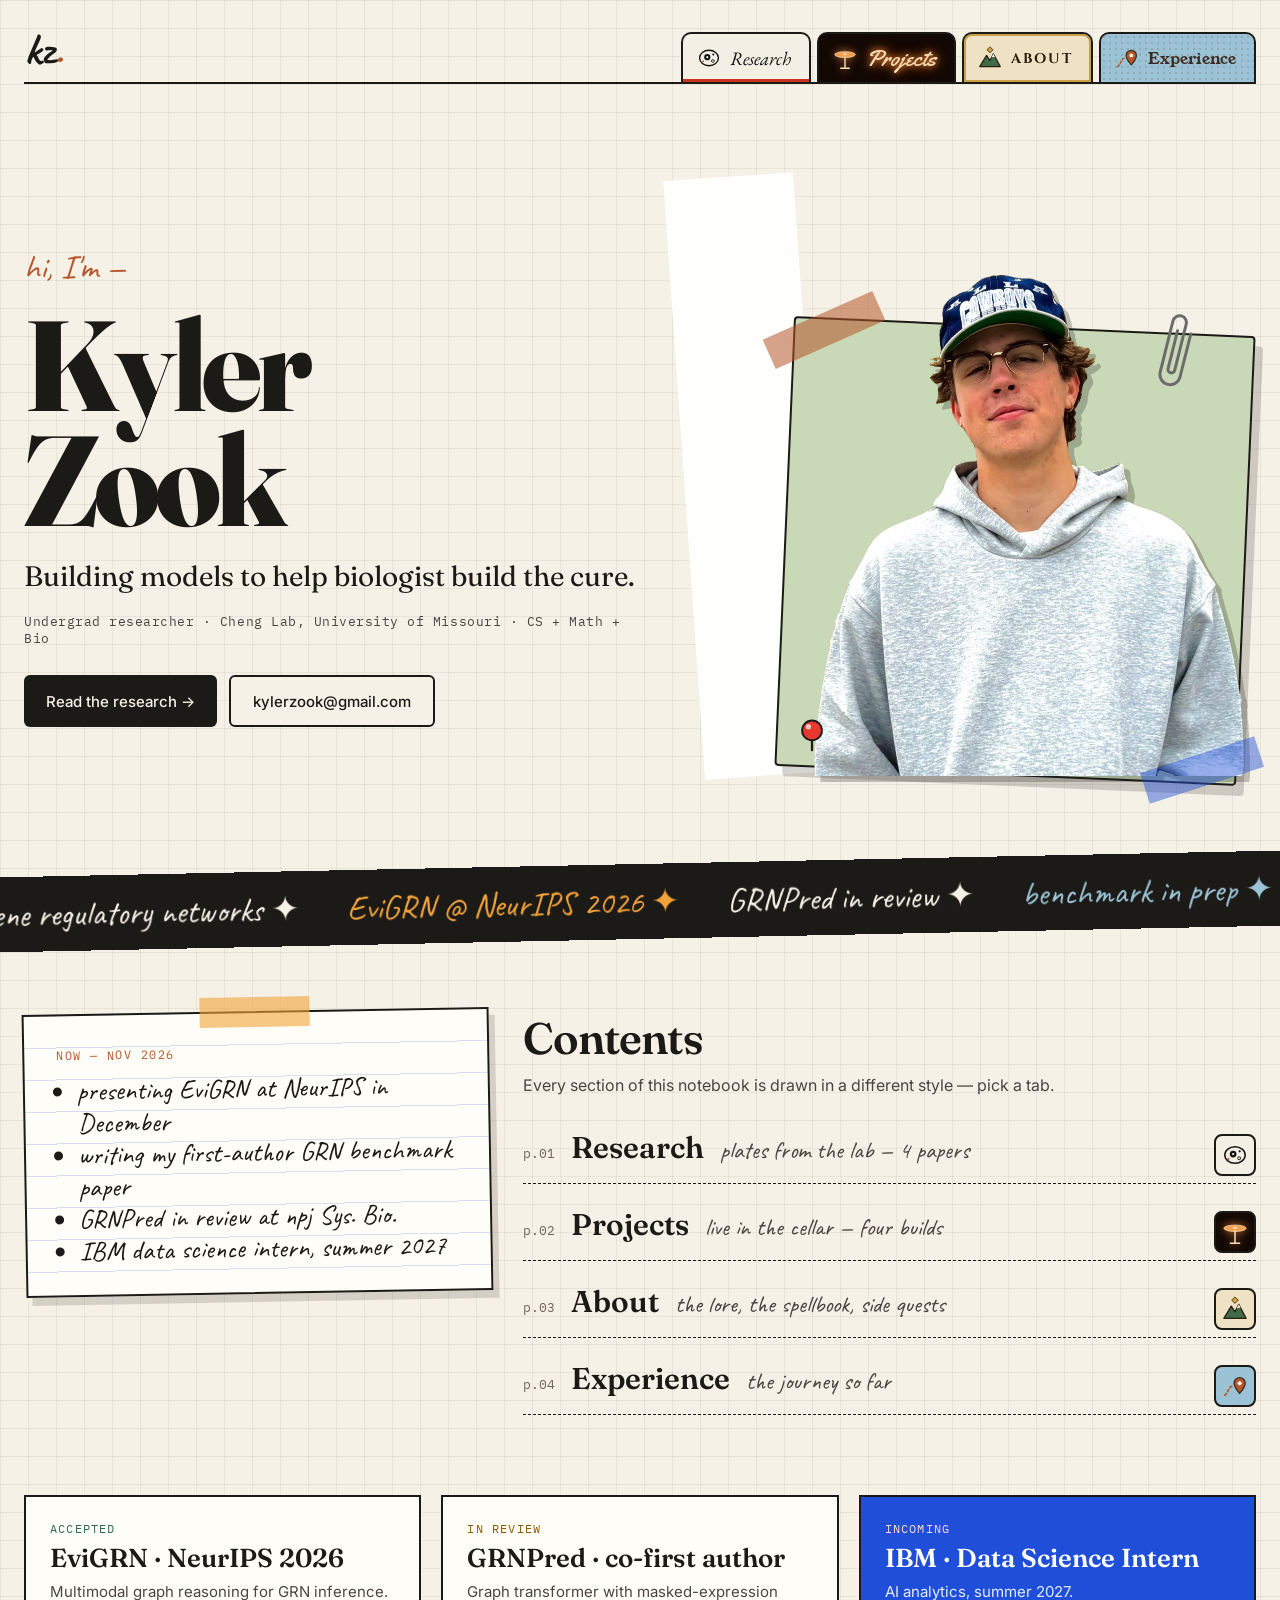
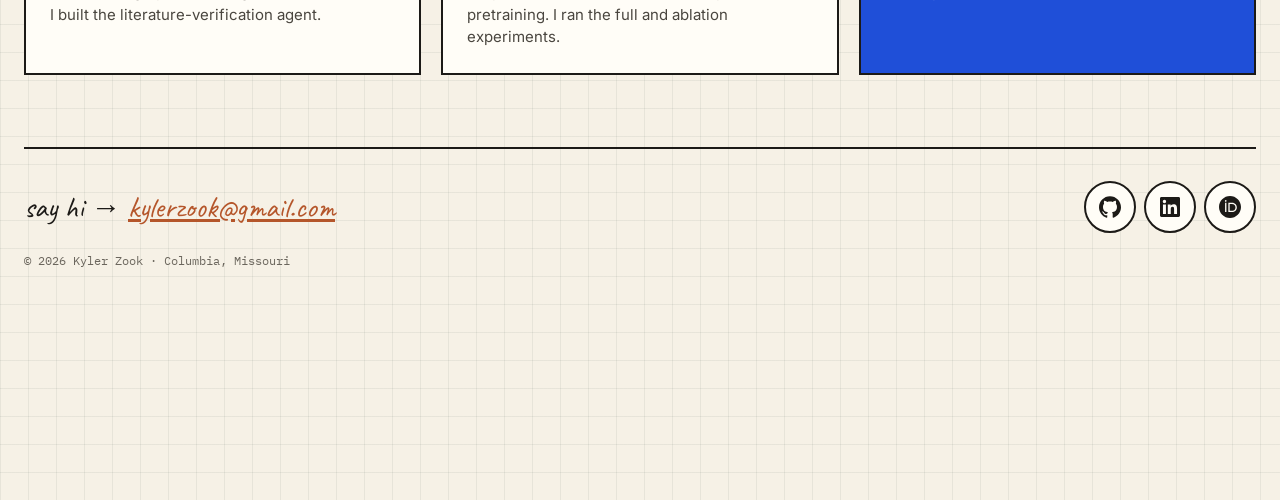
==== commit 7a5f4a49: "small changes" ====
--- a/index.html
+++ b/index.html
@@ -71,7 +71,7 @@
           <span aria-hidden="true"><span class="letter" style="animation-delay: .20s">K</span><span class="letter" style="animation-delay: .26s">y</span><span class="letter" style="animation-delay: .32s">l</span><span class="letter" style="animation-delay: .38s">e</span><span class="letter" style="animation-delay: .44s">r</span></span><br>
           <span aria-hidden="true"><span class="letter" style="animation-delay: .56s">Z</span><span class="letter" style="animation-delay: .62s">o</span><span class="letter" style="animation-delay: .68s">o</span><span class="letter" style="animation-delay: .74s">k</span></span>
         </h1>
-        <p class="load" style="margin: 0; max-width: 34ch; font-family: Fraunces, Georgia, serif; font-size: clamp(22px, 2.2vw, 30px); line-height: 1.25; animation-delay: .9s">I build models that guess how genes control each other — and the tests that catch them when they&#39;re wrong.</p>
+        <p class="load" style="margin: 0; max-width: 34ch; font-family: Fraunces, Georgia, serif; font-size: clamp(22px, 2.2vw, 30px); line-height: 1.25; animation-delay: .9s">Building models to help biologist build the cure.</p>
         <p class="load" style="margin: 0; font-family: 'IBM Plex Mono', monospace; font-size: 13px; letter-spacing: .04em; color: #4a463f; animation-delay: 1s">Undergrad researcher · Cheng Lab, University of Missouri · CS + Math + Bio</p>
         <div class="load" style="display: flex; flex-wrap: wrap; gap: 12px; margin-top: 8px; animation-delay: 1.1s">
           <a class="btn" href="research.html" style="display: inline-flex; align-items: center; min-height: 48px; padding: 0 22px; background: #1c1a17; color: #f6f1e6; border-radius: 6px; text-decoration: none; font-size: 15px; font-weight: 500">Read the research →</a>
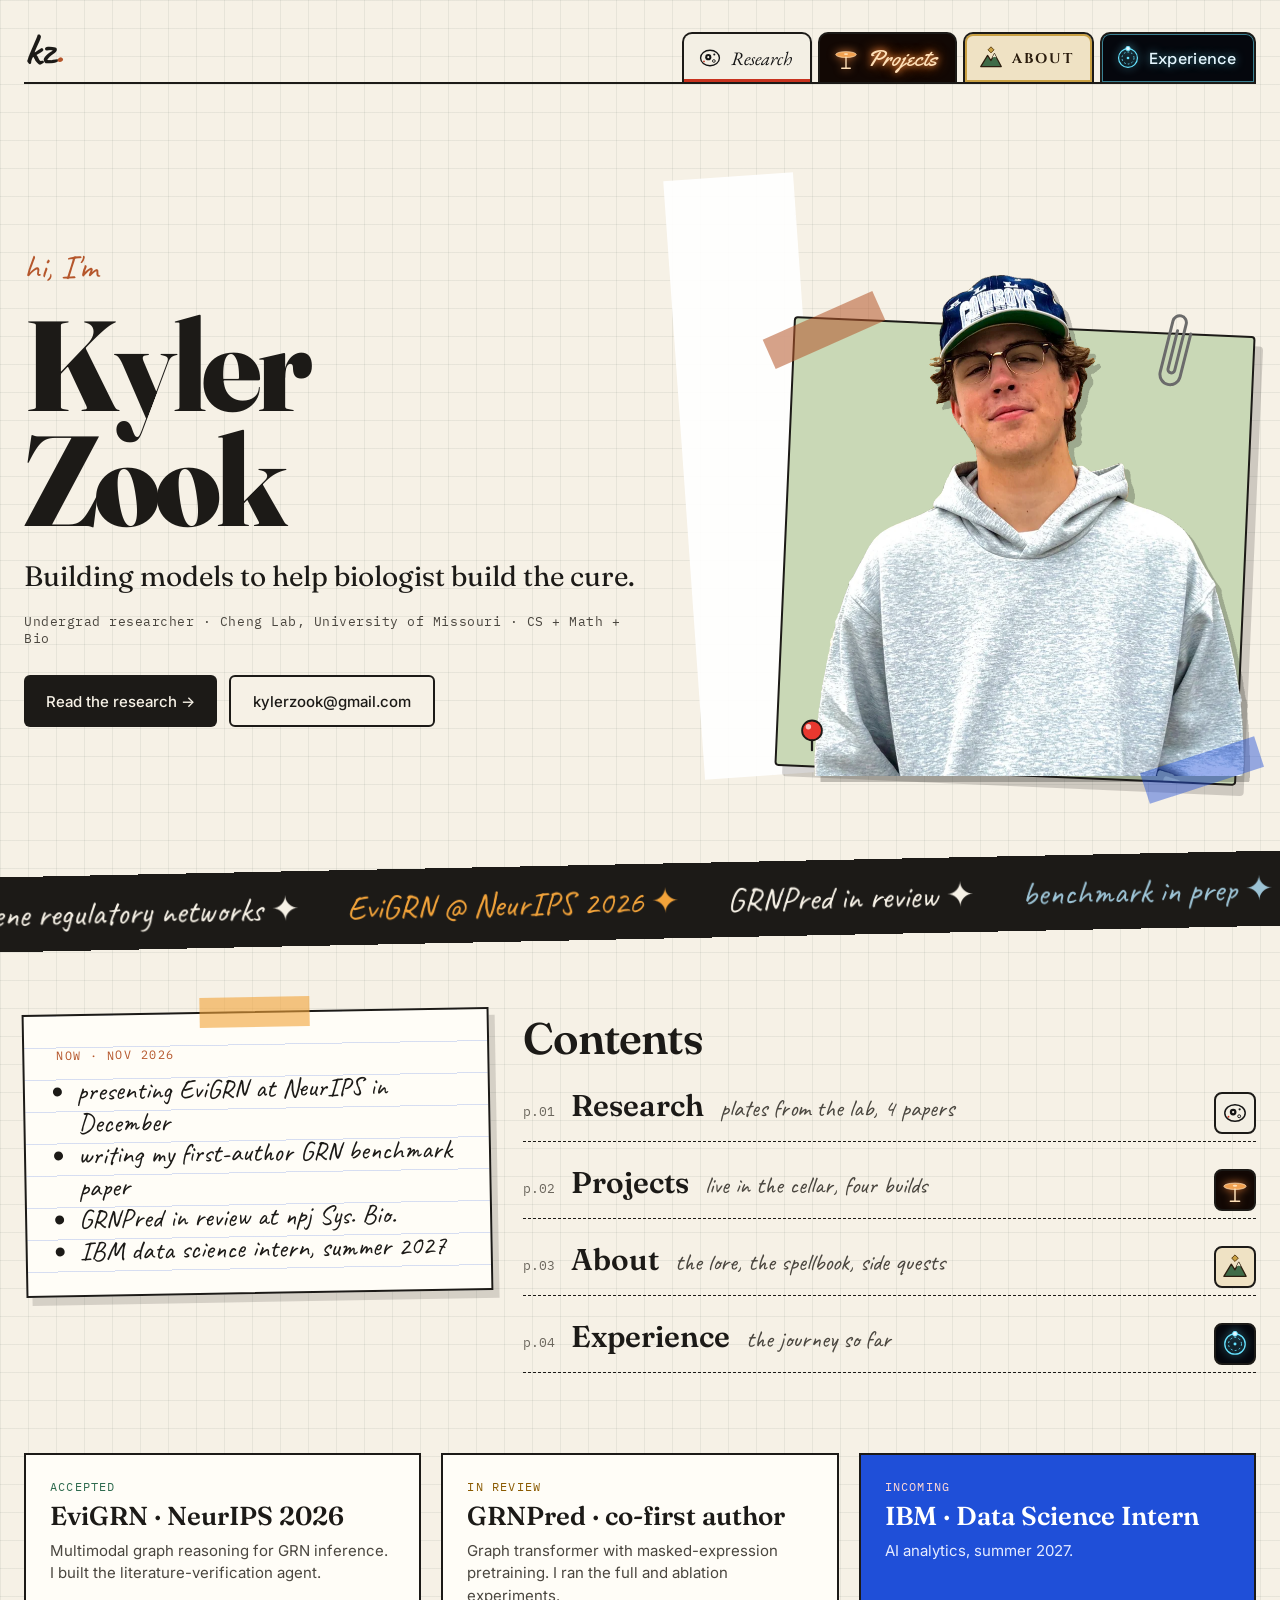
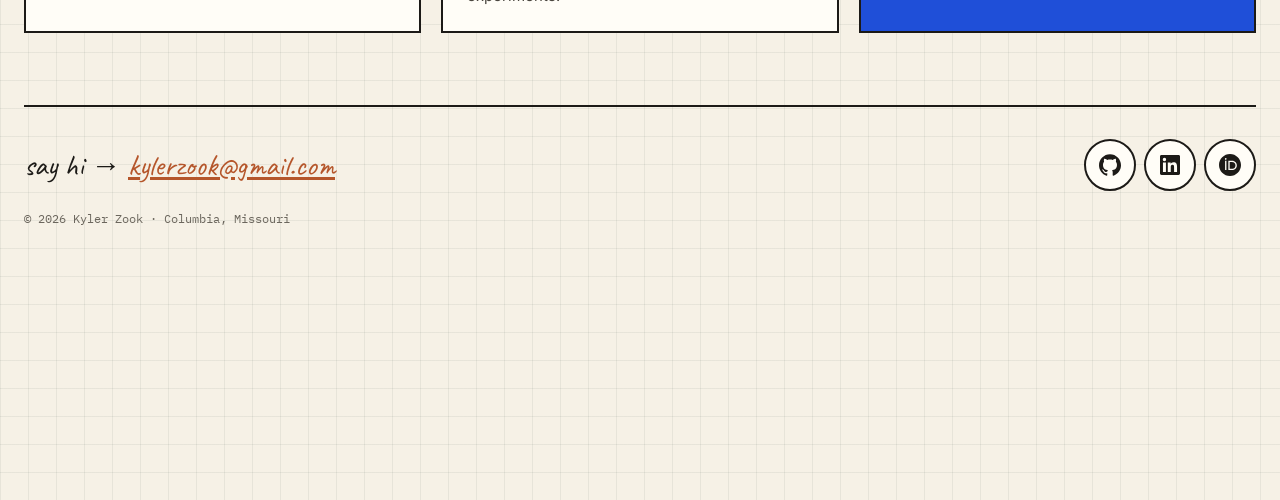
==== commit b6d23047: "Remove dashes and hints, project cards, about tweaks, hologram experience timeline" ====
--- a/index.html
+++ b/index.html
@@ -3,24 +3,24 @@
 <head>
 <meta charset="utf-8">
 <meta name="viewport" content="width=device-width, initial-scale=1">
-<title>Kyler Zook — Machine Learning &amp; Computational Biology</title>
-<meta name="description" content="Kyler Zook — machine learning for gene regulatory network inference: models that learn how genes regulate one another, and how to tell when they are right.">
+<title>Kyler Zook | Machine Learning &amp; Computational Biology</title>
+<meta name="description" content="Kyler Zook: machine learning for gene regulatory network inference: models that learn how genes regulate one another, and how to tell when they are right.">
 <meta name="author" content="Kyler Zook">
 <link rel="canonical" href="https://www.kylerzook.com/">
 <meta property="og:type" content="website">
 <meta property="og:site_name" content="Kyler Zook">
-<meta property="og:title" content="Kyler Zook — Machine Learning &amp; Computational Biology">
-<meta property="og:description" content="Kyler Zook — machine learning for gene regulatory network inference: models that learn how genes regulate one another, and how to tell when they are right.">
+<meta property="og:title" content="Kyler Zook | Machine Learning &amp; Computational Biology">
+<meta property="og:description" content="Kyler Zook: machine learning for gene regulatory network inference: models that learn how genes regulate one another, and how to tell when they are right.">
 <meta property="og:url" content="https://www.kylerzook.com/">
-<meta property="og:image" content="https://www.kylerzook.com/og-image.png?v=943b0782">
+<meta property="og:image" content="https://www.kylerzook.com/og-image.png?v=14fc2f7a">
 <meta property="og:image:width" content="1200">
 <meta property="og:image:height" content="630">
 <meta name="twitter:card" content="summary_large_image">
-<link rel="icon" href="favicon.svg?v=05bfae7c" type="image/svg+xml">
-<link rel="apple-touch-icon" href="apple-touch-icon.png?v=b8648a87">
+<link rel="icon" href="favicon.svg?v=165abeb1" type="image/svg+xml">
+<link rel="apple-touch-icon" href="apple-touch-icon.png?v=525a7639">
 <link rel="preconnect" href="https://fonts.googleapis.com">
 <link rel="preconnect" href="https://fonts.gstatic.com" crossorigin>
-<link rel="stylesheet" href="https://fonts.googleapis.com/css2?family=Fraunces:opsz,wght@9..144,400;9..144,600;9..144,800&amp;family=Caveat:wght@500;700&amp;family=IBM+Plex+Mono:wght@400;500&amp;family=Inter:wght@400;500&amp;family=Cinzel:wght@700&amp;family=Yellowtail&amp;family=EB+Garamond:ital@1&amp;family=Young+Serif&amp;display=swap">
+<link rel="stylesheet" href="https://fonts.googleapis.com/css2?family=Fraunces:opsz,wght@9..144,400;9..144,600;9..144,800&amp;family=Caveat:wght@500;700&amp;family=IBM+Plex+Mono:wght@400;500&amp;family=Inter:wght@400;500&amp;family=Cinzel:wght@700&amp;family=Yellowtail&amp;family=EB+Garamond:ital@1&amp;family=Young+Serif&amp;family=Space+Grotesk:wght@500&amp;display=swap">
 <style>
 body{margin:0;background:#f6f1e6}
 a{color:#1f3a2e}a:hover{color:#b5562b}
@@ -61,12 +61,12 @@
         <a class="btn tab" href="research.html" style="display: inline-flex; align-items: center; gap: 9px; min-height: 48px; padding: 0 18px 0 14px; border: 2px solid #1c1a17; border-bottom: 0; border-radius: 10px 10px 0 0; text-decoration: none; background: #f3efe4; color: #141414; font-family: 'EB Garamond', Georgia, serif; font-style: italic; font-size: 19px; box-shadow: inset 0 -3px 0 #c8321e"><svg aria-hidden="true" viewBox="0 0 28 28" style="width: 24px; height: 24px; flex: none"><ellipse cx="14" cy="14" rx="11" ry="9" fill="none" stroke="#141414" stroke-width="1.6"></ellipse><circle cx="12" cy="13" r="3.6" fill="#141414"></circle><circle cx="12" cy="13" r="1.2" fill="#f3efe4"></circle><circle cx="19" cy="10" r="1.2" fill="#141414"></circle><circle cx="18.5" cy="17.5" r="1.6" fill="none" stroke="#141414" stroke-width="1"></circle><circle cx="7" cy="18" r="1" fill="#c8321e"></circle></svg><span>Research</span></a>
         <a class="btn tab" href="projects.html" style="display: inline-flex; align-items: center; gap: 9px; min-height: 48px; padding: 0 18px 0 14px; border: 2px solid #1c1a17; border-bottom: 0; border-radius: 10px 10px 0 0; text-decoration: none; background: #120804; color: #ffe0b8; font-family: Yellowtail, cursive; font-size: 23px; text-shadow: 0 0 6px #ff9a4a, 0 0 14px #ff6a1a"><svg aria-hidden="true" viewBox="0 0 28 28" style="width: 24px; height: 24px; flex: none; filter: drop-shadow(0 0 4px rgba(255,140,60,.8))"><ellipse cx="14" cy="10" rx="12" ry="3.4" fill="#f0a050" stroke="#ffe0b8" stroke-width=".8"></ellipse><ellipse cx="14" cy="9.4" rx="2.4" ry="1" fill="#ffe0b8"></ellipse><path d="M14 13 V26 M9 26 H19" stroke="#ffe0b8" stroke-width="1.6" stroke-linecap="round"></path></svg><span>Projects</span></a>
         <a class="btn tab" href="about.html" style="display: inline-flex; align-items: center; gap: 9px; min-height: 48px; padding: 0 18px 0 14px; border: 2px solid #1c1a17; border-bottom: 0; border-radius: 10px 10px 0 0; text-decoration: none; background: #efe2c4; color: #2b1d0e; font-family: Cinzel, serif; font-weight: 700; font-size: 14px; letter-spacing: .14em; box-shadow: inset 0 0 0 2px #c9a043"><svg aria-hidden="true" viewBox="0 0 28 28" style="width: 24px; height: 24px; flex: none"><path d="M2 24 L10 11 L14 17 L18 9 L26 24 Z" fill="#3f6b48" stroke="#2b1d0e" stroke-width="1.4" stroke-linejoin="round"></path><path d="M18 9 L15.6 13.6 L18 12.4 L20.2 13.4 Z" fill="#fff6dc"></path><rect x="11.5" y="2" width="5" height="5" transform="rotate(45 14 4.5)" fill="#c9a043" stroke="#5a3e12" stroke-width="1"></rect></svg><span>ABOUT</span></a>
-        <a class="btn tab" href="experience.html" style="display: inline-flex; align-items: center; gap: 9px; min-height: 48px; padding: 0 18px 0 14px; border: 2px solid #1c1a17; border-bottom: 0; border-radius: 10px 10px 0 0; text-decoration: none; background-color: #9cc3d5; background-image: radial-gradient(rgba(59,42,30,.16) 1px, transparent 1.4px); background-size: 6px 6px; color: #3b2a1e; font-family: 'Young Serif', Georgia, serif; font-size: 16px"><svg aria-hidden="true" viewBox="0 0 28 28" style="width: 24px; height: 24px; flex: none"><path d="M3 24 C 8 20, 6 15, 12 14" fill="none" stroke="#b5562b" stroke-width="1.8" stroke-dasharray="2.5 2.5" stroke-linecap="round"></path><path d="M19 22 C 19 22, 13 15, 13 11 a6 6 0 0 1 12 0 c0 4-6 11-6 11z" fill="#b5562b" stroke="#3b2a1e" stroke-width="1.4"></path><circle cx="19" cy="11" r="2.2" fill="#fbf6ea"></circle></svg><span>Experience</span></a>
+        <a class="btn tab" href="experience.html" style="display: inline-flex; align-items: center; gap: 9px; min-height: 48px; padding: 0 18px 0 14px; border: 2px solid #1c1a17; border-bottom: 0; border-radius: 10px 10px 0 0; text-decoration: none; background: #05070d; color: #e6f7ff; font-family: 'Space Grotesk', system-ui, sans-serif; font-weight: 500; font-size: 16px; letter-spacing: .02em; text-shadow: 0 0 10px rgba(102,227,255,.6); box-shadow: inset 0 0 0 1px rgba(102,227,255,.55)"><svg aria-hidden="true" viewBox="0 0 28 28" style="width: 24px; height: 24px; flex: none; filter: drop-shadow(0 0 4px rgba(102,227,255,.8))"><circle cx="14" cy="14" r="11" fill="none" stroke="#66e3ff" stroke-width="1.4"></circle><circle cx="14" cy="14" r="7" fill="none" stroke="#66e3ff" stroke-width="1" stroke-dasharray="2 2.5"></circle><circle cx="14" cy="3" r="2.6" fill="#e6f7ff" stroke="#66e3ff" stroke-width="1"></circle><circle cx="14" cy="14" r="1.6" fill="#66e3ff"></circle></svg><span>Experience</span></a>
       </nav>
     </header>
     <section style="display: flex; flex-wrap: wrap; gap: 48px; align-items: center; padding: 72px 0 40px">
       <div style="flex: 1 1 520px; min-width: 0; display: flex; flex-direction: column; gap: 20px">
-        <p class="load" style="margin: 0; font-family: Caveat, cursive; font-size: 34px; color: #b5562b; animation-delay: .1s">hi, I&#39;m —</p>
+        <p class="load" style="margin: 0; font-family: Caveat, cursive; font-size: 34px; color: #b5562b; animation-delay: .1s">hi, I&#39;m</p>
         <h1 aria-label="Kyler Zook" style="margin: 0; font-family: Fraunces, Georgia, serif; font-weight: 800; font-size: clamp(64px, 10vw, 148px); line-height: .9; letter-spacing: -.04em">
           <span aria-hidden="true"><span class="letter" style="animation-delay: .20s">K</span><span class="letter" style="animation-delay: .26s">y</span><span class="letter" style="animation-delay: .32s">l</span><span class="letter" style="animation-delay: .38s">e</span><span class="letter" style="animation-delay: .44s">r</span></span><br>
           <span aria-hidden="true"><span class="letter" style="animation-delay: .56s">Z</span><span class="letter" style="animation-delay: .62s">o</span><span class="letter" style="animation-delay: .68s">o</span><span class="letter" style="animation-delay: .74s">k</span></span>
@@ -104,7 +104,7 @@
       <div class="reveal" style="flex: 1 1 380px; min-width: 0">
         <div class="lift" style="position: relative; background: #fffdf7; border: 2px solid #1c1a17; padding: 32px 32px 28px; transform: rotate(-1deg); box-shadow: 6px 8px 0 rgba(28,26,23,.15); background-image: repeating-linear-gradient(transparent, transparent 31px, rgba(31,79,216,.18) 31px, rgba(31,79,216,.18) 32px)">
           <div style="position: absolute; left: 50%; top: -16px; width: 110px; height: 30px; margin-left: -55px; background: rgba(242,163,58,.6)"></div>
-          <p style="margin: 0 0 12px; font-family: 'IBM Plex Mono', monospace; font-size: 12px; letter-spacing: .12em; color: #b5562b">NOW — NOV 2026</p>
+          <p style="margin: 0 0 12px; font-family: 'IBM Plex Mono', monospace; font-size: 12px; letter-spacing: .12em; color: #b5562b">NOW · NOV 2026</p>
           <ul style="margin: 0; padding-left: 20px; font-family: Caveat, cursive; font-size: 27px; line-height: 32px">
             <li>presenting EviGRN at NeurIPS in December</li>
             <li>writing my first-author GRN benchmark paper</li>
@@ -115,18 +115,17 @@
       </div>
       <div class="reveal" style="flex: 2 1 560px; min-width: 0; display: flex; flex-direction: column; gap: 8px">
         <h2 style="margin: 0; font-family: Fraunces, Georgia, serif; font-size: 44px; font-weight: 600; letter-spacing: -.02em">Contents</h2>
-        <p style="margin: 0 0 8px; max-width: 56ch; color: #4a463f; font-size: 16px; line-height: 1.6">Every section of this notebook is drawn in a different style — pick a tab.</p>
         <a class="row" href="research.html" style="display: block; padding: 14px 0 0; text-decoration: none; color: #1c1a17; border-bottom: 1.5px dashed #1c1a17">
-          <span style="display: flex; align-items: baseline; gap: 16px; min-height: 52px"><span style="font-family: 'IBM Plex Mono', monospace; font-size: 13px; color: #6b665d">p.01</span><span style="font-family: Fraunces, Georgia, serif; font-size: 30px; font-weight: 600">Research</span><span style="flex: 1; font-family: Caveat, cursive; font-size: 24px; color: #4a463f">plates from the lab — 4 papers</span><span class="sw" style="display: grid; place-items: center; width: 38px; height: 38px; flex: none; align-self: center; background: #f3efe4; border: 2px solid #1c1a17; border-radius: 8px"><svg aria-hidden="true" viewBox="0 0 28 28" style="width: 26px; height: 26px; flex: none"><ellipse cx="14" cy="14" rx="11" ry="9" fill="none" stroke="#141414" stroke-width="1.6"></ellipse><circle cx="12" cy="13" r="3.6" fill="#141414"></circle><circle cx="12" cy="13" r="1.2" fill="#f3efe4"></circle><circle cx="19" cy="10" r="1.2" fill="#141414"></circle><circle cx="18.5" cy="17.5" r="1.6" fill="none" stroke="#141414" stroke-width="1"></circle><circle cx="7" cy="18" r="1" fill="#c8321e"></circle></svg></span></span><span class="ul"></span>
+          <span style="display: flex; align-items: baseline; gap: 16px; min-height: 52px"><span style="font-family: 'IBM Plex Mono', monospace; font-size: 13px; color: #6b665d">p.01</span><span style="font-family: Fraunces, Georgia, serif; font-size: 30px; font-weight: 600">Research</span><span style="flex: 1; font-family: Caveat, cursive; font-size: 24px; color: #4a463f">plates from the lab, 4 papers</span><span class="sw" style="display: grid; place-items: center; width: 38px; height: 38px; flex: none; align-self: center; background: #f3efe4; border: 2px solid #1c1a17; border-radius: 8px"><svg aria-hidden="true" viewBox="0 0 28 28" style="width: 26px; height: 26px; flex: none"><ellipse cx="14" cy="14" rx="11" ry="9" fill="none" stroke="#141414" stroke-width="1.6"></ellipse><circle cx="12" cy="13" r="3.6" fill="#141414"></circle><circle cx="12" cy="13" r="1.2" fill="#f3efe4"></circle><circle cx="19" cy="10" r="1.2" fill="#141414"></circle><circle cx="18.5" cy="17.5" r="1.6" fill="none" stroke="#141414" stroke-width="1"></circle><circle cx="7" cy="18" r="1" fill="#c8321e"></circle></svg></span></span><span class="ul"></span>
         </a>
         <a class="row" href="projects.html" style="display: block; padding: 14px 0 0; text-decoration: none; color: #1c1a17; border-bottom: 1.5px dashed #1c1a17">
-          <span style="display: flex; align-items: baseline; gap: 16px; min-height: 52px"><span style="font-family: 'IBM Plex Mono', monospace; font-size: 13px; color: #6b665d">p.02</span><span style="font-family: Fraunces, Georgia, serif; font-size: 30px; font-weight: 600">Projects</span><span style="flex: 1; font-family: Caveat, cursive; font-size: 24px; color: #4a463f">live in the cellar — four builds</span><span class="sw" style="display: grid; place-items: center; width: 38px; height: 38px; flex: none; align-self: center; background: #120804; border: 2px solid #1c1a17; border-radius: 8px"><svg aria-hidden="true" viewBox="0 0 28 28" style="width: 26px; height: 26px; flex: none; filter: drop-shadow(0 0 4px rgba(255,140,60,.8))"><ellipse cx="14" cy="10" rx="12" ry="3.4" fill="#f0a050" stroke="#ffe0b8" stroke-width=".8"></ellipse><ellipse cx="14" cy="9.4" rx="2.4" ry="1" fill="#ffe0b8"></ellipse><path d="M14 13 V26 M9 26 H19" stroke="#ffe0b8" stroke-width="1.6" stroke-linecap="round"></path></svg></span></span><span class="ul"></span>
+          <span style="display: flex; align-items: baseline; gap: 16px; min-height: 52px"><span style="font-family: 'IBM Plex Mono', monospace; font-size: 13px; color: #6b665d">p.02</span><span style="font-family: Fraunces, Georgia, serif; font-size: 30px; font-weight: 600">Projects</span><span style="flex: 1; font-family: Caveat, cursive; font-size: 24px; color: #4a463f">live in the cellar, four builds</span><span class="sw" style="display: grid; place-items: center; width: 38px; height: 38px; flex: none; align-self: center; background: #120804; border: 2px solid #1c1a17; border-radius: 8px"><svg aria-hidden="true" viewBox="0 0 28 28" style="width: 26px; height: 26px; flex: none; filter: drop-shadow(0 0 4px rgba(255,140,60,.8))"><ellipse cx="14" cy="10" rx="12" ry="3.4" fill="#f0a050" stroke="#ffe0b8" stroke-width=".8"></ellipse><ellipse cx="14" cy="9.4" rx="2.4" ry="1" fill="#ffe0b8"></ellipse><path d="M14 13 V26 M9 26 H19" stroke="#ffe0b8" stroke-width="1.6" stroke-linecap="round"></path></svg></span></span><span class="ul"></span>
         </a>
         <a class="row" href="about.html" style="display: block; padding: 14px 0 0; text-decoration: none; color: #1c1a17; border-bottom: 1.5px dashed #1c1a17">
           <span style="display: flex; align-items: baseline; gap: 16px; min-height: 52px"><span style="font-family: 'IBM Plex Mono', monospace; font-size: 13px; color: #6b665d">p.03</span><span style="font-family: Fraunces, Georgia, serif; font-size: 30px; font-weight: 600">About</span><span style="flex: 1; font-family: Caveat, cursive; font-size: 24px; color: #4a463f">the lore, the spellbook, side quests</span><span class="sw" style="display: grid; place-items: center; width: 38px; height: 38px; flex: none; align-self: center; background: #efe2c4; border: 2px solid #1c1a17; border-radius: 8px"><svg aria-hidden="true" viewBox="0 0 28 28" style="width: 26px; height: 26px; flex: none"><path d="M2 24 L10 11 L14 17 L18 9 L26 24 Z" fill="#3f6b48" stroke="#2b1d0e" stroke-width="1.4" stroke-linejoin="round"></path><path d="M18 9 L15.6 13.6 L18 12.4 L20.2 13.4 Z" fill="#fff6dc"></path><rect x="11.5" y="2" width="5" height="5" transform="rotate(45 14 4.5)" fill="#c9a043" stroke="#5a3e12" stroke-width="1"></rect></svg></span></span><span class="ul"></span>
         </a>
         <a class="row" href="experience.html" style="display: block; padding: 14px 0 0; text-decoration: none; color: #1c1a17; border-bottom: 1.5px dashed #1c1a17">
-          <span style="display: flex; align-items: baseline; gap: 16px; min-height: 52px"><span style="font-family: 'IBM Plex Mono', monospace; font-size: 13px; color: #6b665d">p.04</span><span style="font-family: Fraunces, Georgia, serif; font-size: 30px; font-weight: 600">Experience</span><span style="flex: 1; font-family: Caveat, cursive; font-size: 24px; color: #4a463f">the journey so far</span><span class="sw" style="display: grid; place-items: center; width: 38px; height: 38px; flex: none; align-self: center; background: #9cc3d5; border: 2px solid #1c1a17; border-radius: 8px"><svg aria-hidden="true" viewBox="0 0 28 28" style="width: 26px; height: 26px; flex: none"><path d="M3 24 C 8 20, 6 15, 12 14" fill="none" stroke="#b5562b" stroke-width="1.8" stroke-dasharray="2.5 2.5" stroke-linecap="round"></path><path d="M19 22 C 19 22, 13 15, 13 11 a6 6 0 0 1 12 0 c0 4-6 11-6 11z" fill="#b5562b" stroke="#3b2a1e" stroke-width="1.4"></path><circle cx="19" cy="11" r="2.2" fill="#fbf6ea"></circle></svg></span></span><span class="ul"></span>
+          <span style="display: flex; align-items: baseline; gap: 16px; min-height: 52px"><span style="font-family: 'IBM Plex Mono', monospace; font-size: 13px; color: #6b665d">p.04</span><span style="font-family: Fraunces, Georgia, serif; font-size: 30px; font-weight: 600">Experience</span><span style="flex: 1; font-family: Caveat, cursive; font-size: 24px; color: #4a463f">the journey so far</span><span class="sw" style="display: grid; place-items: center; width: 38px; height: 38px; flex: none; align-self: center; background: #05070d; border: 2px solid #1c1a17; border-radius: 8px"><svg aria-hidden="true" viewBox="0 0 28 28" style="width: 26px; height: 26px; flex: none; filter: drop-shadow(0 0 4px rgba(102,227,255,.8))"><circle cx="14" cy="14" r="11" fill="none" stroke="#66e3ff" stroke-width="1.4"></circle><circle cx="14" cy="14" r="7" fill="none" stroke="#66e3ff" stroke-width="1" stroke-dasharray="2 2.5"></circle><circle cx="14" cy="3" r="2.6" fill="#e6f7ff" stroke="#66e3ff" stroke-width="1"></circle><circle cx="14" cy="14" r="1.6" fill="#66e3ff"></circle></svg></span></span><span class="ul"></span>
         </a>
       </div>
     </section>
@@ -164,6 +163,6 @@
     </footer>
   </div>
 </div>
-<script src="assets/site.js?v=75f540e2" defer></script>
+<script src="assets/site.js?v=2c2b9d4a" defer></script>
 </body>
 </html>
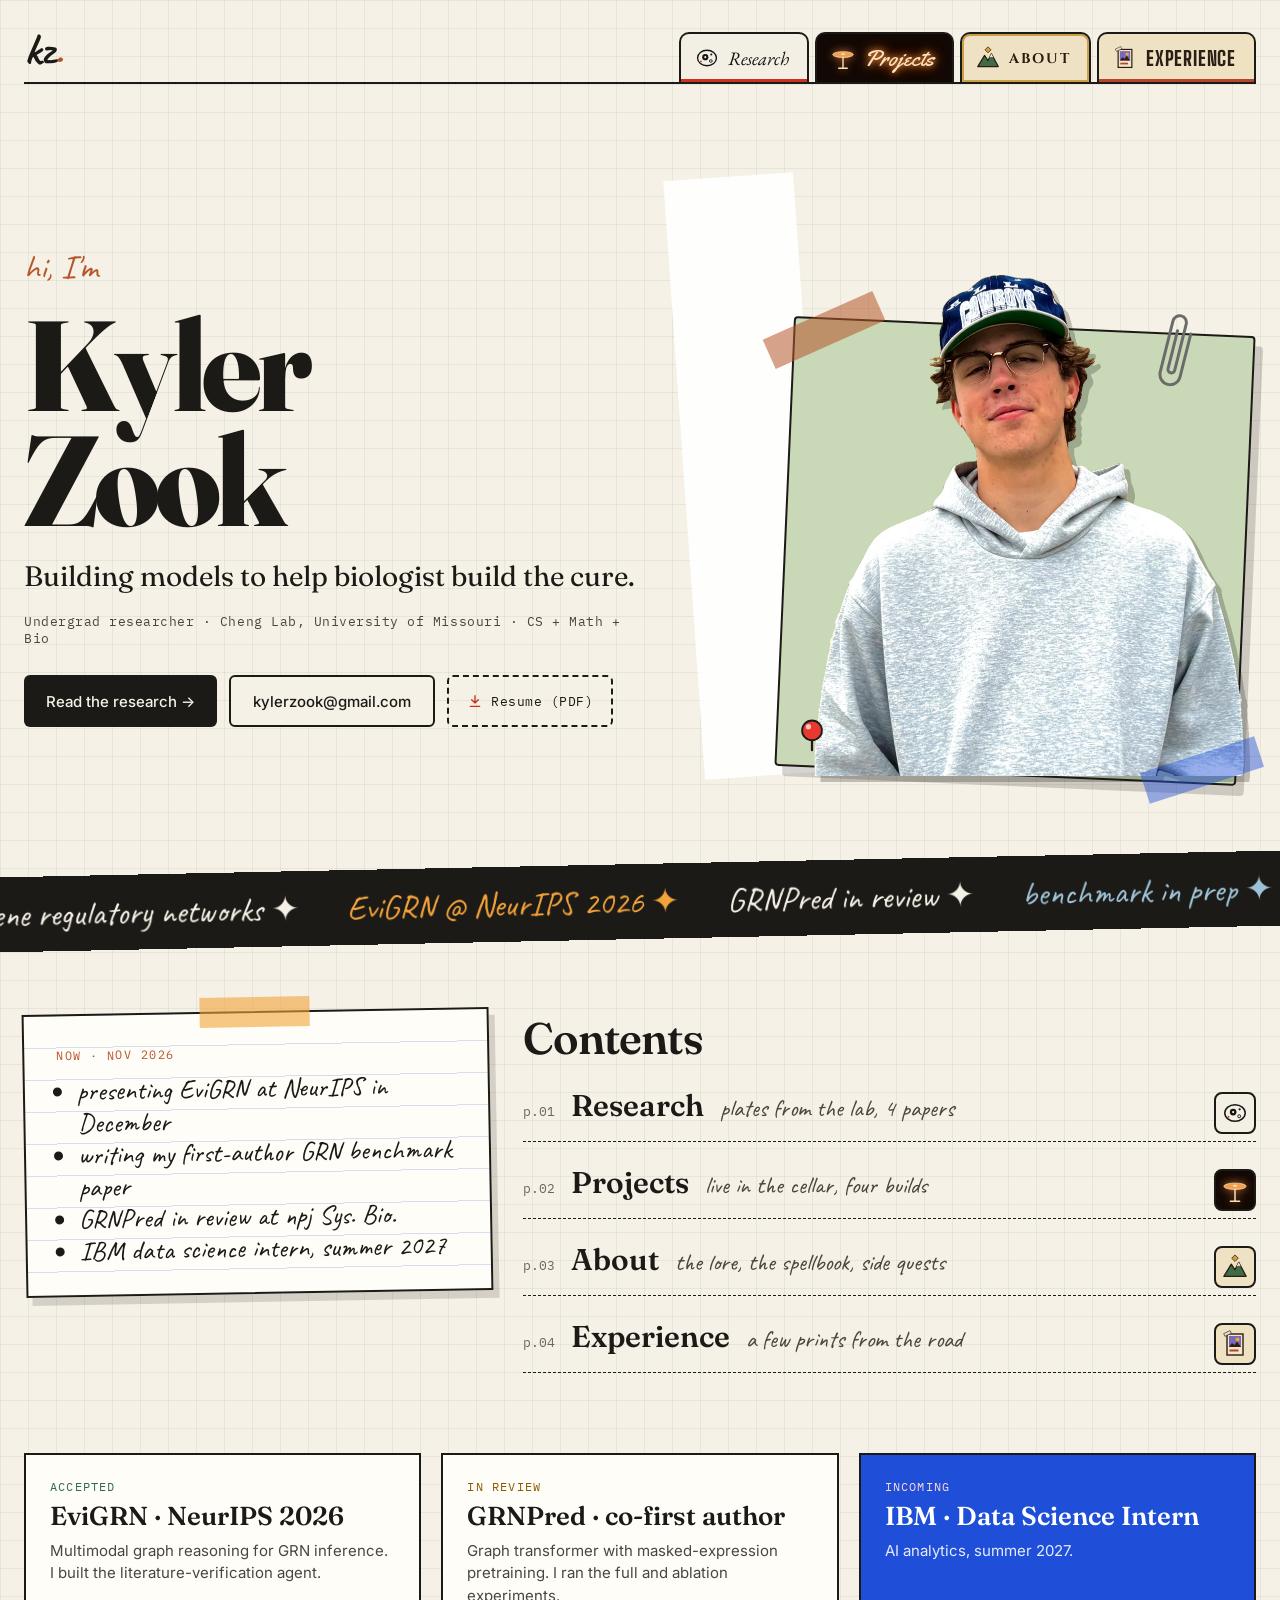
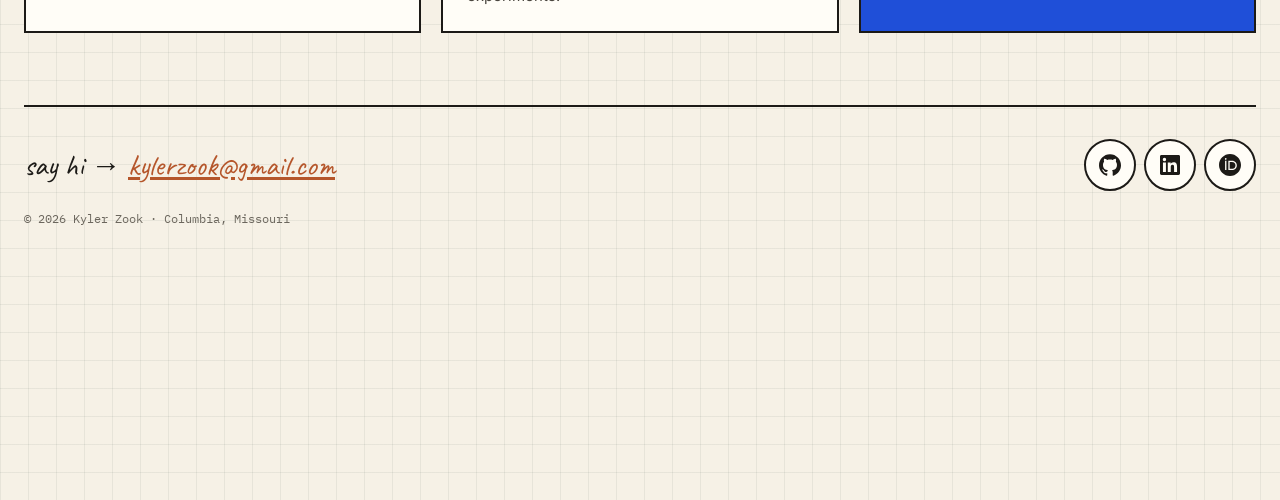
==== commit e880c033: "Experience: screen-print posters; resume download; remove About embers" ====
--- a/index.html
+++ b/index.html
@@ -20,7 +20,7 @@
 <link rel="apple-touch-icon" href="apple-touch-icon.png?v=525a7639">
 <link rel="preconnect" href="https://fonts.googleapis.com">
 <link rel="preconnect" href="https://fonts.gstatic.com" crossorigin>
-<link rel="stylesheet" href="https://fonts.googleapis.com/css2?family=Fraunces:opsz,wght@9..144,400;9..144,600;9..144,800&amp;family=Caveat:wght@500;700&amp;family=IBM+Plex+Mono:wght@400;500&amp;family=Inter:wght@400;500&amp;family=Cinzel:wght@700&amp;family=Yellowtail&amp;family=EB+Garamond:ital@1&amp;family=Young+Serif&amp;family=Space+Grotesk:wght@500&amp;display=swap">
+<link rel="stylesheet" href="https://fonts.googleapis.com/css2?family=Fraunces:opsz,wght@9..144,400;9..144,600;9..144,800&amp;family=Caveat:wght@500;700&amp;family=IBM+Plex+Mono:wght@400;500&amp;family=Inter:wght@400;500&amp;family=Cinzel:wght@700&amp;family=Yellowtail&amp;family=EB+Garamond:ital@1&amp;family=Young+Serif&amp;family=Big+Shoulders+Display:wght@800&amp;display=swap">
 <style>
 body{margin:0;background:#f6f1e6}
 a{color:#1f3a2e}a:hover{color:#b5562b}
@@ -61,7 +61,7 @@
         <a class="btn tab" href="research.html" style="display: inline-flex; align-items: center; gap: 9px; min-height: 48px; padding: 0 18px 0 14px; border: 2px solid #1c1a17; border-bottom: 0; border-radius: 10px 10px 0 0; text-decoration: none; background: #f3efe4; color: #141414; font-family: 'EB Garamond', Georgia, serif; font-style: italic; font-size: 19px; box-shadow: inset 0 -3px 0 #c8321e"><svg aria-hidden="true" viewBox="0 0 28 28" style="width: 24px; height: 24px; flex: none"><ellipse cx="14" cy="14" rx="11" ry="9" fill="none" stroke="#141414" stroke-width="1.6"></ellipse><circle cx="12" cy="13" r="3.6" fill="#141414"></circle><circle cx="12" cy="13" r="1.2" fill="#f3efe4"></circle><circle cx="19" cy="10" r="1.2" fill="#141414"></circle><circle cx="18.5" cy="17.5" r="1.6" fill="none" stroke="#141414" stroke-width="1"></circle><circle cx="7" cy="18" r="1" fill="#c8321e"></circle></svg><span>Research</span></a>
         <a class="btn tab" href="projects.html" style="display: inline-flex; align-items: center; gap: 9px; min-height: 48px; padding: 0 18px 0 14px; border: 2px solid #1c1a17; border-bottom: 0; border-radius: 10px 10px 0 0; text-decoration: none; background: #120804; color: #ffe0b8; font-family: Yellowtail, cursive; font-size: 23px; text-shadow: 0 0 6px #ff9a4a, 0 0 14px #ff6a1a"><svg aria-hidden="true" viewBox="0 0 28 28" style="width: 24px; height: 24px; flex: none; filter: drop-shadow(0 0 4px rgba(255,140,60,.8))"><ellipse cx="14" cy="10" rx="12" ry="3.4" fill="#f0a050" stroke="#ffe0b8" stroke-width=".8"></ellipse><ellipse cx="14" cy="9.4" rx="2.4" ry="1" fill="#ffe0b8"></ellipse><path d="M14 13 V26 M9 26 H19" stroke="#ffe0b8" stroke-width="1.6" stroke-linecap="round"></path></svg><span>Projects</span></a>
         <a class="btn tab" href="about.html" style="display: inline-flex; align-items: center; gap: 9px; min-height: 48px; padding: 0 18px 0 14px; border: 2px solid #1c1a17; border-bottom: 0; border-radius: 10px 10px 0 0; text-decoration: none; background: #efe2c4; color: #2b1d0e; font-family: Cinzel, serif; font-weight: 700; font-size: 14px; letter-spacing: .14em; box-shadow: inset 0 0 0 2px #c9a043"><svg aria-hidden="true" viewBox="0 0 28 28" style="width: 24px; height: 24px; flex: none"><path d="M2 24 L10 11 L14 17 L18 9 L26 24 Z" fill="#3f6b48" stroke="#2b1d0e" stroke-width="1.4" stroke-linejoin="round"></path><path d="M18 9 L15.6 13.6 L18 12.4 L20.2 13.4 Z" fill="#fff6dc"></path><rect x="11.5" y="2" width="5" height="5" transform="rotate(45 14 4.5)" fill="#c9a043" stroke="#5a3e12" stroke-width="1"></rect></svg><span>ABOUT</span></a>
-        <a class="btn tab" href="experience.html" style="display: inline-flex; align-items: center; gap: 9px; min-height: 48px; padding: 0 18px 0 14px; border: 2px solid #1c1a17; border-bottom: 0; border-radius: 10px 10px 0 0; text-decoration: none; background: #05070d; color: #e6f7ff; font-family: 'Space Grotesk', system-ui, sans-serif; font-weight: 500; font-size: 16px; letter-spacing: .02em; text-shadow: 0 0 10px rgba(102,227,255,.6); box-shadow: inset 0 0 0 1px rgba(102,227,255,.55)"><svg aria-hidden="true" viewBox="0 0 28 28" style="width: 24px; height: 24px; flex: none; filter: drop-shadow(0 0 4px rgba(102,227,255,.8))"><circle cx="14" cy="14" r="11" fill="none" stroke="#66e3ff" stroke-width="1.4"></circle><circle cx="14" cy="14" r="7" fill="none" stroke="#66e3ff" stroke-width="1" stroke-dasharray="2 2.5"></circle><circle cx="14" cy="3" r="2.6" fill="#e6f7ff" stroke="#66e3ff" stroke-width="1"></circle><circle cx="14" cy="14" r="1.6" fill="#66e3ff"></circle></svg><span>Experience</span></a>
+        <a class="btn tab" href="experience.html" style="display: inline-flex; align-items: center; gap: 9px; min-height: 48px; padding: 0 18px 0 14px; border: 2px solid #1c1a17; border-bottom: 0; border-radius: 10px 10px 0 0; text-decoration: none; background: #efe2c3; color: #2b1e14; font-family: 'Big Shoulders Display', sans-serif; font-weight: 800; font-size: 20px; letter-spacing: .04em; text-transform: uppercase; box-shadow: inset 0 -3px 0 #b4442b"><svg aria-hidden="true" viewBox="0 0 28 28" style="width: 24px; height: 24px; flex: none"><rect x="6" y="4" width="16" height="21" fill="#f3e6c8" stroke="#2b1e14" stroke-width="1.4"></rect><rect x="8" y="6" width="12" height="11" fill="#7a68b8"></rect><circle cx="16.5" cy="9.5" r="2" fill="#e3a73f"></circle><path d="M8 17 L11 13 L13.5 15 L16 11.5 L20 17 Z" fill="#2b1e14"></path><rect x="8.5" y="19.5" width="9" height="2" fill="#b4442b"></rect><rect x="3" y="2" width="7" height="3" transform="rotate(-25 6.5 3.5)" fill="rgba(240,232,210,.9)" stroke="#2b1e14" stroke-width=".6"></rect></svg><span>Experience</span></a>
       </nav>
     </header>
     <section style="display: flex; flex-wrap: wrap; gap: 48px; align-items: center; padding: 72px 0 40px">
@@ -76,6 +76,7 @@
         <div class="load" style="display: flex; flex-wrap: wrap; gap: 12px; margin-top: 8px; animation-delay: 1.1s">
           <a class="btn" href="research.html" style="display: inline-flex; align-items: center; min-height: 48px; padding: 0 22px; background: #1c1a17; color: #f6f1e6; border-radius: 6px; text-decoration: none; font-size: 15px; font-weight: 500">Read the research →</a>
           <a class="btn" href="mailto:kylerzook@gmail.com" style="display: inline-flex; align-items: center; min-height: 48px; padding: 0 22px; border: 2px solid #1c1a17; color: #1c1a17; border-radius: 6px; text-decoration: none; font-size: 15px; font-weight: 500; background: #f6f1e6">kylerzook@gmail.com</a>
+          <a class="btn" href="assets/Kyler_Zook_Resume.pdf" download="Kyler_Zook_Resume.pdf" style="display: inline-flex; align-items: center; gap: 8px; min-height: 48px; padding: 0 18px; border: 2px dashed #1c1a17; color: #1c1a17; border-radius: 6px; text-decoration: none; font-family: 'IBM Plex Mono', monospace; font-size: 13px; letter-spacing: .04em; background: transparent"><svg aria-hidden="true" viewBox="0 0 24 24" style="width: 16px; height: 16px; flex: none"><path d="M12 4v11m0 0-5-5m5 5 5-5M5 20h14" fill="none" stroke="#c8321e" stroke-width="2" stroke-linecap="round" stroke-linejoin="round"></path></svg>Resume (PDF)</a>
         </div>
       </div>
       <div class="load" style="flex: 1 1 460px; min-width: 0; position: relative; height: 660px; animation-delay: .4s">
@@ -125,7 +126,7 @@
           <span style="display: flex; align-items: baseline; gap: 16px; min-height: 52px"><span style="font-family: 'IBM Plex Mono', monospace; font-size: 13px; color: #6b665d">p.03</span><span style="font-family: Fraunces, Georgia, serif; font-size: 30px; font-weight: 600">About</span><span style="flex: 1; font-family: Caveat, cursive; font-size: 24px; color: #4a463f">the lore, the spellbook, side quests</span><span class="sw" style="display: grid; place-items: center; width: 38px; height: 38px; flex: none; align-self: center; background: #efe2c4; border: 2px solid #1c1a17; border-radius: 8px"><svg aria-hidden="true" viewBox="0 0 28 28" style="width: 26px; height: 26px; flex: none"><path d="M2 24 L10 11 L14 17 L18 9 L26 24 Z" fill="#3f6b48" stroke="#2b1d0e" stroke-width="1.4" stroke-linejoin="round"></path><path d="M18 9 L15.6 13.6 L18 12.4 L20.2 13.4 Z" fill="#fff6dc"></path><rect x="11.5" y="2" width="5" height="5" transform="rotate(45 14 4.5)" fill="#c9a043" stroke="#5a3e12" stroke-width="1"></rect></svg></span></span><span class="ul"></span>
         </a>
         <a class="row" href="experience.html" style="display: block; padding: 14px 0 0; text-decoration: none; color: #1c1a17; border-bottom: 1.5px dashed #1c1a17">
-          <span style="display: flex; align-items: baseline; gap: 16px; min-height: 52px"><span style="font-family: 'IBM Plex Mono', monospace; font-size: 13px; color: #6b665d">p.04</span><span style="font-family: Fraunces, Georgia, serif; font-size: 30px; font-weight: 600">Experience</span><span style="flex: 1; font-family: Caveat, cursive; font-size: 24px; color: #4a463f">the journey so far</span><span class="sw" style="display: grid; place-items: center; width: 38px; height: 38px; flex: none; align-self: center; background: #05070d; border: 2px solid #1c1a17; border-radius: 8px"><svg aria-hidden="true" viewBox="0 0 28 28" style="width: 26px; height: 26px; flex: none; filter: drop-shadow(0 0 4px rgba(102,227,255,.8))"><circle cx="14" cy="14" r="11" fill="none" stroke="#66e3ff" stroke-width="1.4"></circle><circle cx="14" cy="14" r="7" fill="none" stroke="#66e3ff" stroke-width="1" stroke-dasharray="2 2.5"></circle><circle cx="14" cy="3" r="2.6" fill="#e6f7ff" stroke="#66e3ff" stroke-width="1"></circle><circle cx="14" cy="14" r="1.6" fill="#66e3ff"></circle></svg></span></span><span class="ul"></span>
+          <span style="display: flex; align-items: baseline; gap: 16px; min-height: 52px"><span style="font-family: 'IBM Plex Mono', monospace; font-size: 13px; color: #6b665d">p.04</span><span style="font-family: Fraunces, Georgia, serif; font-size: 30px; font-weight: 600">Experience</span><span style="flex: 1; font-family: Caveat, cursive; font-size: 24px; color: #4a463f">a few prints from the road</span><span class="sw" style="display: grid; place-items: center; width: 38px; height: 38px; flex: none; align-self: center; background: #efe2c3; border: 2px solid #1c1a17; border-radius: 8px"><svg aria-hidden="true" viewBox="0 0 28 28" style="width: 28px; height: 28px; flex: none"><rect x="6" y="4" width="16" height="21" fill="#f3e6c8" stroke="#2b1e14" stroke-width="1.4"></rect><rect x="8" y="6" width="12" height="11" fill="#7a68b8"></rect><circle cx="16.5" cy="9.5" r="2" fill="#e3a73f"></circle><path d="M8 17 L11 13 L13.5 15 L16 11.5 L20 17 Z" fill="#2b1e14"></path><rect x="8.5" y="19.5" width="9" height="2" fill="#b4442b"></rect><rect x="3" y="2" width="7" height="3" transform="rotate(-25 6.5 3.5)" fill="rgba(240,232,210,.9)" stroke="#2b1e14" stroke-width=".6"></rect></svg></span></span><span class="ul"></span>
         </a>
       </div>
     </section>
@@ -163,6 +164,6 @@
     </footer>
   </div>
 </div>
-<script src="assets/site.js?v=2c2b9d4a" defer></script>
+<script src="assets/site.js?v=75f540e2" defer></script>
 </body>
 </html>
